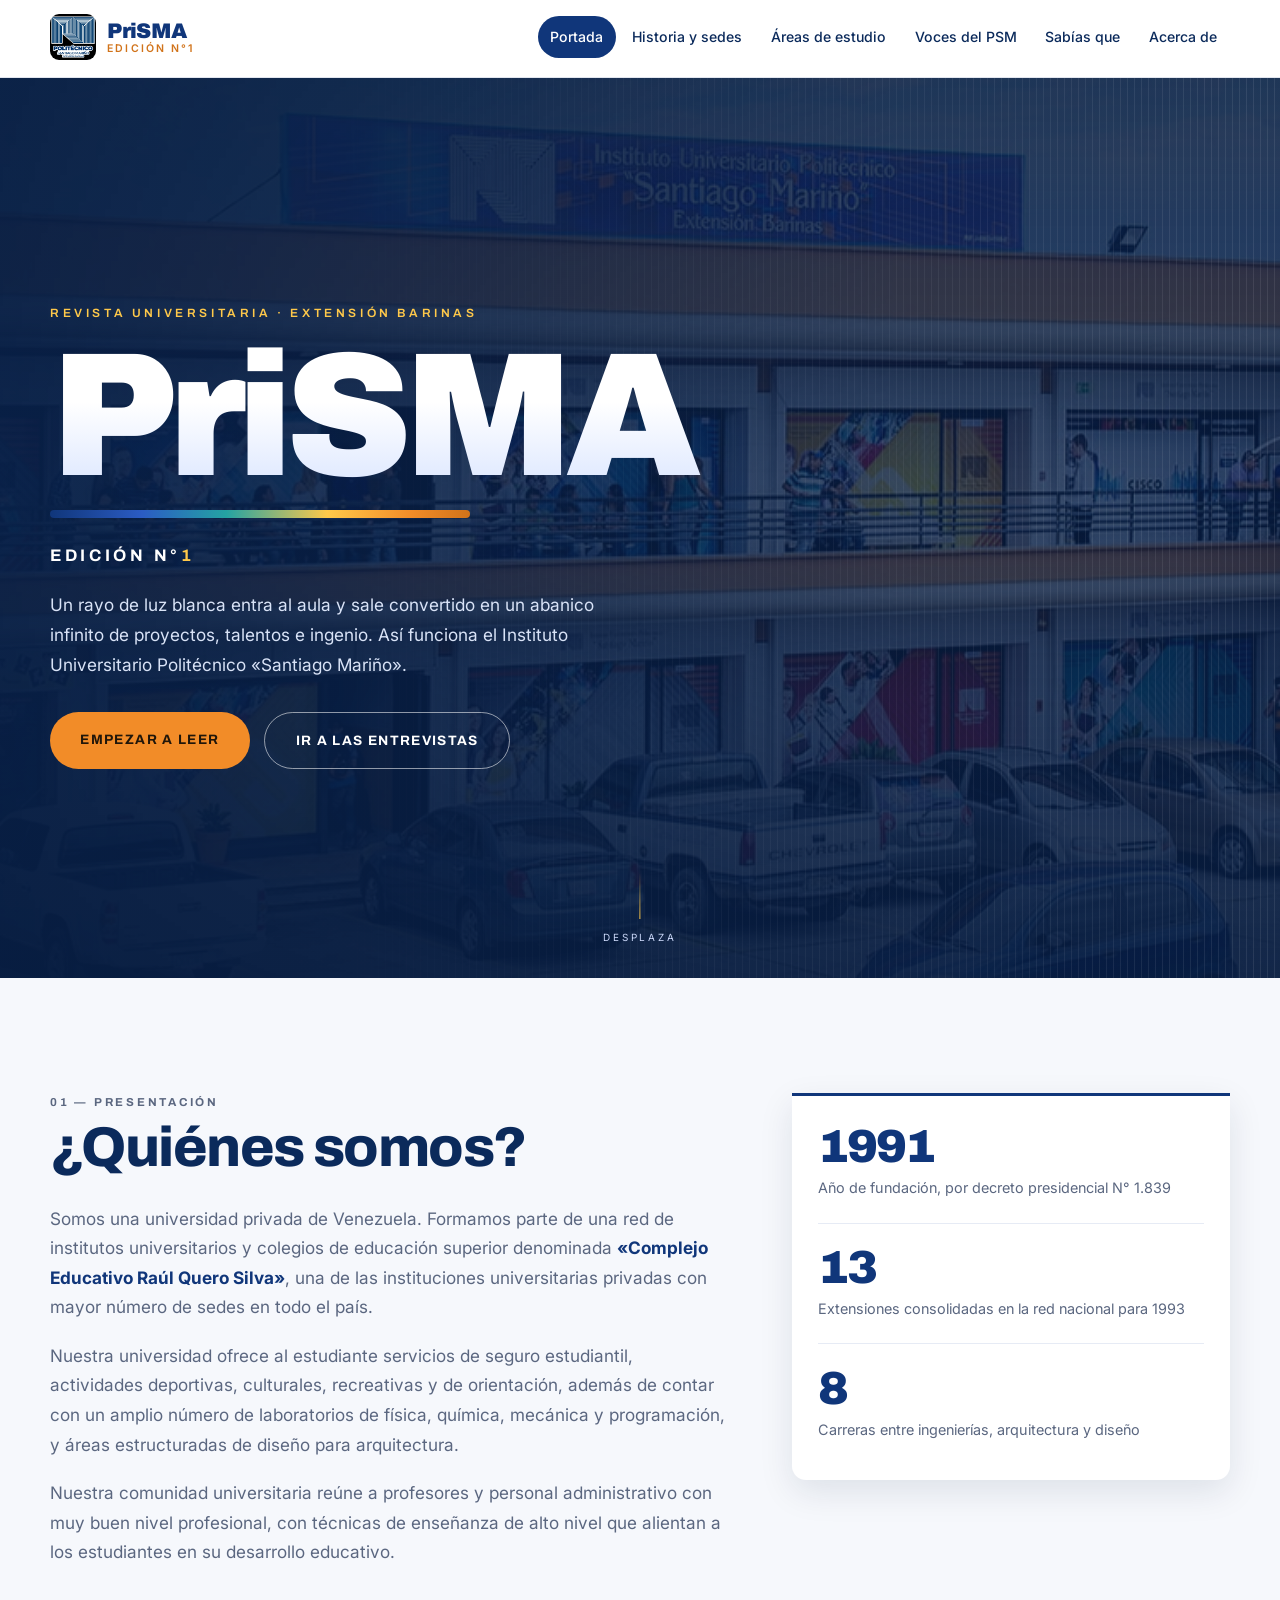
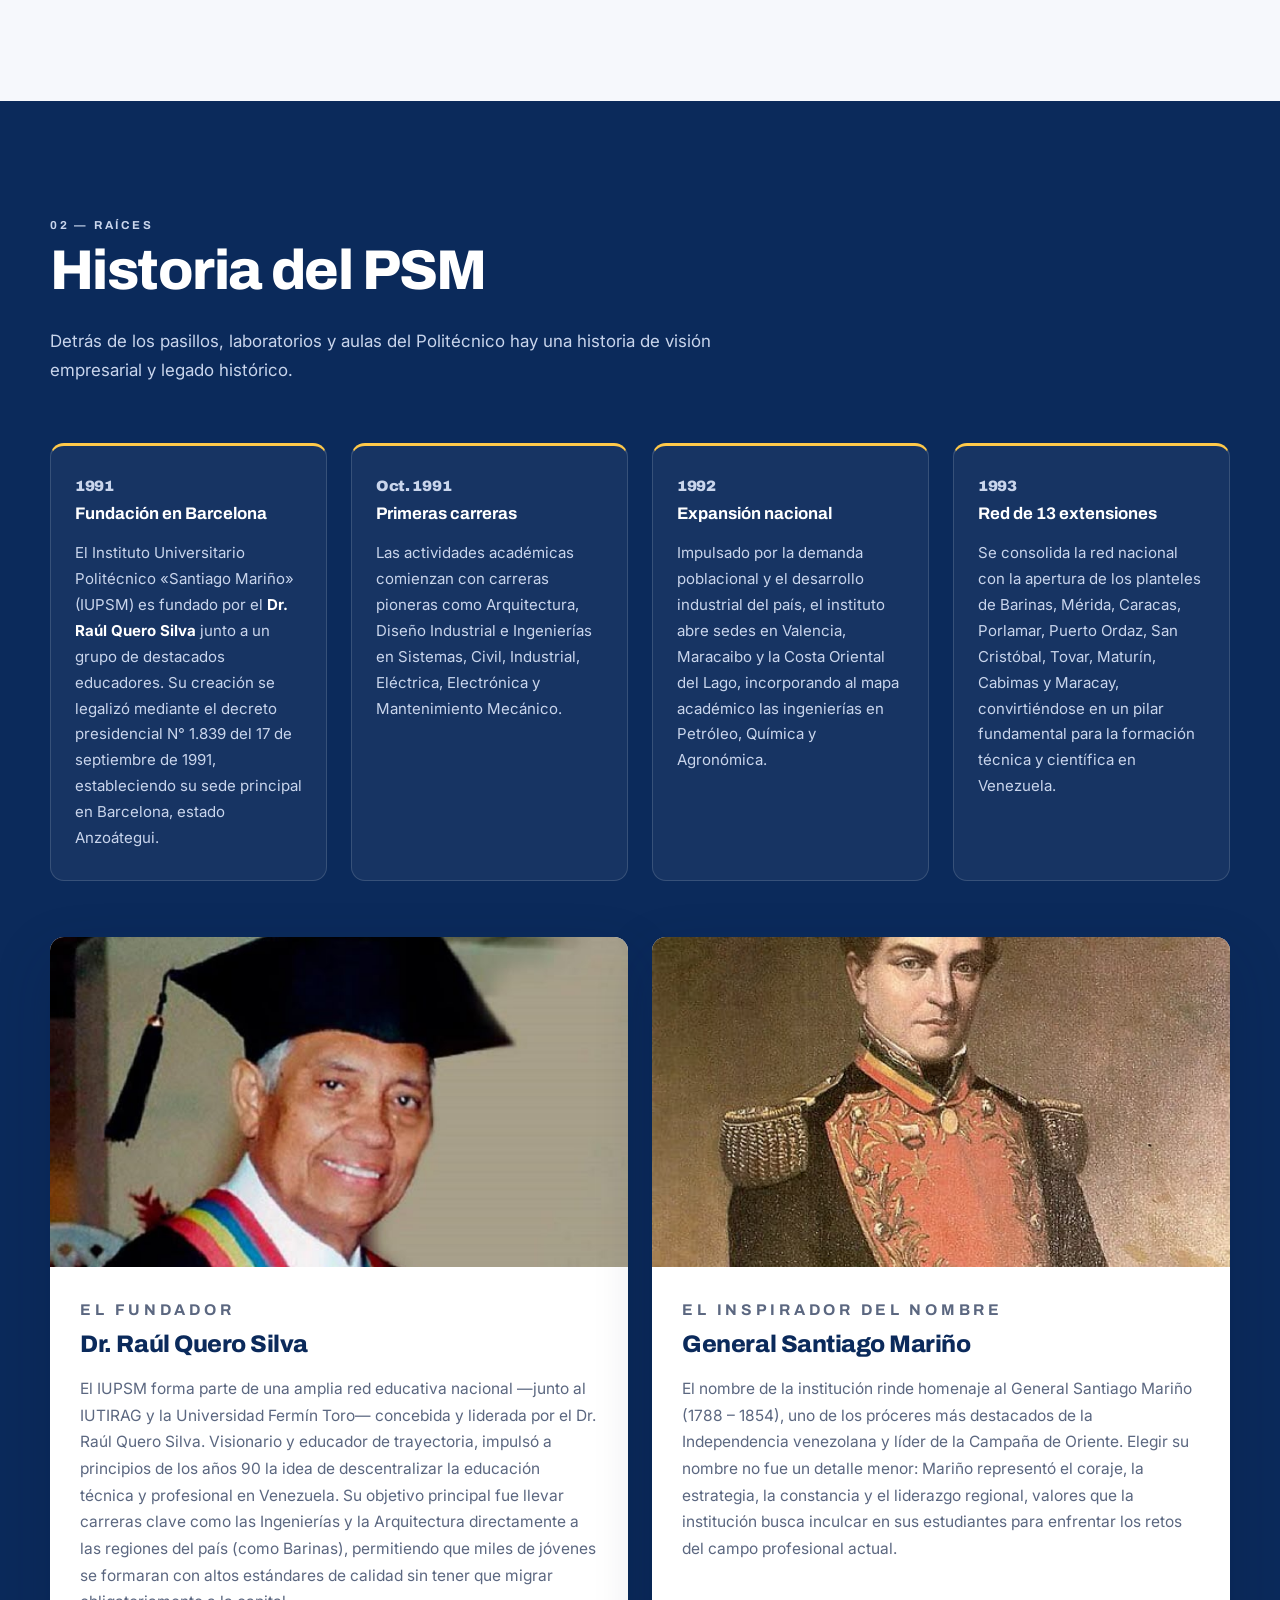
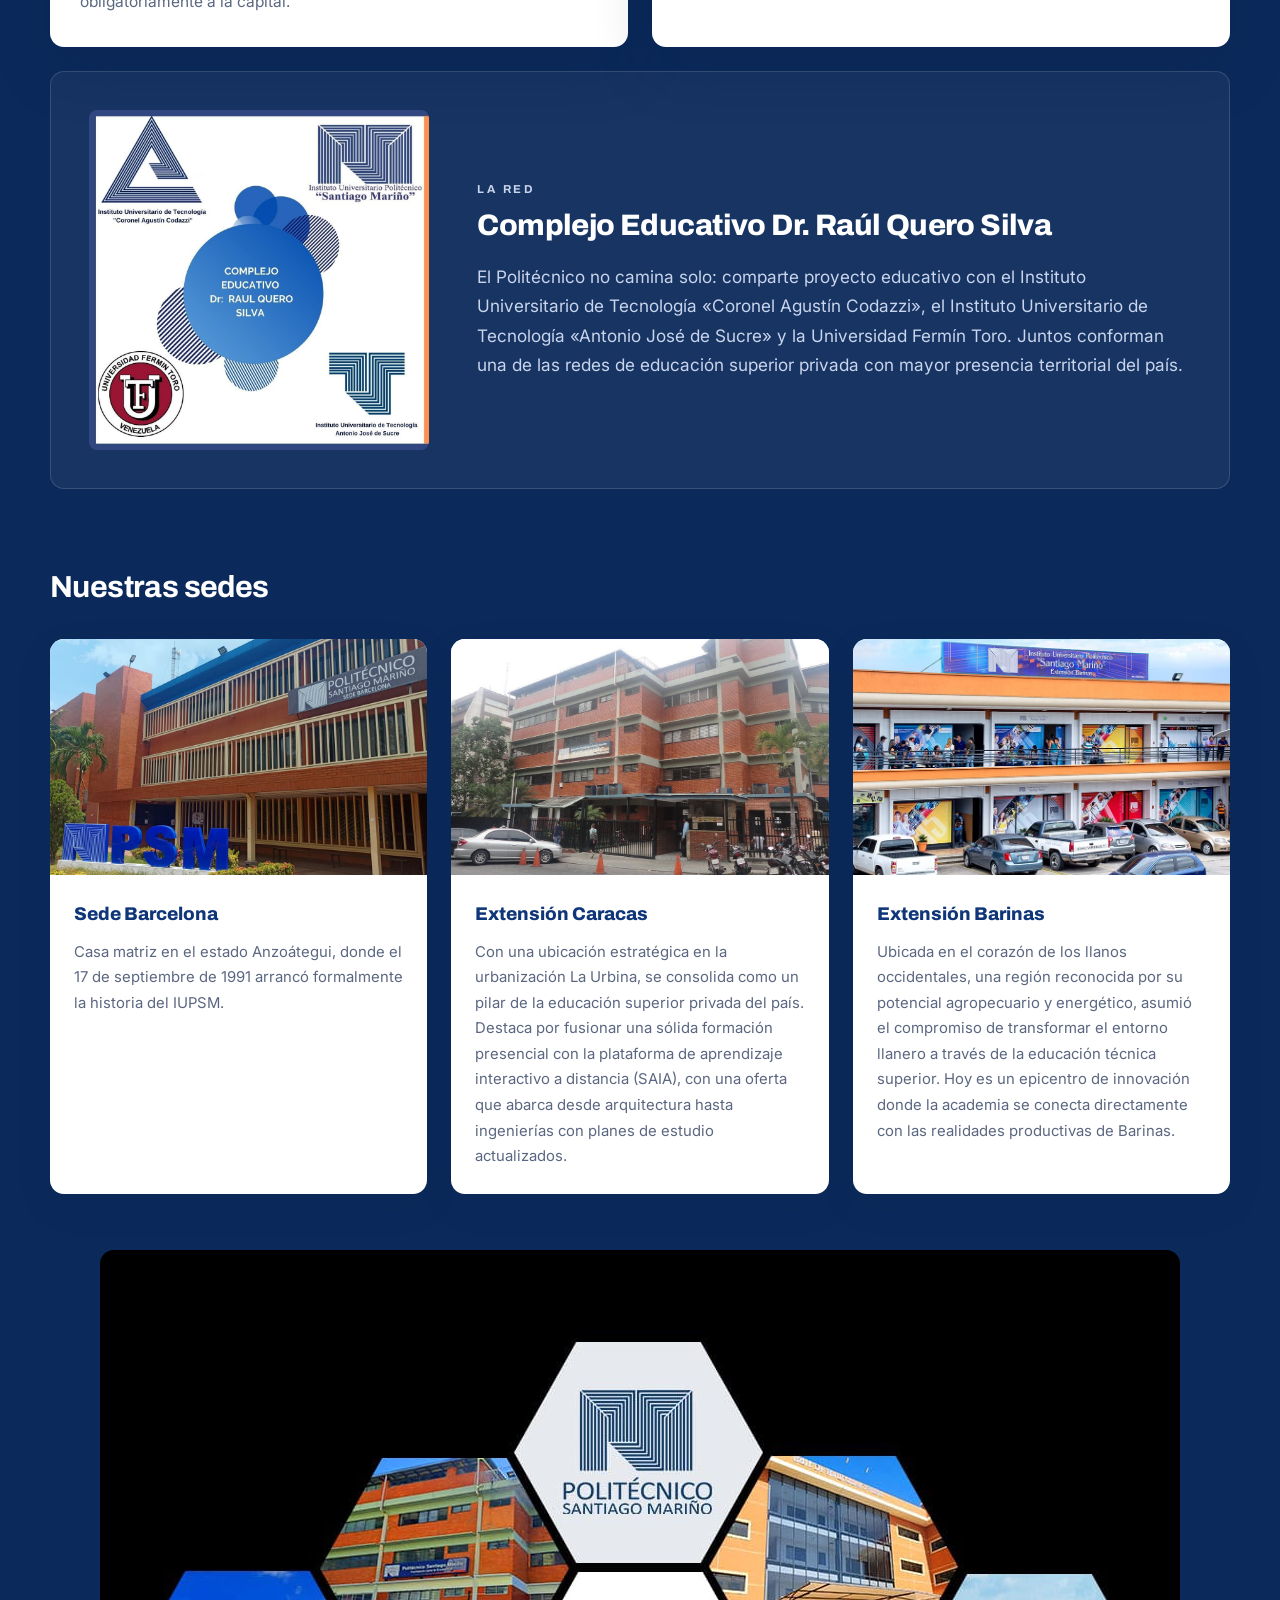
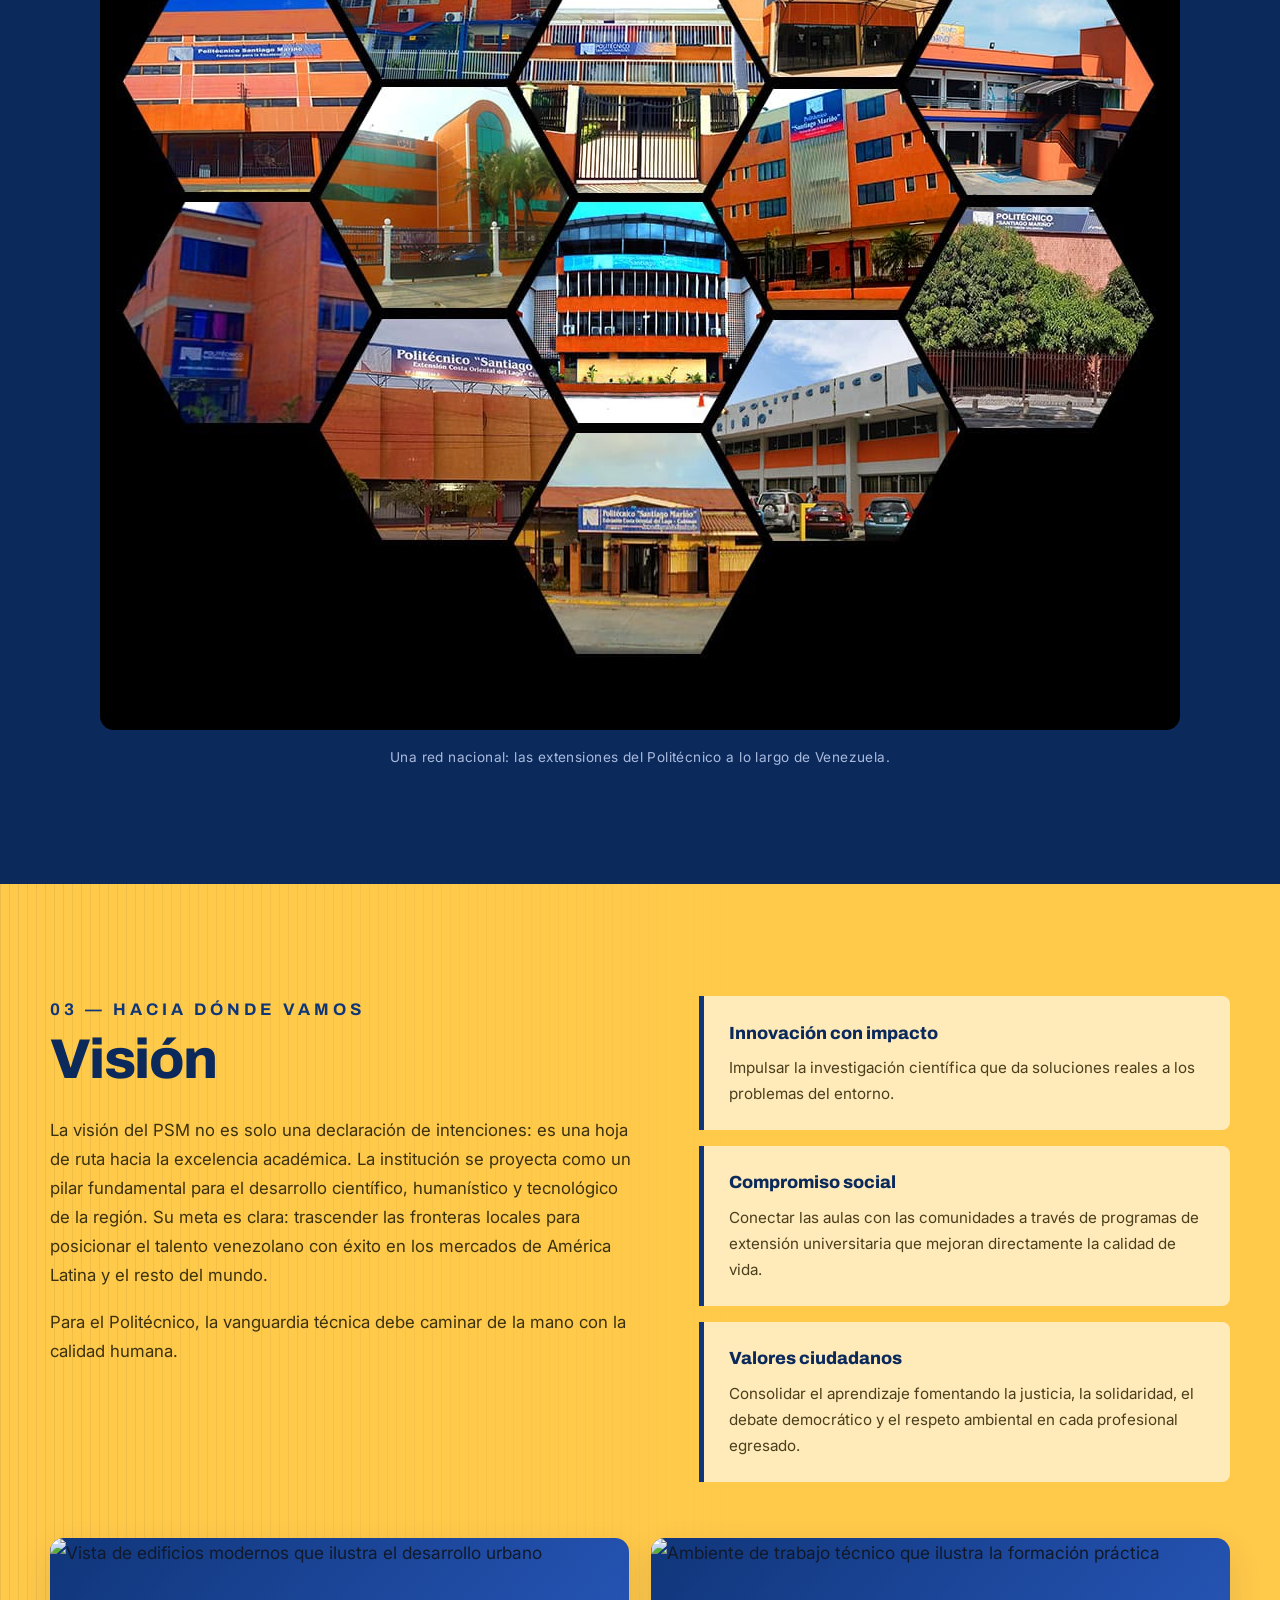
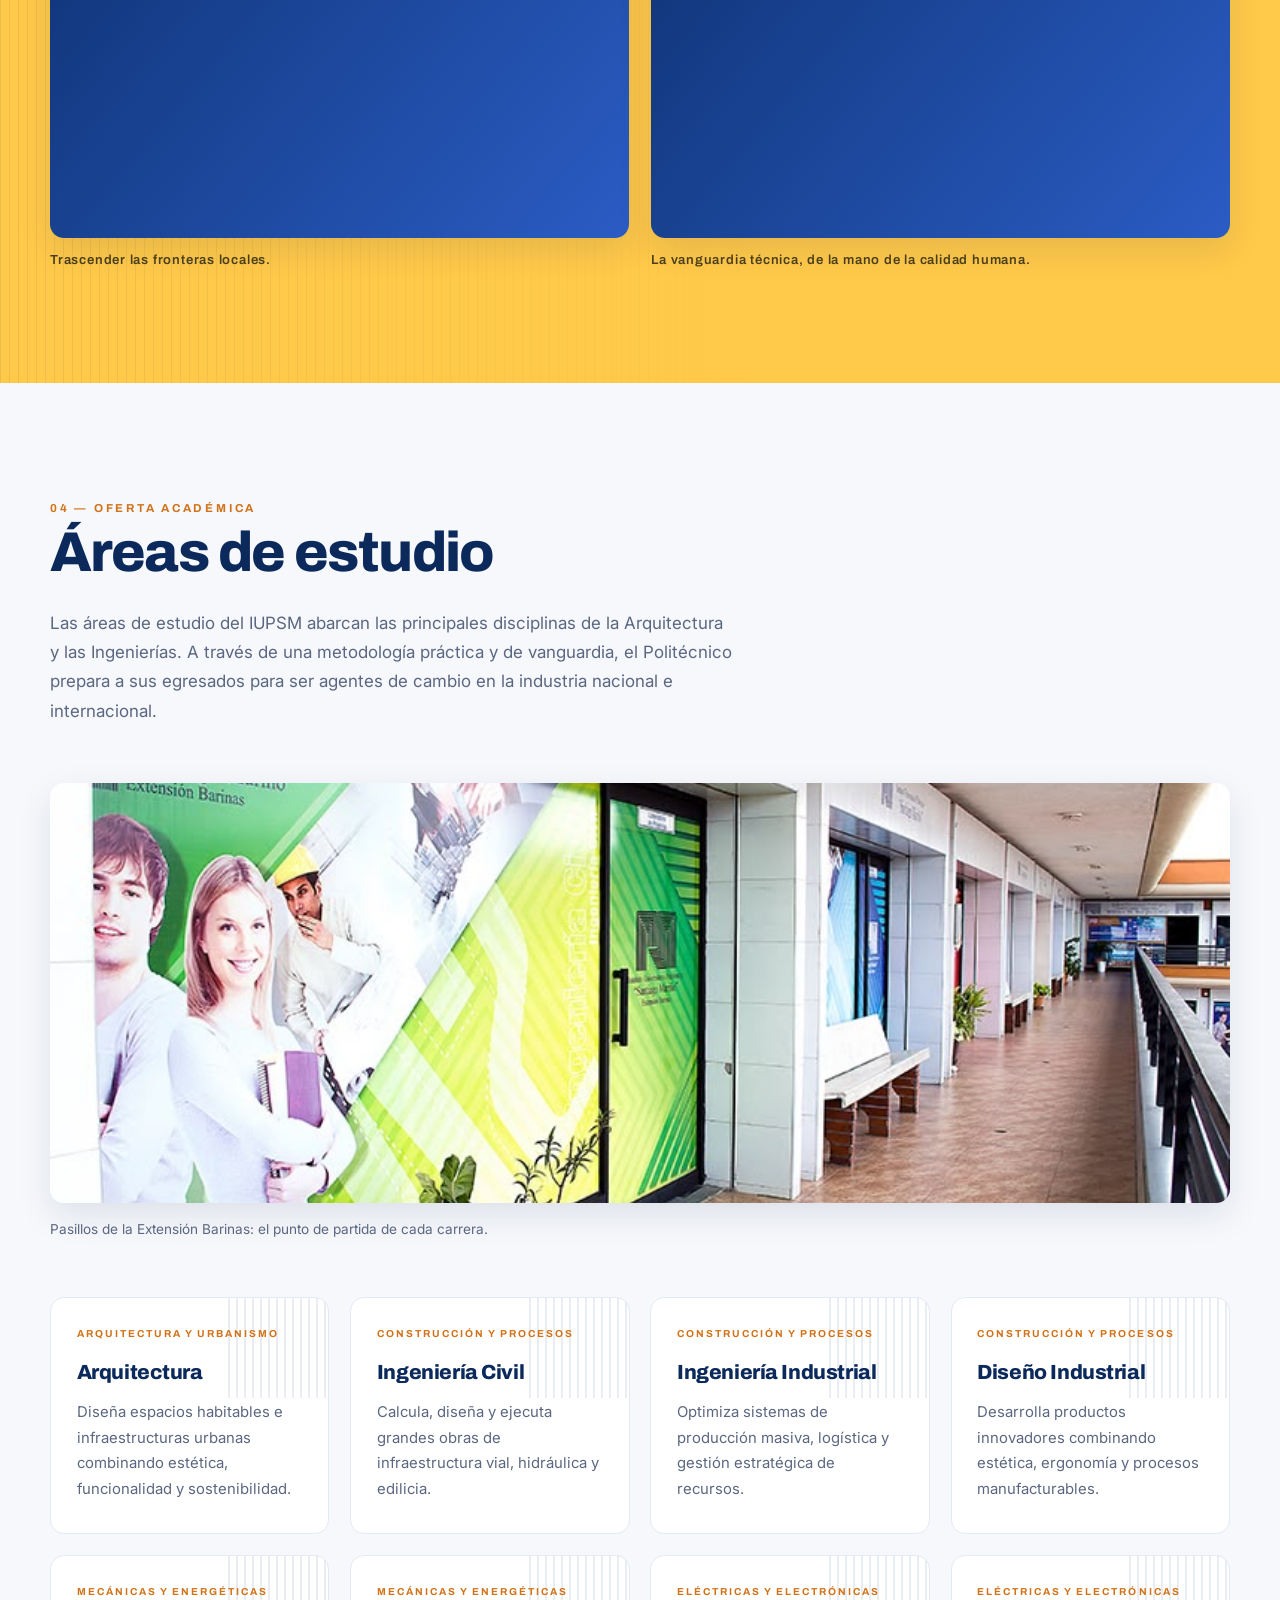
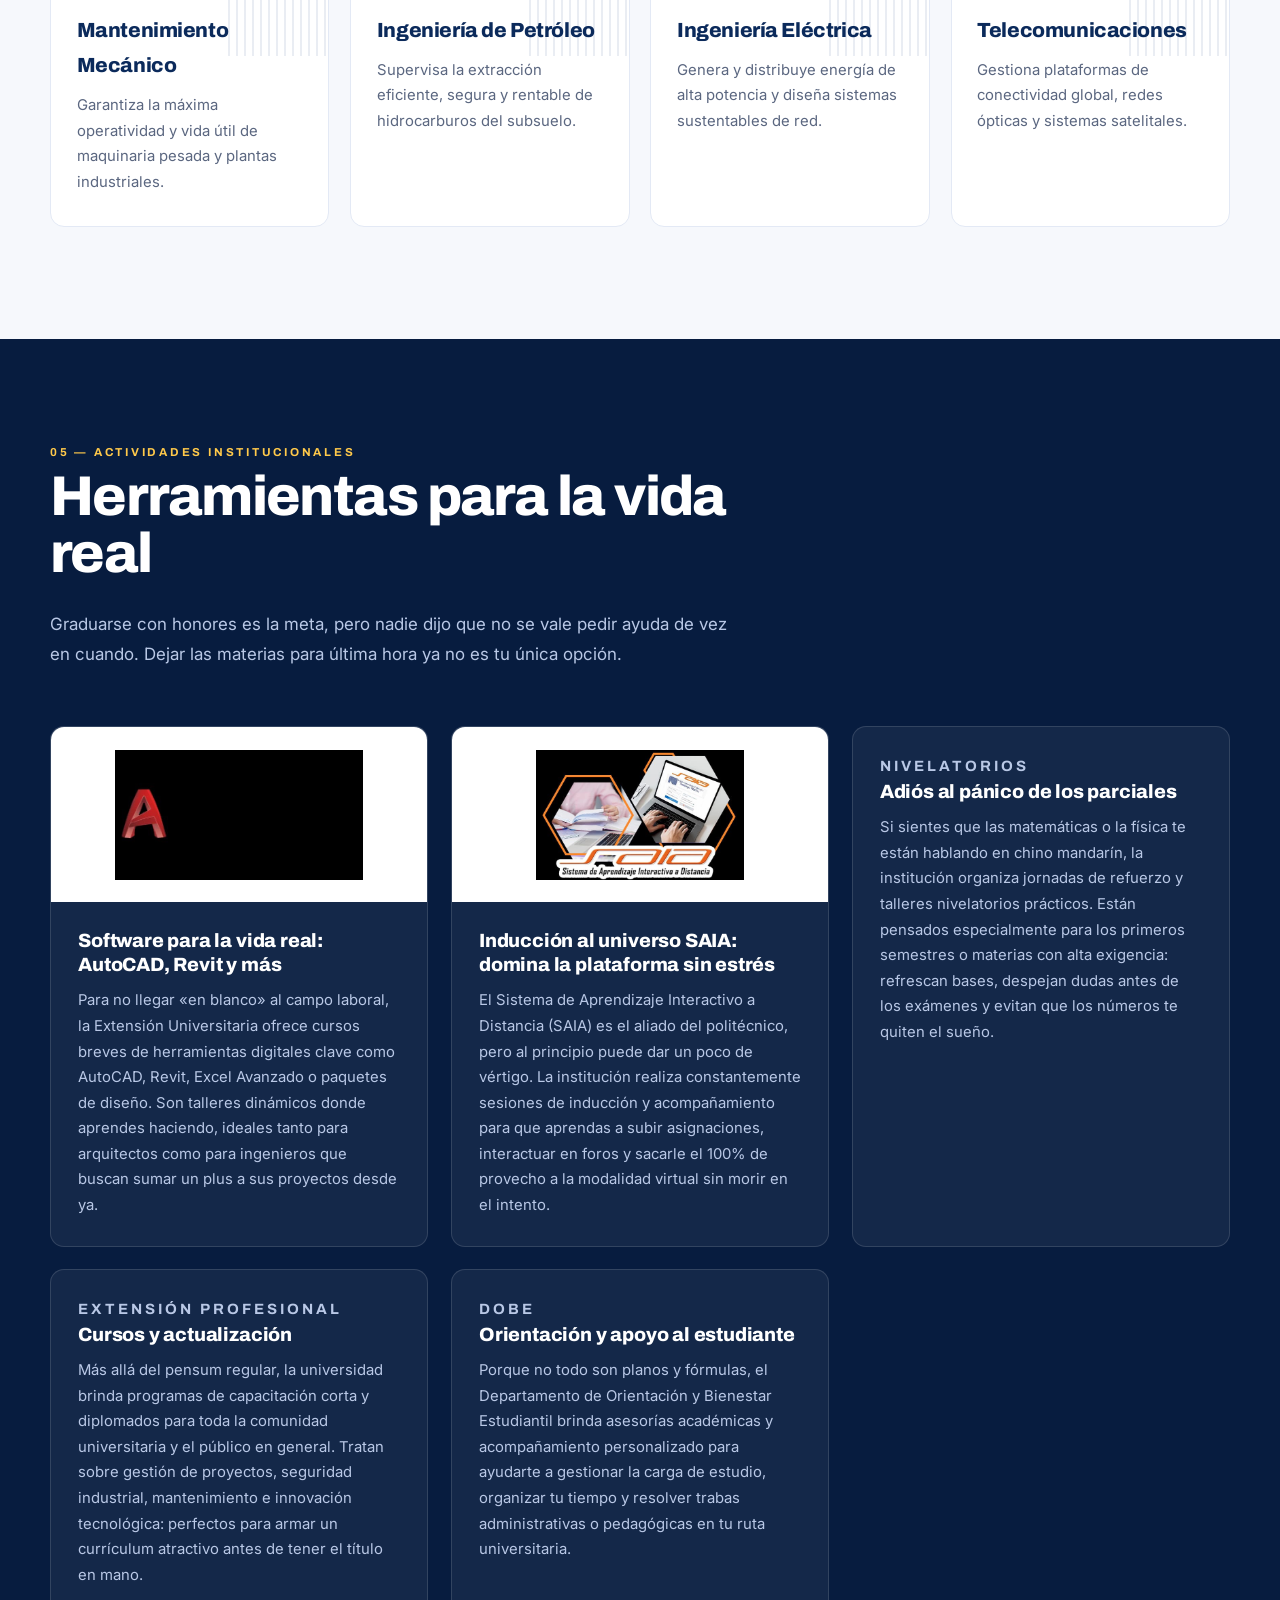
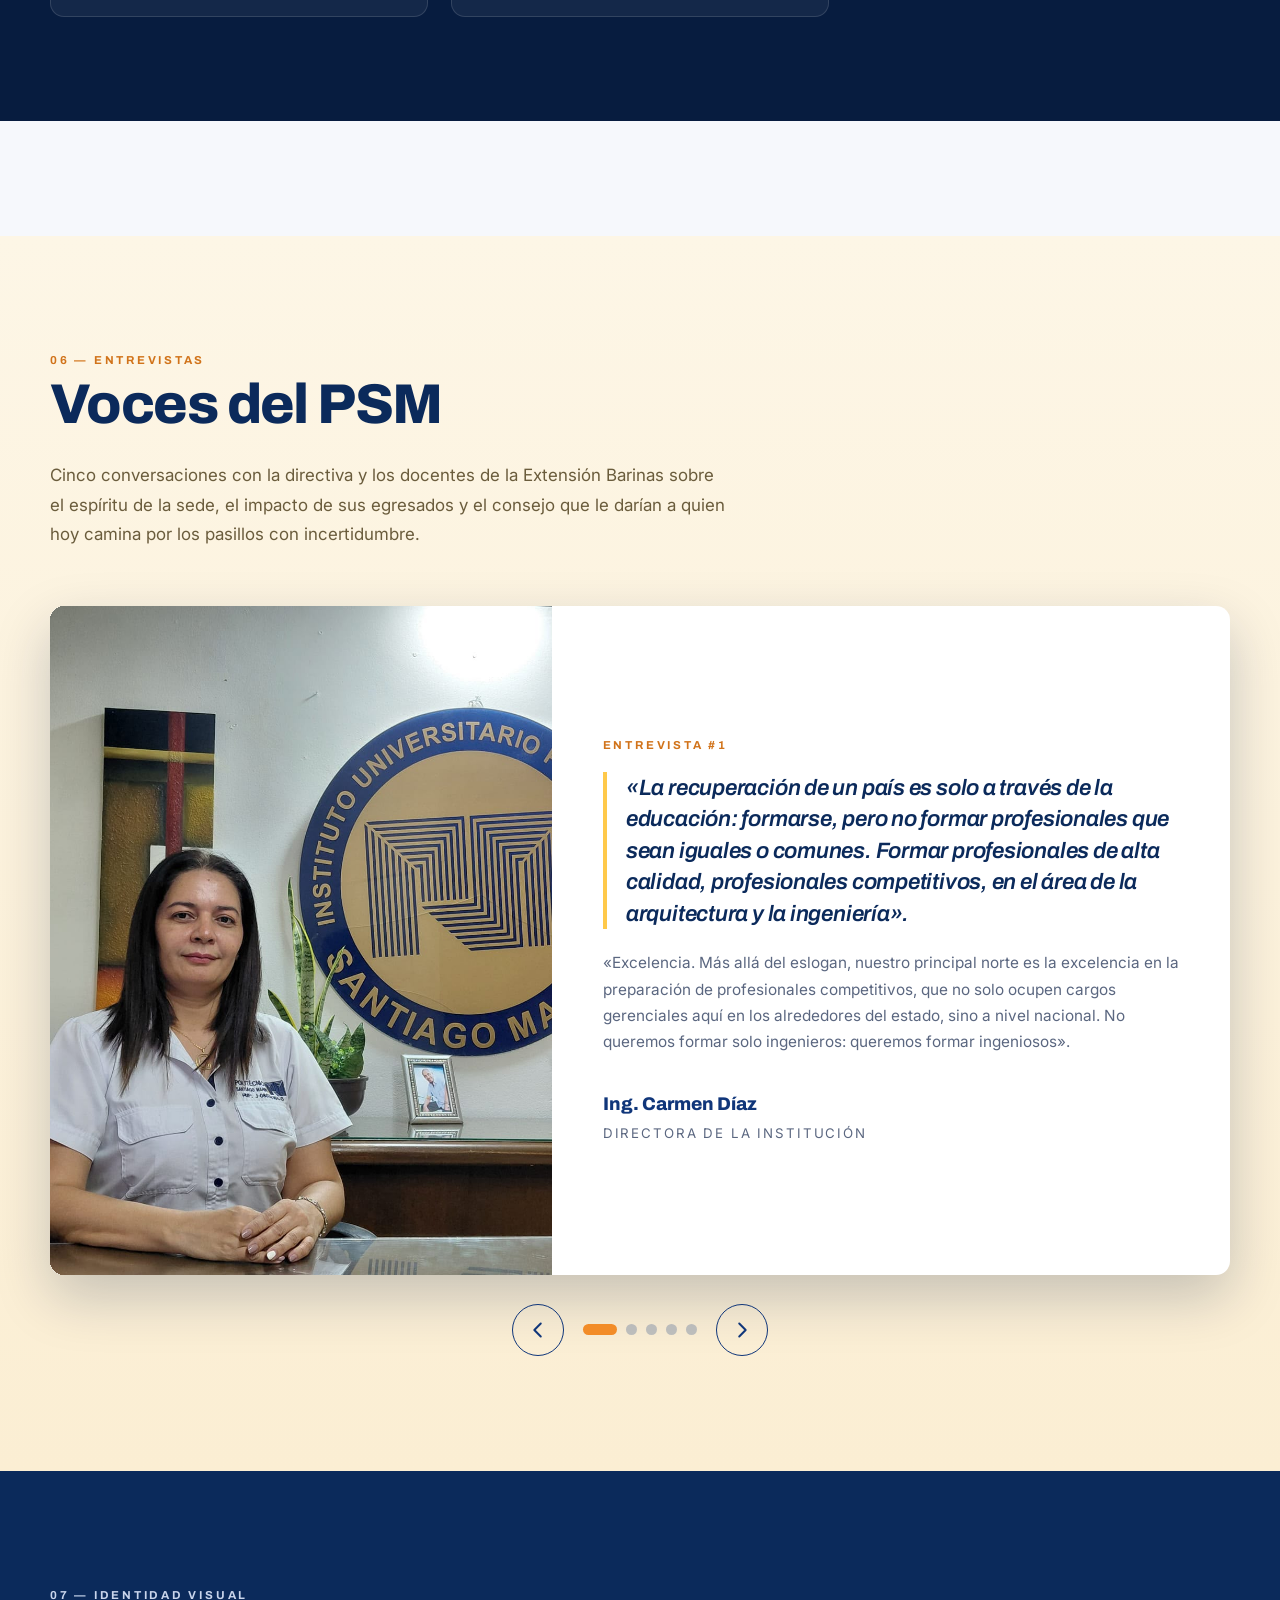
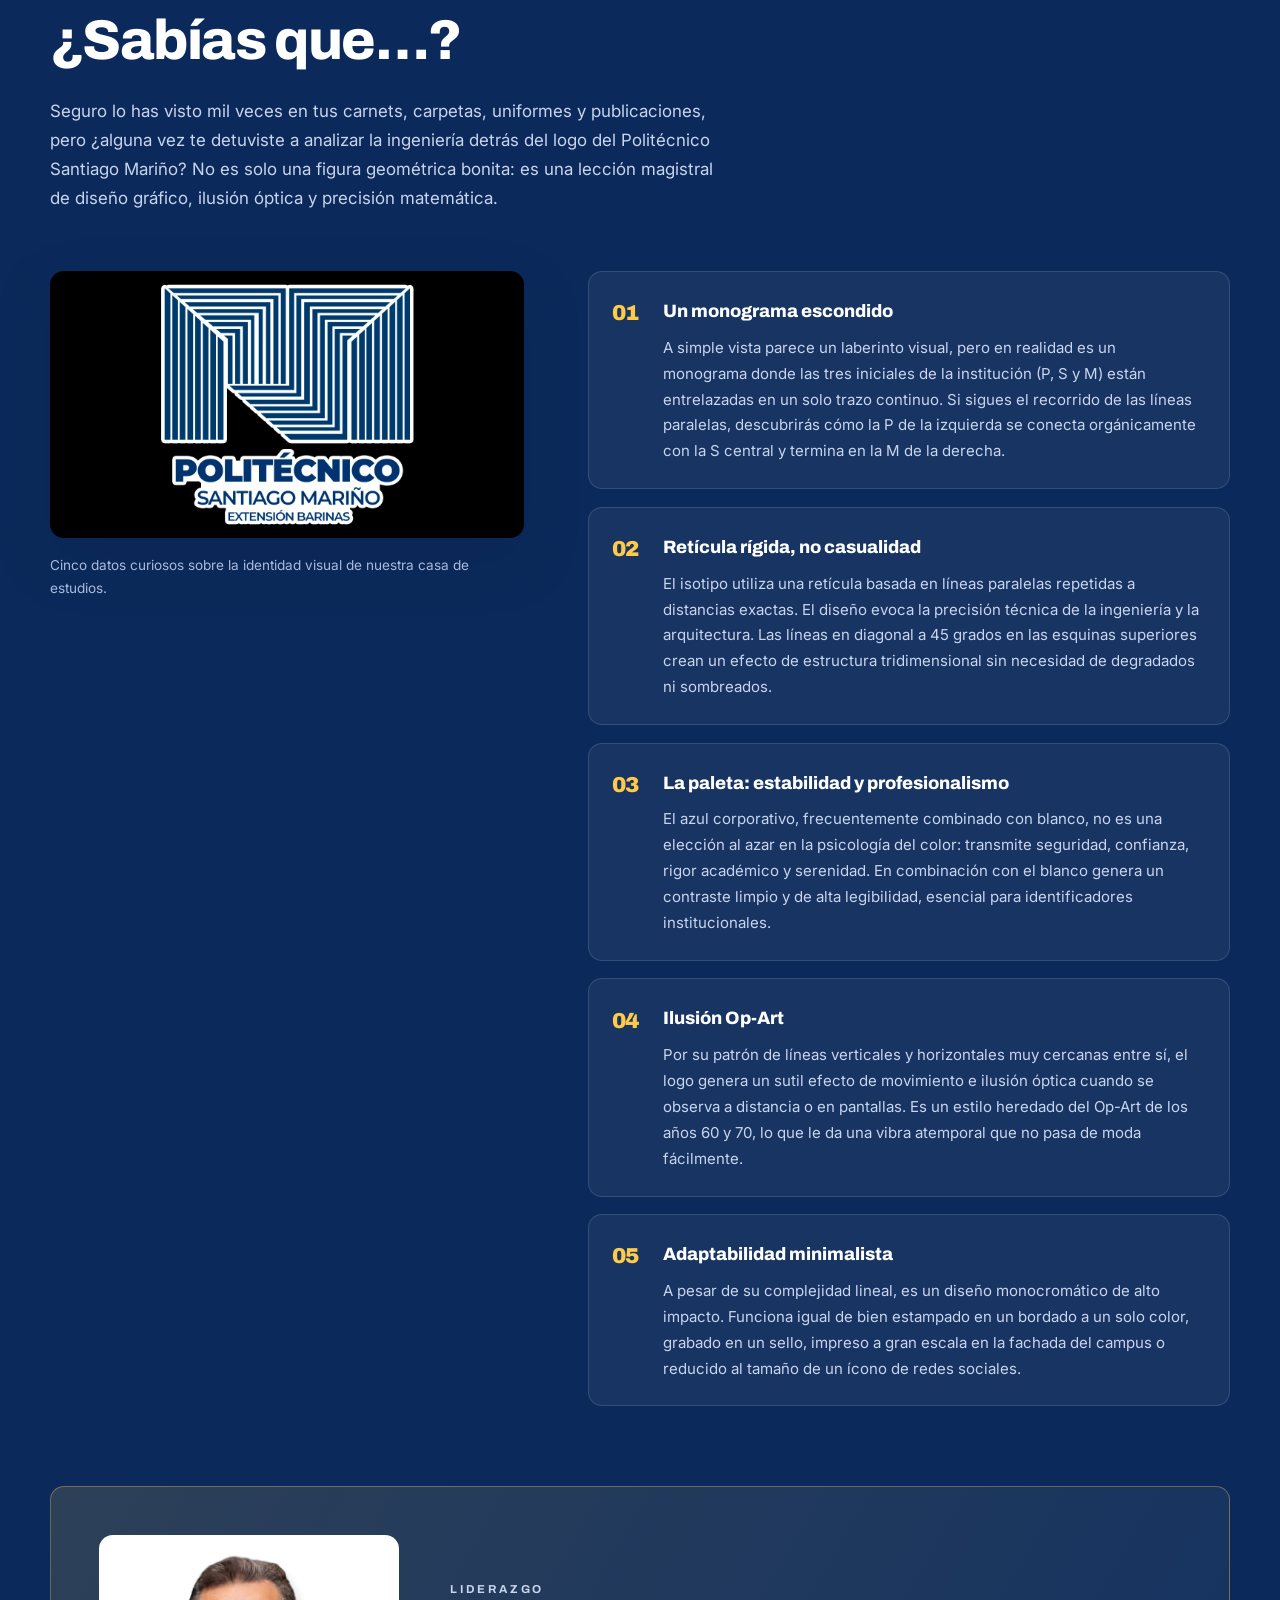
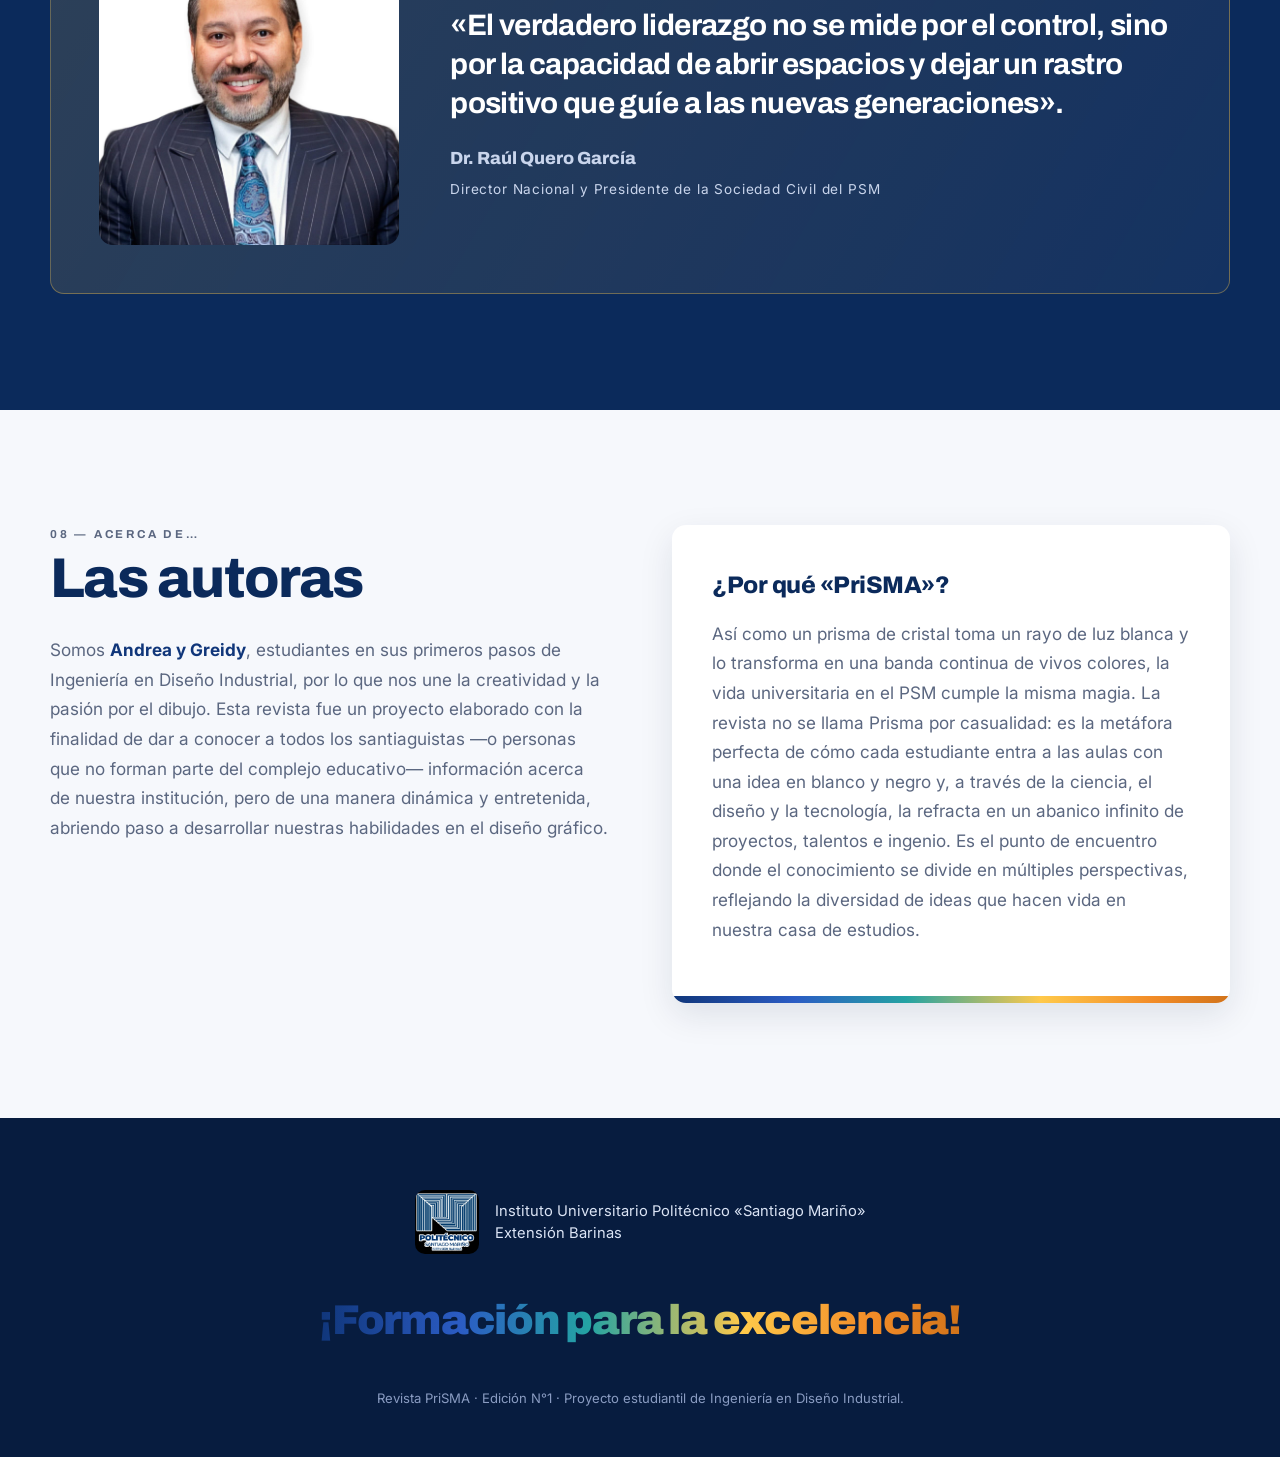
==== index.html @ ac9df1c1 "Add files via upload" ====
<!DOCTYPE html>
<html lang="es">
<head>
<meta charset="UTF-8">
<meta name="viewport" content="width=device-width, initial-scale=1.0">
<title>PriSMA · Edición N°1 — Politécnico Santiago Mariño, Extensión Barinas</title>
<meta name="description" content="Revista universitaria PriSMA, Edición N°1. Instituto Universitario Politécnico «Santiago Mariño», Extensión Barinas. Historia, sedes, áreas de estudio, entrevistas y la identidad visual del PSM.">
<link rel="icon" href="logotipo del politecnico santiago mariño.jpeg">
<link rel="preconnect" href="https://fonts.googleapis.com">
<link rel="preconnect" href="https://fonts.gstatic.com" crossorigin>
<link href="https://fonts.googleapis.com/css2?family=Archivo:wght@500;600;700;800;900&family=Inter:wght@300;400;500;600;700&display=swap" rel="stylesheet">
<link rel="stylesheet" href="style.css">
</head>
<body>

<a class="skip-link" href="#portada">Saltar al contenido</a>

<!-- ============ NAV ============ -->
<header class="nav" id="nav">
  <div class="nav__inner">
    <a class="brand" href="#portada" aria-label="PriSMA, inicio">
      <img class="brand__logo" src="logotipo del politecnico santiago mariño.jpeg" alt="Logotipo del Politécnico Santiago Mariño">
      <span class="brand__text">
        <strong>PriSMA</strong>
        <em>Edición N°1</em>
      </span>
    </a>

    <button class="nav__toggle" id="navToggle" aria-expanded="false" aria-controls="navMenu" aria-label="Abrir menú">
      <span></span><span></span><span></span>
    </button>

    <nav class="nav__menu" id="navMenu" aria-label="Navegación principal">
      <a href="#portada">Portada</a>
      <a href="#historia">Historia y sedes</a>
      <a href="#areas">Áreas de estudio</a>
      <a href="#voces">Voces del PSM</a>
      <a href="#sabias">Sabías que</a>
      <a href="#autoras">Acerca de</a>
    </nav>
  </div>
  <div class="nav__progress" id="navProgress"></div>
</header>

<main>

<!-- ============ PORTADA ============ -->
<section class="hero" id="portada">
  <div class="hero__bg" style="background-image:url('exterior del santiago mariño extension barinas.jpeg')"></div>
  <div class="hero__overlay"></div>
  <div class="hero__grid" aria-hidden="true"></div>

  <div class="hero__content">
    <p class="hero__eyebrow">Revista universitaria · Extensión Barinas</p>
    <h1 class="hero__title">
      <span class="hero__title-main">PriSMA</span>
      <span class="hero__spectrum" aria-hidden="true"></span>
    </h1>
    <p class="hero__edition">Edición N°<span>1</span></p>
    <p class="hero__lead">
      Un rayo de luz blanca entra al aula y sale convertido en un abanico infinito de proyectos,
      talentos e ingenio. Así funciona el Instituto Universitario Politécnico «Santiago Mariño».
    </p>
    <div class="hero__actions">
      <a class="btn btn--solid" href="#historia">Empezar a leer</a>
      <a class="btn btn--ghost" href="#voces">Ir a las entrevistas</a>
    </div>
  </div>

  <a class="hero__scroll" href="#quienes" aria-label="Bajar a la siguiente sección">
    <span class="hero__scroll-line"></span>
    <span class="hero__scroll-text">Desplaza</span>
  </a>
</section>

<!-- ============ QUIÉNES SOMOS ============ -->
<section class="section section--light" id="quienes">
  <div class="wrap">
    <div class="split">
      <div class="split__text reveal">
        <p class="eyebrow">01 — Presentación</p>
        <h2 class="h2">¿Quiénes somos?</h2>
        <p>
          Somos una universidad privada de Venezuela. Formamos parte de una red de institutos
          universitarios y colegios de educación superior denominada <strong>«Complejo Educativo Raúl Quero
          Silva»</strong>, una de las instituciones universitarias privadas con mayor número de sedes en todo el país.
        </p>
        <p>
          Nuestra universidad ofrece al estudiante servicios de seguro estudiantil, actividades deportivas,
          culturales, recreativas y de orientación, además de contar con un amplio número de laboratorios de
          física, química, mecánica y programación, y áreas estructuradas de diseño para arquitectura.
        </p>
        <p>
          Nuestra comunidad universitaria reúne a profesores y personal administrativo con muy buen nivel
          profesional, con técnicas de enseñanza de alto nivel que alientan a los estudiantes en su desarrollo
          educativo.
        </p>
      </div>

      <div class="split__aside reveal reveal--delay">
        <ul class="facts">
          <li><span class="facts__num">1991</span><span class="facts__label">Año de fundación, por decreto presidencial N° 1.839</span></li>
          <li><span class="facts__num">13</span><span class="facts__label">Extensiones consolidadas en la red nacional para 1993</span></li>
          <li><span class="facts__num">8</span><span class="facts__label">Carreras entre ingenierías, arquitectura y diseño</span></li>
        </ul>
      </div>
    </div>
  </div>
</section>

<!-- ============ HISTORIA Y SEDES ============ -->
<section class="section section--deep" id="historia">
  <div class="wrap">
    <header class="section__head reveal">
      <p class="eyebrow eyebrow--light">02 — Raíces</p>
      <h2 class="h2 h2--light">Historia del PSM</h2>
      <p class="section__intro">
        Detrás de los pasillos, laboratorios y aulas del Politécnico hay una historia de visión empresarial
        y legado histórico.
      </p>
    </header>

    <div class="timeline">
      <article class="timeline__item reveal">
        <p class="timeline__year">1991</p>
        <h3>Fundación en Barcelona</h3>
        <p>
          El Instituto Universitario Politécnico «Santiago Mariño» (IUPSM) es fundado por el
          <strong>Dr. Raúl Quero Silva</strong> junto a un grupo de destacados educadores. Su creación se legalizó
          mediante el decreto presidencial N° 1.839 del 17 de septiembre de 1991, estableciendo su sede principal
          en Barcelona, estado Anzoátegui.
        </p>
      </article>

      <article class="timeline__item reveal">
        <p class="timeline__year">Oct. 1991</p>
        <h3>Primeras carreras</h3>
        <p>
          Las actividades académicas comienzan con carreras pioneras como Arquitectura, Diseño Industrial e
          Ingenierías en Sistemas, Civil, Industrial, Eléctrica, Electrónica y Mantenimiento Mecánico.
        </p>
      </article>

      <article class="timeline__item reveal">
        <p class="timeline__year">1992</p>
        <h3>Expansión nacional</h3>
        <p>
          Impulsado por la demanda poblacional y el desarrollo industrial del país, el instituto abre sedes en
          Valencia, Maracaibo y la Costa Oriental del Lago, incorporando al mapa académico las ingenierías en
          Petróleo, Química y Agronómica.
        </p>
      </article>

      <article class="timeline__item reveal">
        <p class="timeline__year">1993</p>
        <h3>Red de 13 extensiones</h3>
        <p>
          Se consolida la red nacional con la apertura de los planteles de Barinas, Mérida, Caracas, Porlamar,
          Puerto Ordaz, San Cristóbal, Tovar, Maturín, Cabimas y Maracay, convirtiéndose en un pilar fundamental
          para la formación técnica y científica en Venezuela.
        </p>
      </article>
    </div>

    <!-- Fundador y prócer -->
    <div class="legacy">
      <article class="legacy__card reveal">
        <img src="Dr. Raul quero silva.jpeg" alt="Dr. Raúl Quero Silva, fundador del Instituto Universitario Politécnico Santiago Mariño">
        <div class="legacy__body">
          <p class="eyebrow">El fundador</p>
          <h3>Dr. Raúl Quero Silva</h3>
          <p>
            El IUPSM forma parte de una amplia red educativa nacional —junto al IUTIRAG y la Universidad Fermín
            Toro— concebida y liderada por el Dr. Raúl Quero Silva. Visionario y educador de trayectoria, impulsó
            a principios de los años 90 la idea de descentralizar la educación técnica y profesional en Venezuela.
            Su objetivo principal fue llevar carreras clave como las Ingenierías y la Arquitectura directamente a
            las regiones del país (como Barinas), permitiendo que miles de jóvenes se formaran con altos estándares
            de calidad sin tener que migrar obligatoriamente a la capital.
          </p>
        </div>
      </article>

      <article class="legacy__card reveal reveal--delay">
        <img src="General santiago mariño.jpeg" alt="Retrato del General Santiago Mariño, prócer de la Independencia venezolana">
        <div class="legacy__body">
          <p class="eyebrow">El inspirador del nombre</p>
          <h3>General Santiago Mariño</h3>
          <p>
            El nombre de la institución rinde homenaje al General Santiago Mariño (1788 – 1854), uno de los
            próceres más destacados de la Independencia venezolana y líder de la Campaña de Oriente. Elegir su
            nombre no fue un detalle menor: Mariño representó el coraje, la estrategia, la constancia y el
            liderazgo regional, valores que la institución busca inculcar en sus estudiantes para enfrentar los
            retos del campo profesional actual.
          </p>
        </div>
      </article>
    </div>

    <!-- Complejo educativo -->
    <div class="complex reveal">
      <div class="complex__img">
        <img src="WhatsApp Image 2026-08-12 at 11.28.55 PM (2).jpeg" alt="Logos de las instituciones que integran el Complejo Educativo Dr. Raúl Quero Silva">
      </div>
      <div class="complex__text">
        <p class="eyebrow">La red</p>
        <h3>Complejo Educativo Dr. Raúl Quero Silva</h3>
        <p>
          El Politécnico no camina solo: comparte proyecto educativo con el Instituto Universitario de Tecnología
          «Coronel Agustín Codazzi», el Instituto Universitario de Tecnología «Antonio José de Sucre» y la
          Universidad Fermín Toro. Juntos conforman una de las redes de educación superior privada con mayor
          presencia territorial del país.
        </p>
      </div>
    </div>

    <!-- Sedes -->
    <h3 class="sub-h reveal">Nuestras sedes</h3>
    <div class="sedes">
      <article class="sede reveal">
        <div class="sede__img"><img src="Politecnico santiago mariño extension barcelona.jpeg" alt="Fachada del Politécnico Santiago Mariño, sede Barcelona"></div>
        <div class="sede__body">
          <h4>Sede Barcelona</h4>
          <p>Casa matriz en el estado Anzoátegui, donde el 17 de septiembre de 1991 arrancó formalmente la historia del IUPSM.</p>
        </div>
      </article>

      <article class="sede reveal reveal--delay">
        <div class="sede__img"><img src="Politecnico santiago mariño extension caracas.jpeg" alt="Fachada del Politécnico Santiago Mariño, Extensión Caracas"></div>
        <div class="sede__body">
          <h4>Extensión Caracas</h4>
          <p>
            Con una ubicación estratégica en la urbanización La Urbina, se consolida como un pilar de la educación
            superior privada del país. Destaca por fusionar una sólida formación presencial con la plataforma de
            aprendizaje interactivo a distancia (SAIA), con una oferta que abarca desde arquitectura hasta
            ingenierías con planes de estudio actualizados.
          </p>
        </div>
      </article>

      <article class="sede reveal reveal--delay-2">
        <div class="sede__img"><img src="exterior del santiago mariño extension barinas.jpeg" alt="Fachada del Politécnico Santiago Mariño, Extensión Barinas"></div>
        <div class="sede__body">
          <h4>Extensión Barinas</h4>
          <p>
            Ubicada en el corazón de los llanos occidentales, una región reconocida por su potencial agropecuario y
            energético, asumió el compromiso de transformar el entorno llanero a través de la educación técnica
            superior. Hoy es un epicentro de innovación donde la academia se conecta directamente con las realidades
            productivas de Barinas.
          </p>
        </div>
      </article>
    </div>

    <figure class="gallery reveal">
      <img src="galeria de imagenes del PSM ultima pagina.jpeg" alt="Mosaico con las fachadas de las distintas extensiones del Politécnico Santiago Mariño en el país">
      <figcaption>Una red nacional: las extensiones del Politécnico a lo largo de Venezuela.</figcaption>
    </figure>
  </div>
</section>

<!-- ============ VISIÓN ============ -->
<section class="vision" id="vision">
  <div class="wrap vision__wrap">
    <div class="vision__text reveal">
      <p class="eyebrow">03 — Hacia dónde vamos</p>
      <h2 class="h2">Visión</h2>
      <p>
        La visión del PSM no es solo una declaración de intenciones: es una hoja de ruta hacia la excelencia
        académica. La institución se proyecta como un pilar fundamental para el desarrollo científico, humanístico
        y tecnológico de la región. Su meta es clara: trascender las fronteras locales para posicionar el talento
        venezolano con éxito en los mercados de América Latina y el resto del mundo.
      </p>
      <p>
        Para el Politécnico, la vanguardia técnica debe caminar de la mano con la calidad humana.
      </p>
    </div>

    <ul class="pillars">
      <li class="pillar reveal">
        <h3>Innovación con impacto</h3>
        <p>Impulsar la investigación científica que da soluciones reales a los problemas del entorno.</p>
      </li>
      <li class="pillar reveal reveal--delay">
        <h3>Compromiso social</h3>
        <p>Conectar las aulas con las comunidades a través de programas de extensión universitaria que mejoran directamente la calidad de vida.</p>
      </li>
      <li class="pillar reveal reveal--delay-2">
        <h3>Valores ciudadanos</h3>
        <p>Consolidar el aprendizaje fomentando la justicia, la solidaridad, el debate democrático y el respeto ambiental en cada profesional egresado.</p>
      </li>
    </ul>
  </div>

  <!-- Imágenes de apoyo (biblioteca pública · reemplazables por fotos propias) -->
  <div class="wrap vision__media reveal">
    <figure>
      <img src="https://picsum.photos/seed/psm-skyline/900/620" alt="Vista de edificios modernos que ilustra el desarrollo urbano" loading="lazy">
      <figcaption>Trascender las fronteras locales.</figcaption>
    </figure>
    <figure>
      <img src="https://picsum.photos/seed/psm-taller/900/620" alt="Ambiente de trabajo técnico que ilustra la formación práctica" loading="lazy">
      <figcaption>La vanguardia técnica, de la mano de la calidad humana.</figcaption>
    </figure>
  </div>
</section>

<!-- ============ ÁREAS DE ESTUDIO ============ -->
<section class="section section--light" id="areas">
  <div class="wrap">
    <header class="section__head reveal">
      <p class="eyebrow">04 — Oferta académica</p>
      <h2 class="h2">Áreas de estudio</h2>
      <p class="section__intro section__intro--dark">
        Las áreas de estudio del IUPSM abarcan las principales disciplinas de la Arquitectura y las Ingenierías.
        A través de una metodología práctica y de vanguardia, el Politécnico prepara a sus egresados para ser
        agentes de cambio en la industria nacional e internacional.
      </p>
    </header>

    <figure class="band reveal">
      <img src="pasillo del PSM extension barinas.jpeg" alt="Pasillo interior del Politécnico Santiago Mariño, Extensión Barinas">
      <figcaption>Pasillos de la Extensión Barinas: el punto de partida de cada carrera.</figcaption>
    </figure>

    <div class="cards" id="cards">
      <article class="card reveal" data-family="Arquitectura y Urbanismo">
        <p class="card__family">Arquitectura y Urbanismo</p>
        <h3 class="card__title">Arquitectura</h3>
        <p class="card__text">Diseña espacios habitables e infraestructuras urbanas combinando estética, funcionalidad y sostenibilidad.</p>
        <span class="card__stripes" aria-hidden="true"></span>
      </article>

      <article class="card reveal" data-family="Construcción y Procesos">
        <p class="card__family">Construcción y Procesos</p>
        <h3 class="card__title">Ingeniería Civil</h3>
        <p class="card__text">Calcula, diseña y ejecuta grandes obras de infraestructura vial, hidráulica y edilicia.</p>
        <span class="card__stripes" aria-hidden="true"></span>
      </article>

      <article class="card reveal" data-family="Construcción y Procesos">
        <p class="card__family">Construcción y Procesos</p>
        <h3 class="card__title">Ingeniería Industrial</h3>
        <p class="card__text">Optimiza sistemas de producción masiva, logística y gestión estratégica de recursos.</p>
        <span class="card__stripes" aria-hidden="true"></span>
      </article>

      <article class="card reveal" data-family="Construcción y Procesos">
        <p class="card__family">Construcción y Procesos</p>
        <h3 class="card__title">Diseño Industrial</h3>
        <p class="card__text">Desarrolla productos innovadores combinando estética, ergonomía y procesos manufacturables.</p>
        <span class="card__stripes" aria-hidden="true"></span>
      </article>

      <article class="card reveal" data-family="Mecánicas y Energéticas">
        <p class="card__family">Mecánicas y Energéticas</p>
        <h3 class="card__title">Mantenimiento Mecánico</h3>
        <p class="card__text">Garantiza la máxima operatividad y vida útil de maquinaria pesada y plantas industriales.</p>
        <span class="card__stripes" aria-hidden="true"></span>
      </article>

      <article class="card reveal" data-family="Mecánicas y Energéticas">
        <p class="card__family">Mecánicas y Energéticas</p>
        <h3 class="card__title">Ingeniería de Petróleo</h3>
        <p class="card__text">Supervisa la extracción eficiente, segura y rentable de hidrocarburos del subsuelo.</p>
        <span class="card__stripes" aria-hidden="true"></span>
      </article>

      <article class="card reveal" data-family="Eléctricas y Electrónicas">
        <p class="card__family">Eléctricas y Electrónicas</p>
        <h3 class="card__title">Ingeniería Eléctrica</h3>
        <p class="card__text">Genera y distribuye energía de alta potencia y diseña sistemas sustentables de red.</p>
        <span class="card__stripes" aria-hidden="true"></span>
      </article>

      <article class="card reveal" data-family="Eléctricas y Electrónicas">
        <p class="card__family">Eléctricas y Electrónicas</p>
        <h3 class="card__title">Telecomunicaciones</h3>
        <p class="card__text">Gestiona plataformas de conectividad global, redes ópticas y sistemas satelitales.</p>
        <span class="card__stripes" aria-hidden="true"></span>
      </article>
    </div>
  </div>

  <!-- ---- Herramientas digitales ---- -->
  <div class="tools" id="herramientas">
    <div class="wrap">
      <header class="section__head reveal">
        <p class="eyebrow eyebrow--light">05 — Actividades institucionales</p>
        <h2 class="h2 h2--light">Herramientas para la vida real</h2>
        <p class="section__intro">
          Graduarse con honores es la meta, pero nadie dijo que no se vale pedir ayuda de vez en cuando.
          Dejar las materias para última hora ya no es tu única opción.
        </p>
      </header>

      <div class="tools__grid">
        <article class="tool tool--wide reveal">
          <div class="tool__media">
            <img src="logo autocad.jpeg" alt="Logotipo de AutoCAD">
          </div>
          <div class="tool__body">
            <h3>Software para la vida real: AutoCAD, Revit y más</h3>
            <p>
              Para no llegar «en blanco» al campo laboral, la Extensión Universitaria ofrece cursos breves de
              herramientas digitales clave como AutoCAD, Revit, Excel Avanzado o paquetes de diseño. Son talleres
              dinámicos donde aprendes haciendo, ideales tanto para arquitectos como para ingenieros que buscan
              sumar un plus a sus proyectos desde ya.
            </p>
          </div>
        </article>

        <article class="tool tool--wide reveal reveal--delay">
          <div class="tool__media">
            <img src="Imagen representativa de SAIA educacion digital del instituto.jpeg" alt="SAIA, Sistema de Aprendizaje Interactivo a Distancia del instituto">
          </div>
          <div class="tool__body">
            <h3>Inducción al universo SAIA: domina la plataforma sin estrés</h3>
            <p>
              El Sistema de Aprendizaje Interactivo a Distancia (SAIA) es el aliado del politécnico, pero al
              principio puede dar un poco de vértigo. La institución realiza constantemente sesiones de inducción y
              acompañamiento para que aprendas a subir asignaciones, interactuar en foros y sacarle el 100% de
              provecho a la modalidad virtual sin morir en el intento.
            </p>
          </div>
        </article>

        <article class="tool reveal">
          <div class="tool__body">
            <p class="tool__tag">Nivelatorios</p>
            <h3>Adiós al pánico de los parciales</h3>
            <p>
              Si sientes que las matemáticas o la física te están hablando en chino mandarín, la institución organiza
              jornadas de refuerzo y talleres nivelatorios prácticos. Están pensados especialmente para los primeros
              semestres o materias con alta exigencia: refrescan bases, despejan dudas antes de los exámenes y evitan
              que los números te quiten el sueño.
            </p>
          </div>
        </article>

        <article class="tool reveal reveal--delay">
          <div class="tool__body">
            <p class="tool__tag">Extensión profesional</p>
            <h3>Cursos y actualización</h3>
            <p>
              Más allá del pensum regular, la universidad brinda programas de capacitación corta y diplomados para
              toda la comunidad universitaria y el público en general. Tratan sobre gestión de proyectos, seguridad
              industrial, mantenimiento e innovación tecnológica: perfectos para armar un currículum atractivo antes
              de tener el título en mano.
            </p>
          </div>
        </article>

        <article class="tool reveal reveal--delay-2">
          <div class="tool__body">
            <p class="tool__tag">DOBE</p>
            <h3>Orientación y apoyo al estudiante</h3>
            <p>
              Porque no todo son planos y fórmulas, el Departamento de Orientación y Bienestar Estudiantil brinda
              asesorías académicas y acompañamiento personalizado para ayudarte a gestionar la carga de estudio,
              organizar tu tiempo y resolver trabas administrativas o pedagógicas en tu ruta universitaria.
            </p>
          </div>
        </article>
      </div>
    </div>
  </div>
</section>

<!-- ============ VOCES DEL PSM ============ -->
<section class="section section--voices" id="voces">
  <div class="wrap">
    <header class="section__head reveal">
      <p class="eyebrow eyebrow--light">06 — Entrevistas</p>
      <h2 class="h2 h2--light">Voces del PSM</h2>
      <p class="section__intro">
        Cinco conversaciones con la directiva y los docentes de la Extensión Barinas sobre el espíritu de la sede,
        el impacto de sus egresados y el consejo que le darían a quien hoy camina por los pasillos con incertidumbre.
      </p>
    </header>

    <div class="slider" id="slider">
      <div class="slider__viewport">
        <div class="slider__track" id="sliderTrack">

          <!-- Slide 1 -->
          <article class="slide" role="group" aria-roledescription="diapositiva" aria-label="Entrevista 1 de 5">
            <div class="slide__photo">
              <img src="Ing. Carmen diaz (Directora).jpeg" alt="Ing. Carmen Díaz, Directora de la institución">
            </div>
            <div class="slide__content">
              <p class="slide__num">Entrevista #1</p>
              <blockquote class="slide__quote">
                «La recuperación de un país es solo a través de la educación: formarse, pero no formar profesionales
                que sean iguales o comunes. Formar profesionales de alta calidad, profesionales competitivos, en el
                área de la arquitectura y la ingeniería».
              </blockquote>
              <p class="slide__body">
                «Excelencia. Más allá del eslogan, nuestro principal norte es la excelencia en la preparación de
                profesionales competitivos, que no solo ocupen cargos gerenciales aquí en los alrededores del estado,
                sino a nivel nacional. No queremos formar solo ingenieros: queremos formar ingeniosos».
              </p>
              <p class="slide__author">Ing. Carmen Díaz</p>
              <p class="slide__role">Directora de la Institución</p>
            </div>
          </article>

          <!-- Slide 2 -->
          <article class="slide" role="group" aria-roledescription="diapositiva" aria-label="Entrevista 2 de 5">
            <div class="slide__photo">
              <img src="Ing. Blanca salazar.jpeg" alt="Ing. Blanca Salazar, Coordinadora">
            </div>
            <div class="slide__content">
              <p class="slide__num">Entrevista #2</p>
              <blockquote class="slide__quote">
                «Algo importante para el ser humano es estudiar. ¿Por qué? Porque una de las cosas que nadie jamás te
                va a poder quitar como ser humano son los conocimientos que tú adquieres».
              </blockquote>
              <p class="slide__body">
                «Un espíritu joven, jovial y con la esperanza de verdad de que todos tengan un excelente futuro.
                Tenemos personas egresadas de acá en cargos en diferentes empresas, no solamente en Barinas: también
                a nivel internacional. Esa proyección del PSM es excelente».
              </p>
              <p class="slide__author">Ing. Blanca Salazar</p>
              <p class="slide__role">Coordinadora</p>
            </div>
          </article>

          <!-- Slide 3 -->
          <article class="slide" role="group" aria-roledescription="diapositiva" aria-label="Entrevista 3 de 5">
            <div class="slide__photo">
              <img src="Ing. Francis Rodriguez.jpeg" alt="Ing. Francis Rodríguez, Docente">
            </div>
            <div class="slide__content">
              <p class="slide__num">Entrevista #3</p>
              <blockquote class="slide__quote">
                «A pesar de que estemos en incertidumbre, creo que como seres humanos la capacitación siempre hay que
                enfocarla en algo que pueda dar solución a problemas».
              </blockquote>
              <p class="slide__body">
                «Yo lo llamaría un espíritu basado en el respeto. Los estudiantes apuntan más que todo a la inclusión:
                incluyen incluso cuando no se conocen, a pesar de tener entornos culturales y económicos un poco
                diferentes. Se ha trabajado últimamente con muchos casos prácticos donde colocamos las necesidades
                regionales como prioridad».
              </p>
              <p class="slide__author">Ing. Francis Rodríguez</p>
              <p class="slide__role">Docente</p>
            </div>
          </article>

          <!-- Slide 4 -->
          <article class="slide" role="group" aria-roledescription="diapositiva" aria-label="Entrevista 4 de 5">
            <div class="slide__photo">
              <img src="Ing. Jose laya.jpeg" alt="Ing. José Laya, Docente">
            </div>
            <div class="slide__content">
              <p class="slide__num">Entrevista #4</p>
              <blockquote class="slide__quote">
                «La formación integral no solamente tiene que ver con formarlos con conocimientos, sino también
                formarlos a nivel integral para enfrentar y superar los retos que se presentan en la sociedad hoy en
                día».
              </blockquote>
              <p class="slide__body">
                «La palabra que los describiría sería Unidad. Hay ingenieros y arquitectos hoy dentro del estado
                asumiendo responsabilidades y discusiones claves, así como afuera en empresas privadas, y eso denota
                la calidad académica y personal. Uno de los principales retos es asumir la nueva tecnología y la
                inteligencia artificial».
              </p>
              <p class="slide__author">Ing. José Laya</p>
              <p class="slide__role">Docente</p>
            </div>
          </article>

          <!-- Slide 5 -->
          <article class="slide" role="group" aria-roledescription="diapositiva" aria-label="Entrevista 5 de 5">
            <div class="slide__photo">
              <img src="Ing. Pablo mora.jpeg" alt="Ing. Pablo Mora, Docente">
            </div>
            <div class="slide__content">
              <p class="slide__num">Entrevista #5</p>
              <blockquote class="slide__quote">
                «Hay que seguir estudiando sin importar las circunstancias, adquiriendo nuevos conocimientos que
                finalmente pondrán en práctica».
              </blockquote>
              <p class="slide__body">
                «Para mí el espíritu de la Extensión Barinas se resume en dos palabras: excelencia educativa. Estamos
                en esa búsqueda, queremos que cada vez haya más profesionales representativos del estado Barinas. La
                exigencia en nuestros ingenieros y arquitectos debe ser mayor, con un enfoque dirigido al diseño de
                rediseños que realmente generen ideas».
              </p>
              <p class="slide__author">Ing. Pablo Mora</p>
              <p class="slide__role">Docente</p>
            </div>
          </article>

        </div>
      </div>

      <div class="slider__controls">
        <button class="slider__btn" id="prevBtn" aria-label="Entrevista anterior">
          <svg viewBox="0 0 24 24" aria-hidden="true"><path d="M15 5 8 12l7 7"/></svg>
        </button>
        <div class="slider__dots" id="sliderDots" role="tablist" aria-label="Seleccionar entrevista"></div>
        <button class="slider__btn" id="nextBtn" aria-label="Entrevista siguiente">
          <svg viewBox="0 0 24 24" aria-hidden="true"><path d="m9 5 7 7-7 7"/></svg>
        </button>
      </div>
    </div>
  </div>
</section>

<!-- ============ SABÍAS QUE ============ -->
<section class="section section--deep" id="sabias">
  <div class="wrap">
    <header class="section__head reveal">
      <p class="eyebrow eyebrow--light">07 — Identidad visual</p>
      <h2 class="h2 h2--light">¿Sabías que…?</h2>
      <p class="section__intro">
        Seguro lo has visto mil veces en tus carnets, carpetas, uniformes y publicaciones, pero ¿alguna vez te
        detuviste a analizar la ingeniería detrás del logo del Politécnico Santiago Mariño? No es solo una figura
        geométrica bonita: es una lección magistral de diseño gráfico, ilusión óptica y precisión matemática.
      </p>
    </header>

    <div class="logo-lab">
      <figure class="logo-lab__figure reveal">
        <img src="logotipo del politecnico santiago mariño.jpeg" alt="Logotipo del Politécnico Santiago Mariño, monograma de líneas paralelas">
        <figcaption>Cinco datos curiosos sobre la identidad visual de nuestra casa de estudios.</figcaption>
      </figure>

      <ol class="datos">
        <li class="dato reveal">
          <h3>Un monograma escondido</h3>
          <p>
            A simple vista parece un laberinto visual, pero en realidad es un monograma donde las tres iniciales de
            la institución (P, S y M) están entrelazadas en un solo trazo continuo. Si sigues el recorrido de las
            líneas paralelas, descubrirás cómo la P de la izquierda se conecta orgánicamente con la S central y
            termina en la M de la derecha.
          </p>
        </li>
        <li class="dato reveal">
          <h3>Retícula rígida, no casualidad</h3>
          <p>
            El isotipo utiliza una retícula basada en líneas paralelas repetidas a distancias exactas. El diseño
            evoca la precisión técnica de la ingeniería y la arquitectura. Las líneas en diagonal a 45 grados en las
            esquinas superiores crean un efecto de estructura tridimensional sin necesidad de degradados ni
            sombreados.
          </p>
        </li>
        <li class="dato reveal">
          <h3>La paleta: estabilidad y profesionalismo</h3>
          <p>
            El azul corporativo, frecuentemente combinado con blanco, no es una elección al azar en la psicología del
            color: transmite seguridad, confianza, rigor académico y serenidad. En combinación con el blanco genera
            un contraste limpio y de alta legibilidad, esencial para identificadores institucionales.
          </p>
        </li>
        <li class="dato reveal">
          <h3>Ilusión Op-Art</h3>
          <p>
            Por su patrón de líneas verticales y horizontales muy cercanas entre sí, el logo genera un sutil efecto
            de movimiento e ilusión óptica cuando se observa a distancia o en pantallas. Es un estilo heredado del
            Op-Art de los años 60 y 70, lo que le da una vibra atemporal que no pasa de moda fácilmente.
          </p>
        </li>
        <li class="dato reveal">
          <h3>Adaptabilidad minimalista</h3>
          <p>
            A pesar de su complejidad lineal, es un diseño monocromático de alto impacto. Funciona igual de bien
            estampado en un bordado a un solo color, grabado en un sello, impreso a gran escala en la fachada del
            campus o reducido al tamaño de un ícono de redes sociales.
          </p>
        </li>
      </ol>
    </div>

    <!-- Liderazgo -->
    <article class="leader reveal">
      <div class="leader__photo">
        <img src="Dr. Raul quero silva director nacional y presidente de la sociedad civil del PSM.jpeg" alt="Dr. Raúl Quero García, Director Nacional y Presidente de la Sociedad Civil del PSM">
      </div>
      <div class="leader__body">
        <p class="eyebrow eyebrow--light">Liderazgo</p>
        <blockquote>
          «El verdadero liderazgo no se mide por el control, sino por la capacidad de abrir espacios y dejar un
          rastro positivo que guíe a las nuevas generaciones».
        </blockquote>
        <p class="leader__name">Dr. Raúl Quero García</p>
        <p class="leader__role">Director Nacional y Presidente de la Sociedad Civil del PSM</p>
      </div>
    </article>
  </div>
</section>

<!-- ============ ACERCA DE ============ -->
<section class="section section--light" id="autoras">
  <div class="wrap">
    <div class="about">
      <div class="about__text reveal">
        <p class="eyebrow">08 — Acerca de…</p>
        <h2 class="h2">Las autoras</h2>
        <p>
          Somos <strong>Andrea y Greidy</strong>, estudiantes en sus primeros pasos de Ingeniería en Diseño
          Industrial, por lo que nos une la creatividad y la pasión por el dibujo. Esta revista fue un proyecto
          elaborado con la finalidad de dar a conocer a todos los santiaguistas —o personas que no forman parte del
          complejo educativo— información acerca de nuestra institución, pero de una manera dinámica y entretenida,
          abriendo paso a desarrollar nuestras habilidades en el diseño gráfico.
        </p>
      </div>

      <div class="about__why reveal reveal--delay">
        <h3>¿Por qué «PriSMA»?</h3>
        <p>
          Así como un prisma de cristal toma un rayo de luz blanca y lo transforma en una banda continua de vivos
          colores, la vida universitaria en el PSM cumple la misma magia. La revista no se llama Prisma por
          casualidad: es la metáfora perfecta de cómo cada estudiante entra a las aulas con una idea en blanco y
          negro y, a través de la ciencia, el diseño y la tecnología, la refracta en un abanico infinito de
          proyectos, talentos e ingenio. Es el punto de encuentro donde el conocimiento se divide en múltiples
          perspectivas, reflejando la diversidad de ideas que hacen vida en nuestra casa de estudios.
        </p>
        <span class="about__spectrum" aria-hidden="true"></span>
      </div>
    </div>
  </div>
</section>

</main>

<!-- ============ FOOTER ============ -->
<footer class="footer">
  <div class="wrap footer__inner">
    <div class="footer__brand">
      <img src="logotipo del politecnico santiago mariño.jpeg" alt="Logotipo del Politécnico Santiago Mariño">
      <p>Instituto Universitario Politécnico «Santiago Mariño»<br>Extensión Barinas</p>
    </div>
    <p class="footer__claim">¡Formación para la excelencia!</p>
    <p class="footer__meta">
      Revista PriSMA · Edición N°1 · Proyecto estudiantil de Ingeniería en Diseño Industrial.
    </p>
  </div>
</footer>

<button class="to-top" id="toTop" aria-label="Volver arriba">↑</button>

<script src="script.js"></script>
</body>
</html>
---- style.css ----
/* ==========================================================================
   PriSMA · Edición N°1 — Politécnico Santiago Mariño, Extensión Barinas
   Hoja de estilos principal
   Paleta tomada del PDF: azul corporativo + blanco + acentos naranja/amarillo.
   Motivo gráfico: la retícula de líneas paralelas del isotipo (Op-Art).
   ========================================================================== */

/* ---------- 1. Tokens ---------- */
:root{
  --azul-900:#071c3f;
  --azul-800:#0b2a5b;
  --azul-700:#10367a;   /* azul corporativo principal */
  --azul-500:#2b5cc4;
  --azul-200:#c8d6f0;
  --azul-050:#eef3fc;

  --naranja:#f28c28;
  --naranja-osc:#d1731a;
  --amarillo:#ffc94a;
  --crema:#fdf6e6;

  --blanco:#ffffff;
  --hueso:#f6f8fc;
  --gris:#5b6780;
  --tinta:#12192b;

  --max:1180px;
  --pad:clamp(1.15rem, 4vw, 2.5rem);
  --r:14px;
  --r-sm:8px;

  --sombra:0 12px 34px rgba(7,28,63,.10);
  --sombra-alta:0 22px 55px rgba(7,28,63,.22);

  --display:"Archivo","Segoe UI",Tahoma,sans-serif;
  --body:"Inter","Segoe UI",Roboto,Helvetica,Arial,sans-serif;

  --ease:cubic-bezier(.22,.75,.28,1);

  /* retícula del isotipo */
  --reticula:repeating-linear-gradient(90deg,
     rgba(255,255,255,.16) 0 1px, transparent 1px 7px);
  /* espectro refractado del prisma */
  --espectro:linear-gradient(90deg,
     var(--azul-700) 0%, var(--azul-500) 22%, #24a3a3 42%,
     var(--amarillo) 66%, var(--naranja) 86%, var(--naranja-osc) 100%);
}

/* ---------- 2. Base ---------- */
*,*::before,*::after{box-sizing:border-box;}

html{scroll-behavior:smooth;scroll-padding-top:86px;}

body{
  margin:0;
  font-family:var(--body);
  font-size:clamp(1rem,.97rem + .18vw,1.075rem);
  line-height:1.72;
  color:var(--tinta);
  background:var(--blanco);
  -webkit-font-smoothing:antialiased;
  overflow-x:hidden;
}

img{max-width:100%;display:block;}
a{color:inherit;}
p{margin:0 0 1.1em;}
ul,ol{margin:0;padding:0;list-style:none;}

.wrap{width:min(100% - (var(--pad) * 2),var(--max));margin-inline:auto;}

.skip-link{
  position:absolute;left:-999px;top:0;z-index:200;
  background:var(--azul-700);color:#fff;padding:.7rem 1.2rem;border-radius:0 0 var(--r-sm) 0;
}
.skip-link:focus{left:0;}

:focus-visible{outline:3px solid var(--naranja);outline-offset:3px;border-radius:4px;}

/* ---------- 3. Tipografía compartida ---------- */
.h2{
  font-family:var(--display);
  font-weight:800;
  font-size:clamp(2rem,1.35rem + 2.9vw,3.5rem);
  line-height:1.02;
  letter-spacing:-.028em;
  margin:.1em 0 .5em;
  color:var(--azul-800);
}
.h2--light{color:#fff;}

.sub-h{
  font-family:var(--display);
  font-weight:700;
  font-size:clamp(1.35rem,1.1rem + 1vw,1.9rem);
  letter-spacing:-.02em;
  color:#fff;
  margin:4.5rem 0 1.6rem;
}

.eyebrow{
  font-family:var(--display);
  font-weight:700;
  font-size:.72rem;
  letter-spacing:.24em;
  text-transform:uppercase;
  color:var(--naranja-osc);
  margin:0 0 .35em;
}
.eyebrow--light{color:var(--amarillo);}

.section{padding:clamp(4rem,9vw,7.5rem) 0;position:relative;}
.section--light{background:var(--hueso);}
.section--deep{background:var(--azul-800);color:#dfe7f6;}
.section--deep p{color:#c9d5ec;}

.section__head{max-width:62ch;margin-bottom:clamp(2.2rem,5vw,3.6rem);}
.section__intro{font-size:1.06rem;color:#c9d5ec;}
.section__intro--dark{color:var(--gris);}

/* ---------- 4. Navegación ---------- */
.nav{
  position:sticky;top:0;z-index:100;
  background:rgba(255,255,255,.86);
  backdrop-filter:saturate(150%) blur(14px);
  -webkit-backdrop-filter:saturate(150%) blur(14px);
  border-bottom:1px solid rgba(16,54,122,.12);
  transition:box-shadow .3s var(--ease),background .3s var(--ease);
}
.nav.is-stuck{box-shadow:0 6px 26px rgba(7,28,63,.13);}

.nav__inner{
  width:min(100% - (var(--pad) * 2),var(--max));
  margin-inline:auto;
  display:flex;align-items:center;justify-content:space-between;
  gap:1rem;min-height:74px;
}

.brand{display:flex;align-items:center;gap:.7rem;text-decoration:none;}
.brand__logo{
  width:46px;height:46px;object-fit:cover;border-radius:9px;
  background:#000;flex:none;
}
.brand__text{display:flex;flex-direction:column;line-height:1;}
.brand__text strong{
  font-family:var(--display);font-weight:900;font-size:1.32rem;
  letter-spacing:-.03em;color:var(--azul-700);
}
.brand__text em{
  font-style:normal;font-size:.66rem;letter-spacing:.2em;
  text-transform:uppercase;color:var(--naranja-osc);font-weight:600;margin-top:3px;
}

.nav__menu{display:flex;align-items:center;gap:.2rem;}
.nav__menu a{
  text-decoration:none;font-size:.88rem;font-weight:500;color:var(--azul-800);
  padding:.55rem .8rem;border-radius:99px;position:relative;
  transition:background .22s var(--ease),color .22s var(--ease);
}
.nav__menu a:hover{background:var(--azul-050);}
.nav__menu a.is-active{color:var(--blanco);background:var(--azul-700);}

.nav__toggle{
  display:none;width:44px;height:40px;border:0;background:transparent;
  cursor:pointer;padding:8px;flex-direction:column;justify-content:space-between;
}
.nav__toggle span{
  display:block;height:2.5px;width:100%;background:var(--azul-700);border-radius:2px;
  transition:transform .3s var(--ease),opacity .2s var(--ease);
}
.nav__toggle[aria-expanded="true"] span:nth-child(1){transform:translateY(9.5px) rotate(45deg);}
.nav__toggle[aria-expanded="true"] span:nth-child(2){opacity:0;}
.nav__toggle[aria-expanded="true"] span:nth-child(3){transform:translateY(-9.5px) rotate(-45deg);}

.nav__progress{
  height:3px;width:0%;background:var(--espectro);
  transition:width .1s linear;
}

@media (max-width:920px){
  .nav__toggle{display:flex;}
  .nav__menu{
    position:absolute;top:100%;left:0;right:0;
    flex-direction:column;align-items:stretch;gap:0;
    background:#fff;border-bottom:1px solid rgba(16,54,122,.12);
    padding:.5rem var(--pad) 1.1rem;
    box-shadow:0 20px 40px rgba(7,28,63,.14);
    transform:translateY(-12px);opacity:0;pointer-events:none;
    transition:transform .28s var(--ease),opacity .28s var(--ease);
  }
  .nav__menu.is-open{transform:translateY(0);opacity:1;pointer-events:auto;}
  .nav__menu a{padding:.85rem .6rem;border-radius:var(--r-sm);font-size:1rem;}
}

/* ---------- 5. Portada / Hero ---------- */
.hero{
  position:relative;min-height:100svh;
  display:flex;align-items:center;
  overflow:hidden;color:#fff;isolation:isolate;
}
.hero__bg{
  position:absolute;inset:0;z-index:-3;
  background-size:cover;background-position:center;
  transform:scale(1.06);
  animation:heroZoom 18s var(--ease) forwards;
}
@keyframes heroZoom{to{transform:scale(1);}}

.hero__overlay{
  position:absolute;inset:0;z-index:-2;
  background:
    linear-gradient(180deg,rgba(7,28,63,.82) 0%,rgba(7,28,63,.68) 45%,rgba(7,28,63,.92) 100%),
    linear-gradient(90deg,rgba(11,42,91,.9) 0%,rgba(11,42,91,.35) 70%);
}
.hero__grid{
  position:absolute;inset:0;z-index:-1;
  background-image:var(--reticula);
  opacity:.55;
  mask-image:linear-gradient(90deg,transparent 25%,#000 100%);
  -webkit-mask-image:linear-gradient(90deg,transparent 25%,#000 100%);
}

.hero__content{
  width:min(100% - (var(--pad) * 2),var(--max));
  margin-inline:auto;padding:7rem 0 6rem;
}
.hero__eyebrow{
  font-family:var(--display);font-weight:600;font-size:.75rem;
  letter-spacing:.3em;text-transform:uppercase;color:var(--amarillo);
  margin:0 0 1.1rem;
  animation:up .8s var(--ease) both;
}
.hero__title{margin:0;line-height:.86;}
.hero__title-main{
  display:block;
  font-family:var(--display);font-weight:900;
  font-size:clamp(4rem,14vw,11rem);
  letter-spacing:-.05em;
  background:linear-gradient(180deg,#fff 40%,#dbe6ff 100%);
  -webkit-background-clip:text;background-clip:text;color:transparent;
  animation:up .9s .1s var(--ease) both;
}
.hero__spectrum{
  display:block;height:8px;width:min(420px,62%);border-radius:99px;
  background:var(--espectro);margin-top:1.1rem;
  transform-origin:left;
  animation:grow 1.1s .5s var(--ease) both;
}
@keyframes grow{from{transform:scaleX(0);}to{transform:scaleX(1);}}

.hero__edition{
  font-family:var(--display);font-weight:700;
  font-size:1.05rem;letter-spacing:.22em;text-transform:uppercase;
  margin:1.5rem 0 1.2rem;color:#fff;
  animation:up .9s .3s var(--ease) both;
}
.hero__edition span{color:var(--amarillo);}

.hero__lead{
  max-width:52ch;font-size:1.08rem;color:#d9e3f7;
  animation:up .9s .42s var(--ease) both;
}

.hero__actions{display:flex;flex-wrap:wrap;gap:.9rem;margin-top:2rem;animation:up .9s .55s var(--ease) both;}
.btn{
  display:inline-block;text-decoration:none;
  font-family:var(--display);font-weight:700;font-size:.85rem;
  letter-spacing:.1em;text-transform:uppercase;
  padding:1rem 1.9rem;border-radius:99px;
  transition:transform .25s var(--ease),background .25s var(--ease),color .25s var(--ease);
}
.btn--solid{background:var(--naranja);color:#20160a;}
.btn--solid:hover{background:var(--amarillo);transform:translateY(-3px);}
.btn--ghost{border:1.5px solid rgba(255,255,255,.55);color:#fff;}
.btn--ghost:hover{background:#fff;color:var(--azul-800);transform:translateY(-3px);}

@keyframes up{from{opacity:0;transform:translateY(26px);}to{opacity:1;transform:none;}}

.hero__scroll{
  position:absolute;bottom:2rem;left:50%;transform:translateX(-50%);
  display:flex;flex-direction:column;align-items:center;gap:.6rem;
  text-decoration:none;color:#cddafa;
}
.hero__scroll-line{
  width:1.5px;height:46px;background:linear-gradient(180deg,transparent,var(--amarillo));
  animation:pulse 2.2s infinite;
}
@keyframes pulse{0%,100%{opacity:.3;transform:scaleY(.65);}50%{opacity:1;transform:scaleY(1);}}
.hero__scroll-text{font-size:.62rem;letter-spacing:.28em;text-transform:uppercase;}

/* ---------- 6. ¿Quiénes somos? ---------- */
.split{display:grid;grid-template-columns:1.55fr 1fr;gap:clamp(2rem,5vw,4.5rem);align-items:start;}
@media (max-width:860px){.split{grid-template-columns:1fr;}}

.split__text p{color:var(--gris);}
.split__text strong{color:var(--azul-700);}

.facts{
  border-top:3px solid var(--azul-700);
  background:#fff;border-radius:0 0 var(--r) var(--r);
  box-shadow:var(--sombra);padding:.4rem 1.6rem 1rem;
}
.facts li{padding:1.35rem 0;border-bottom:1px solid #e6ebf5;}
.facts li:last-child{border-bottom:0;}
.facts__num{
  display:block;font-family:var(--display);font-weight:900;
  font-size:2.9rem;line-height:1;color:var(--azul-700);letter-spacing:-.04em;
}
.facts__label{display:block;font-size:.9rem;color:var(--gris);margin-top:.35rem;}

/* ---------- 7. Historia: línea de tiempo ---------- */
.timeline{
  display:grid;grid-template-columns:repeat(auto-fit,minmax(230px,1fr));
  gap:1.5rem;position:relative;
}
.timeline__item{
  padding:1.8rem 1.5rem;border-radius:var(--r);
  background:rgba(255,255,255,.05);
  border:1px solid rgba(255,255,255,.14);
  border-top:3px solid var(--amarillo);
}
.timeline__year{
  font-family:var(--display);font-weight:900;font-size:1.6rem;
  color:var(--amarillo);margin:0 0 .3rem;letter-spacing:-.02em;
}
.timeline__item h3{
  font-family:var(--display);font-size:1.05rem;font-weight:700;
  color:#fff;margin:0 0 .7rem;
}
.timeline__item p{font-size:.94rem;margin:0;}
.timeline__item strong{color:#fff;}

/* ---------- 8. Legado ---------- */
.legacy{display:grid;grid-template-columns:1fr 1fr;gap:1.5rem;margin-top:3.5rem;}
@media (max-width:860px){.legacy{grid-template-columns:1fr;}}

.legacy__card{
  background:#fff;border-radius:var(--r);overflow:hidden;
  box-shadow:var(--sombra-alta);display:flex;flex-direction:column;
}
.legacy__card img{width:100%;height:330px;object-fit:cover;object-position:center 22%;}
.legacy__body{padding:1.9rem;}
.legacy__body h3{
  font-family:var(--display);font-weight:800;font-size:1.5rem;
  color:var(--azul-800);margin:0 0 .7rem;letter-spacing:-.02em;
}
.legacy__body p{color:var(--gris);font-size:.97rem;margin:0;}

/* ---------- 9. Complejo educativo ---------- */
.complex{
  margin-top:1.5rem;display:grid;grid-template-columns:340px 1fr;
  gap:clamp(1.5rem,4vw,3rem);align-items:center;
  background:rgba(255,255,255,.05);border:1px solid rgba(255,255,255,.14);
  border-radius:var(--r);padding:clamp(1.4rem,3vw,2.4rem);
}
@media (max-width:760px){.complex{grid-template-columns:1fr;}}
.complex__img img{border-radius:var(--r-sm);width:100%;}
.complex__text h3{
  font-family:var(--display);font-weight:800;font-size:clamp(1.3rem,1rem + 1.2vw,1.85rem);
  color:#fff;margin:0 0 .7rem;letter-spacing:-.02em;
}
.complex__text p{margin:0;}

/* ---------- 10. Sedes ---------- */
.sedes{display:grid;grid-template-columns:repeat(auto-fit,minmax(270px,1fr));gap:1.5rem;}
.sede{
  background:#fff;border-radius:var(--r);overflow:hidden;
  box-shadow:var(--sombra);display:flex;flex-direction:column;
  transition:transform .35s var(--ease),box-shadow .35s var(--ease);
}
.sede:hover{transform:translateY(-6px);box-shadow:var(--sombra-alta);}
.sede__img{aspect-ratio:16/10;overflow:hidden;}
.sede__img img{width:100%;height:100%;object-fit:cover;transition:transform .6s var(--ease);}
.sede:hover .sede__img img{transform:scale(1.06);}
.sede__body{padding:1.5rem;}
.sede__body h4{
  font-family:var(--display);font-weight:800;font-size:1.15rem;
  color:var(--azul-700);margin:0 0 .55rem;
}
.sede__body p{color:var(--gris);font-size:.93rem;margin:0;}

.gallery{margin:3.5rem 0 0;text-align:center;}
.gallery img{border-radius:var(--r);margin-inline:auto;background:#000;}
.gallery figcaption{
  font-size:.85rem;color:#a9bade;margin-top:1rem;letter-spacing:.03em;
}

/* ---------- 11. Visión ---------- */
.vision{
  background:var(--amarillo);
  padding:clamp(4rem,9vw,7rem) 0;
  position:relative;overflow:hidden;
}
.vision::before{
  content:"";position:absolute;inset:0;
  background-image:repeating-linear-gradient(90deg,rgba(7,28,63,.07) 0 1px,transparent 1px 9px);
  mask-image:linear-gradient(270deg,transparent 40%,#000 100%);
  -webkit-mask-image:linear-gradient(270deg,transparent 40%,#000 100%);
}
.vision__wrap{position:relative;display:grid;grid-template-columns:1.1fr 1fr;gap:clamp(2rem,5vw,4rem);align-items:start;}
@media (max-width:860px){.vision__wrap{grid-template-columns:1fr;}}
.vision .eyebrow{color:var(--azul-700);}
.vision__text p{color:#3b3110;font-size:1.05rem;}
.vision .h2{color:var(--azul-800);}

.pillars{display:grid;gap:1rem;}
.pillar{
  background:rgba(255,255,255,.62);
  border-left:5px solid var(--azul-700);
  border-radius:0 var(--r-sm) var(--r-sm) 0;
  padding:1.4rem 1.6rem;
}
.pillar h3{
  font-family:var(--display);font-weight:800;font-size:1.1rem;
  color:var(--azul-800);margin:0 0 .4rem;
}
.pillar p{margin:0;color:#4a3f1c;font-size:.95rem;}

.vision__media{
  position:relative;margin-top:clamp(2.2rem,5vw,3.5rem);
  display:grid;grid-template-columns:1fr 1fr;gap:1.4rem;
}
@media (max-width:700px){.vision__media{grid-template-columns:1fr;}}
.vision__media figure{margin:0;}
.vision__media img{
  width:100%;height:clamp(180px,24vw,300px);object-fit:cover;
  border-radius:var(--r);box-shadow:var(--sombra);
  background:linear-gradient(130deg,var(--azul-700),var(--azul-500));
}
.vision__media figcaption{
  font-family:var(--display);font-weight:600;font-size:.82rem;
  letter-spacing:.06em;color:#4a3f1c;margin-top:.7rem;
}

/* ---------- 12. Áreas de estudio ---------- */
.band{margin:0 0 clamp(2.2rem,5vw,3.5rem);}
.band img{width:100%;height:clamp(220px,34vw,420px);object-fit:cover;border-radius:var(--r);box-shadow:var(--sombra);}
.band figcaption{font-size:.85rem;color:var(--gris);margin-top:.9rem;}

.cards{display:grid;grid-template-columns:repeat(auto-fill,minmax(260px,1fr));gap:1.3rem;}
.card{
  position:relative;overflow:hidden;isolation:isolate;
  background:#fff;border-radius:var(--r);
  padding:1.7rem 1.6rem 1.9rem;
  border:1px solid #e3e9f5;
  transition:transform .35s var(--ease),box-shadow .35s var(--ease),border-color .35s var(--ease);
}
.card:hover{transform:translateY(-7px);box-shadow:var(--sombra-alta);border-color:var(--azul-200);}
.card__family{
  font-family:var(--display);font-size:.63rem;font-weight:700;
  letter-spacing:.2em;text-transform:uppercase;color:var(--naranja-osc);margin:0 0 .8rem;
}
.card__title{
  font-family:var(--display);font-weight:800;font-size:1.28rem;
  color:var(--azul-800);margin:0 0 .6rem;letter-spacing:-.02em;
}
.card__text{color:var(--gris);font-size:.93rem;margin:0;}
.card__stripes{
  position:absolute;right:-30px;top:-30px;width:130px;height:130px;z-index:-1;
  background-image:repeating-linear-gradient(90deg,var(--azul-700) 0 2px,transparent 2px 8px);
  opacity:.09;transform:rotate(0deg);
  transition:opacity .4s var(--ease),transform .5s var(--ease);
}
.card:hover .card__stripes{opacity:.22;transform:translate(-6px,6px) rotate(-8deg);}

/* ---------- 13. Herramientas / actividades ---------- */
.tools{
  background:var(--azul-900);
  margin-top:clamp(4rem,9vw,7rem);
  padding:clamp(4rem,9vw,6.5rem) 0;
}
.tools .section__intro{color:#b9c8e6;}
.tools__grid{display:grid;grid-template-columns:repeat(auto-fit,minmax(280px,1fr));gap:1.4rem;}
.tool{
  background:rgba(255,255,255,.055);
  border:1px solid rgba(255,255,255,.13);
  border-radius:var(--r);overflow:hidden;
  display:flex;flex-direction:column;
  transition:border-color .3s var(--ease),background .3s var(--ease);
}
.tool:hover{border-color:var(--naranja);background:rgba(255,255,255,.09);}
.tool--wide{grid-column:span 1;}
@media (min-width:900px){.tool--wide{grid-column:span 1;}}
.tool__media{background:#fff;padding:1.4rem;display:grid;place-items:center;}
.tool__media img{max-height:130px;width:auto;object-fit:contain;}
.tool__body{padding:1.7rem;}
.tool__tag{
  font-family:var(--display);font-size:.63rem;font-weight:700;letter-spacing:.2em;
  text-transform:uppercase;color:var(--amarillo);margin:0 0 .6rem;
}
.tool__body h3{
  font-family:var(--display);font-weight:800;font-size:1.2rem;color:#fff;
  margin:0 0 .7rem;letter-spacing:-.01em;line-height:1.25;
}
.tool__body p{color:#b9c8e6;font-size:.93rem;margin:0;}

/* ---------- 14. Voces del PSM (slider) ---------- */
.section--voices{
  background:
    linear-gradient(180deg,var(--crema) 0%,#fbeed3 100%);
}
.section--voices .h2--light{color:var(--azul-800);}
.section--voices .eyebrow--light{color:var(--naranja-osc);}
.section--voices .section__intro{color:#6a5c3c;}

.slider{position:relative;}
.slider__viewport{overflow:hidden;border-radius:var(--r);box-shadow:var(--sombra-alta);background:#fff;}
.slider__track{display:flex;transition:transform .6s var(--ease);will-change:transform;}

.slide{
  min-width:100%;
  display:grid;grid-template-columns:minmax(0,.85fr) minmax(0,1.15fr);
}
@media (max-width:820px){.slide{grid-template-columns:1fr;}}

.slide__photo{position:relative;background:var(--azul-800);}
.slide__photo img{width:100%;height:100%;min-height:340px;object-fit:cover;object-position:center 20%;}
@media (max-width:820px){.slide__photo img{max-height:400px;}}

.slide__content{padding:clamp(1.8rem,4vw,3.2rem);display:flex;flex-direction:column;justify-content:center;}
.slide__num{
  font-family:var(--display);font-weight:700;font-size:.72rem;letter-spacing:.24em;
  text-transform:uppercase;color:var(--naranja-osc);margin:0 0 1rem;
}
.slide__quote{
  margin:0 0 1.3rem;padding:0 0 0 1.2rem;
  border-left:4px solid var(--amarillo);
  font-family:var(--display);font-weight:600;font-style:italic;
  font-size:clamp(1.05rem,.95rem + .55vw,1.42rem);
  line-height:1.42;color:var(--azul-800);letter-spacing:-.01em;
}
.slide__body{color:var(--gris);font-size:.96rem;}
.slide__author{
  font-family:var(--display);font-weight:800;font-size:1.15rem;
  color:var(--azul-700);margin:1rem 0 .1rem;
}
.slide__role{font-size:.83rem;letter-spacing:.14em;text-transform:uppercase;color:var(--gris);margin:0;}

.slider__controls{display:flex;align-items:center;justify-content:center;gap:1.2rem;margin-top:1.8rem;}
.slider__btn{
  width:52px;height:52px;border-radius:50%;border:1.5px solid var(--azul-700);
  background:transparent;color:var(--azul-700);cursor:pointer;
  display:grid;place-items:center;
  transition:background .25s var(--ease),color .25s var(--ease),transform .25s var(--ease);
}
.slider__btn:hover{background:var(--azul-700);color:#fff;transform:scale(1.08);}
.slider__btn svg{width:22px;height:22px;fill:none;stroke:currentColor;stroke-width:2.2;stroke-linecap:round;stroke-linejoin:round;}

.slider__dots{display:flex;gap:.55rem;}
.slider__dots button{
  width:11px;height:11px;padding:0;border-radius:50%;border:0;cursor:pointer;
  background:rgba(16,54,122,.25);transition:all .3s var(--ease);
}
.slider__dots button.is-active{background:var(--naranja);width:34px;border-radius:99px;}

/* ---------- 15. Sabías que ---------- */
.logo-lab{display:grid;grid-template-columns:.85fr 1.15fr;gap:clamp(2rem,5vw,4rem);align-items:start;}
@media (max-width:880px){.logo-lab{grid-template-columns:1fr;}}

.logo-lab__figure{margin:0;position:sticky;top:110px;}
@media (max-width:880px){.logo-lab__figure{position:static;}}
.logo-lab__figure img{
  border-radius:var(--r);background:#000;width:100%;
  box-shadow:var(--sombra-alta);
}
.logo-lab__figure figcaption{font-size:.85rem;color:#a9bade;margin-top:1rem;}

.datos{counter-reset:d;display:grid;gap:1.1rem;}
.dato{
  counter-increment:d;position:relative;
  padding:1.5rem 1.6rem 1.5rem 4.6rem;
  background:rgba(255,255,255,.05);
  border:1px solid rgba(255,255,255,.13);
  border-radius:var(--r);
  transition:background .3s var(--ease),border-color .3s var(--ease);
}
.dato:hover{background:rgba(255,255,255,.09);border-color:var(--amarillo);}
.dato::before{
  content:"0" counter(d);
  position:absolute;left:1.4rem;top:1.45rem;
  font-family:var(--display);font-weight:900;font-size:1.35rem;
  color:var(--amarillo);letter-spacing:-.04em;
}
.dato h3{
  font-family:var(--display);font-weight:800;font-size:1.12rem;color:#fff;
  margin:0 0 .5rem;
}
.dato p{margin:0;font-size:.94rem;}

/* Liderazgo */
.leader{
  margin-top:clamp(3rem,7vw,5rem);
  display:grid;grid-template-columns:300px 1fr;gap:clamp(1.5rem,4vw,3.2rem);
  align-items:center;
  background:linear-gradient(120deg,rgba(255,201,74,.14),rgba(255,255,255,.04));
  border:1px solid rgba(255,201,74,.35);
  border-radius:var(--r);padding:clamp(1.6rem,4vw,3rem);
}
@media (max-width:760px){.leader{grid-template-columns:1fr;text-align:left;}}
.leader__photo img{border-radius:var(--r);background:#fff;width:100%;}
.leader__body blockquote{
  margin:.4rem 0 1.3rem;
  font-family:var(--display);font-weight:700;
  font-size:clamp(1.15rem,1rem + 1.1vw,1.85rem);
  line-height:1.32;color:#fff;letter-spacing:-.02em;
}
.leader__name{font-family:var(--display);font-weight:800;font-size:1.1rem;color:var(--amarillo);margin:0;}
.leader__role{font-size:.85rem;letter-spacing:.06em;margin:.2rem 0 0;}

/* ---------- 16. Acerca de ---------- */
.about{display:grid;grid-template-columns:1fr 1fr;gap:clamp(2rem,5vw,4rem);align-items:start;}
@media (max-width:860px){.about{grid-template-columns:1fr;}}
.about__text p,.about__why p{color:var(--gris);}
.about__text strong{color:var(--azul-700);}
.about__why{
  position:relative;background:#fff;border-radius:var(--r);
  padding:clamp(1.6rem,4vw,2.5rem);box-shadow:var(--sombra);overflow:hidden;
}
.about__why h3{
  font-family:var(--display);font-weight:800;font-size:1.5rem;
  color:var(--azul-800);margin:0 0 .8rem;letter-spacing:-.02em;
}
.about__spectrum{
  position:absolute;left:0;right:0;bottom:0;height:7px;background:var(--espectro);
}

/* ---------- 17. Footer ---------- */
.footer{background:var(--azul-900);color:#b9c8e6;padding:clamp(3rem,7vw,4.5rem) 0 3rem;}
.footer__inner{display:flex;flex-direction:column;align-items:center;text-align:center;gap:1.4rem;}
.footer__brand{display:flex;align-items:center;gap:1rem;text-align:left;}
.footer__brand img{width:64px;height:64px;object-fit:cover;border-radius:10px;background:#000;}
.footer__brand p{margin:0;font-size:.92rem;line-height:1.5;color:#dbe4f5;}
.footer__claim{
  font-family:var(--display);font-weight:900;
  font-size:clamp(1.5rem,1.1rem + 2vw,2.6rem);
  letter-spacing:-.03em;margin:.5rem 0;
  background:var(--espectro);-webkit-background-clip:text;background-clip:text;color:transparent;
}
.footer__meta{font-size:.82rem;color:#8a9cc2;margin:0;}

/* ---------- 18. Botón volver arriba ---------- */
.to-top{
  position:fixed;right:1.3rem;bottom:1.3rem;z-index:90;
  width:48px;height:48px;border-radius:50%;border:0;cursor:pointer;
  background:var(--azul-700);color:#fff;font-size:1.2rem;
  box-shadow:var(--sombra-alta);
  opacity:0;pointer-events:none;transform:translateY(14px);
  transition:opacity .3s var(--ease),transform .3s var(--ease),background .25s var(--ease);
}
.to-top.is-visible{opacity:1;pointer-events:auto;transform:none;}
.to-top:hover{background:var(--naranja);}

/* ---------- 19. Animaciones de scroll ---------- */
.reveal{opacity:0;transform:translateY(34px);transition:opacity .8s var(--ease),transform .8s var(--ease);}
.reveal.is-visible{opacity:1;transform:none;}
.reveal--delay{transition-delay:.13s;}
.reveal--delay-2{transition-delay:.26s;}

@media (prefers-reduced-motion:reduce){
  *,*::before,*::after{
    animation-duration:.001ms !important;animation-iteration-count:1 !important;
    transition-duration:.001ms !important;scroll-behavior:auto !important;
  }
  .reveal{opacity:1;transform:none;}
}
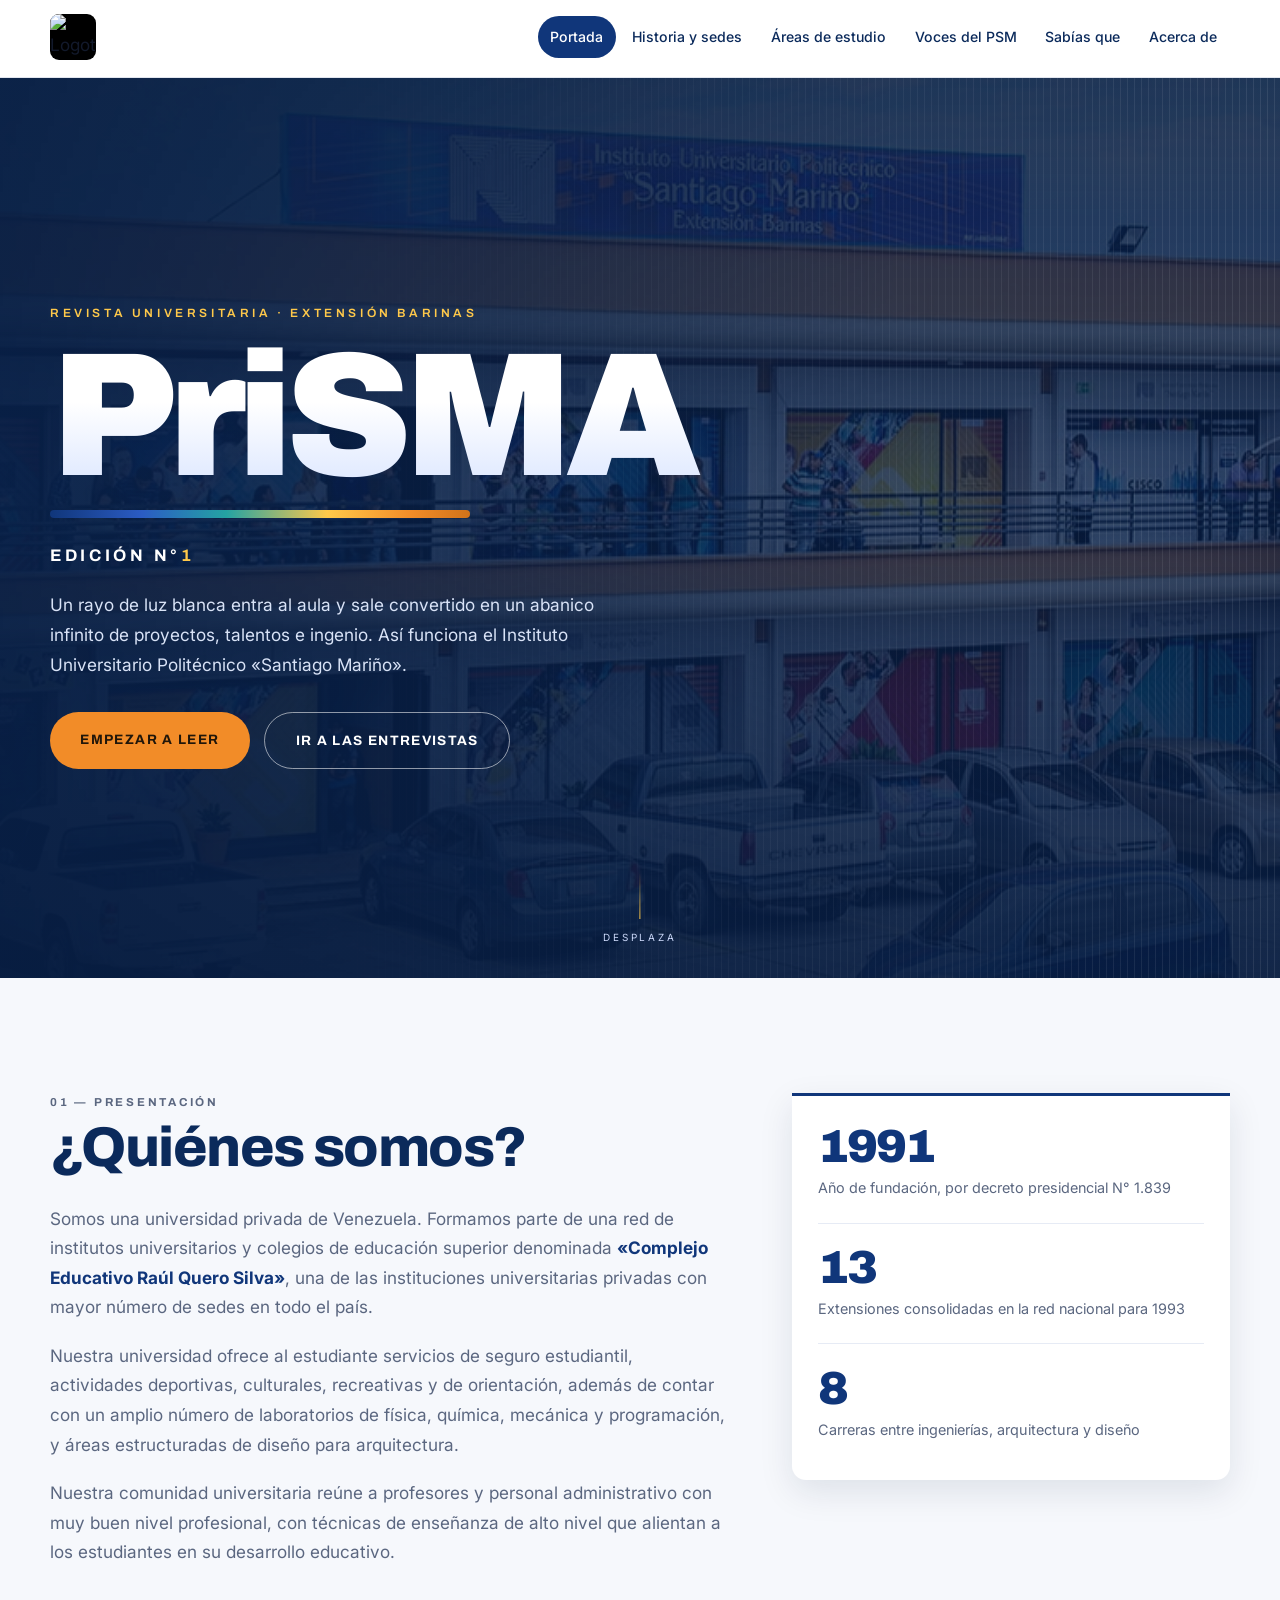
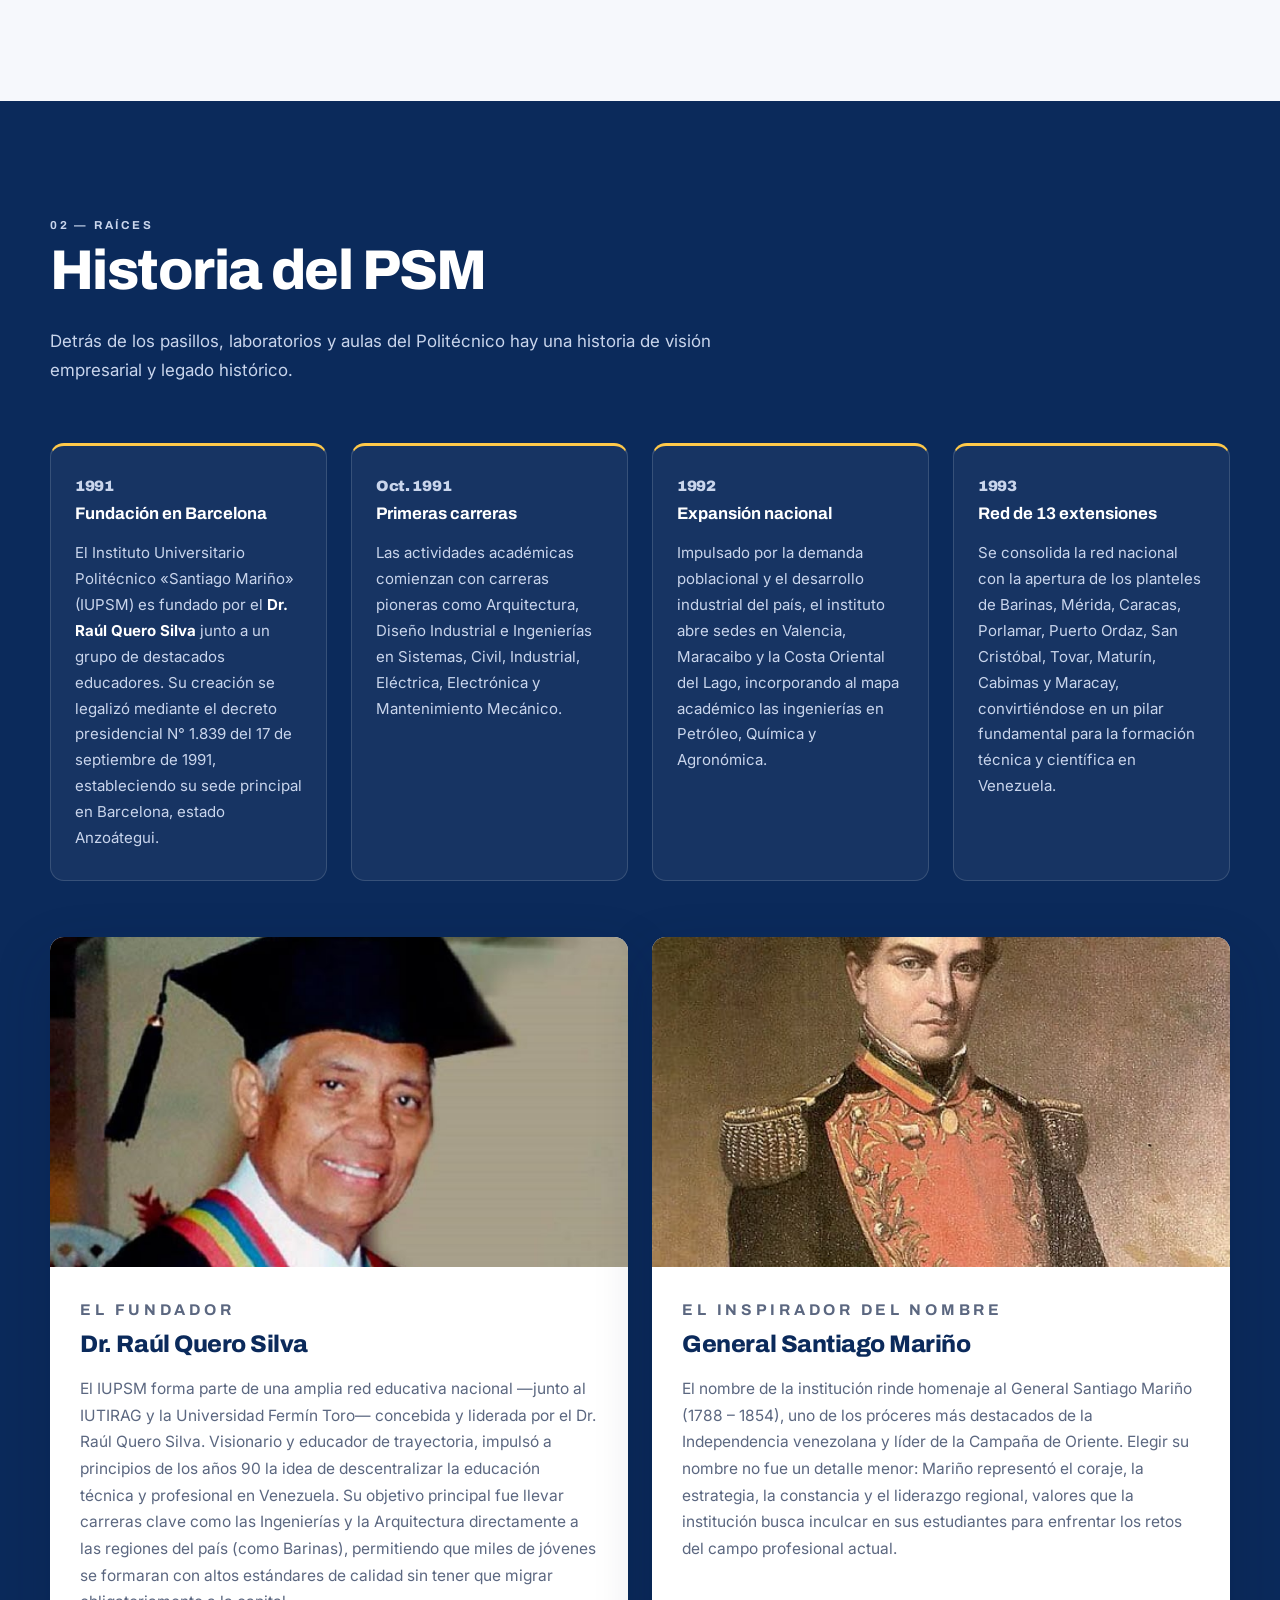
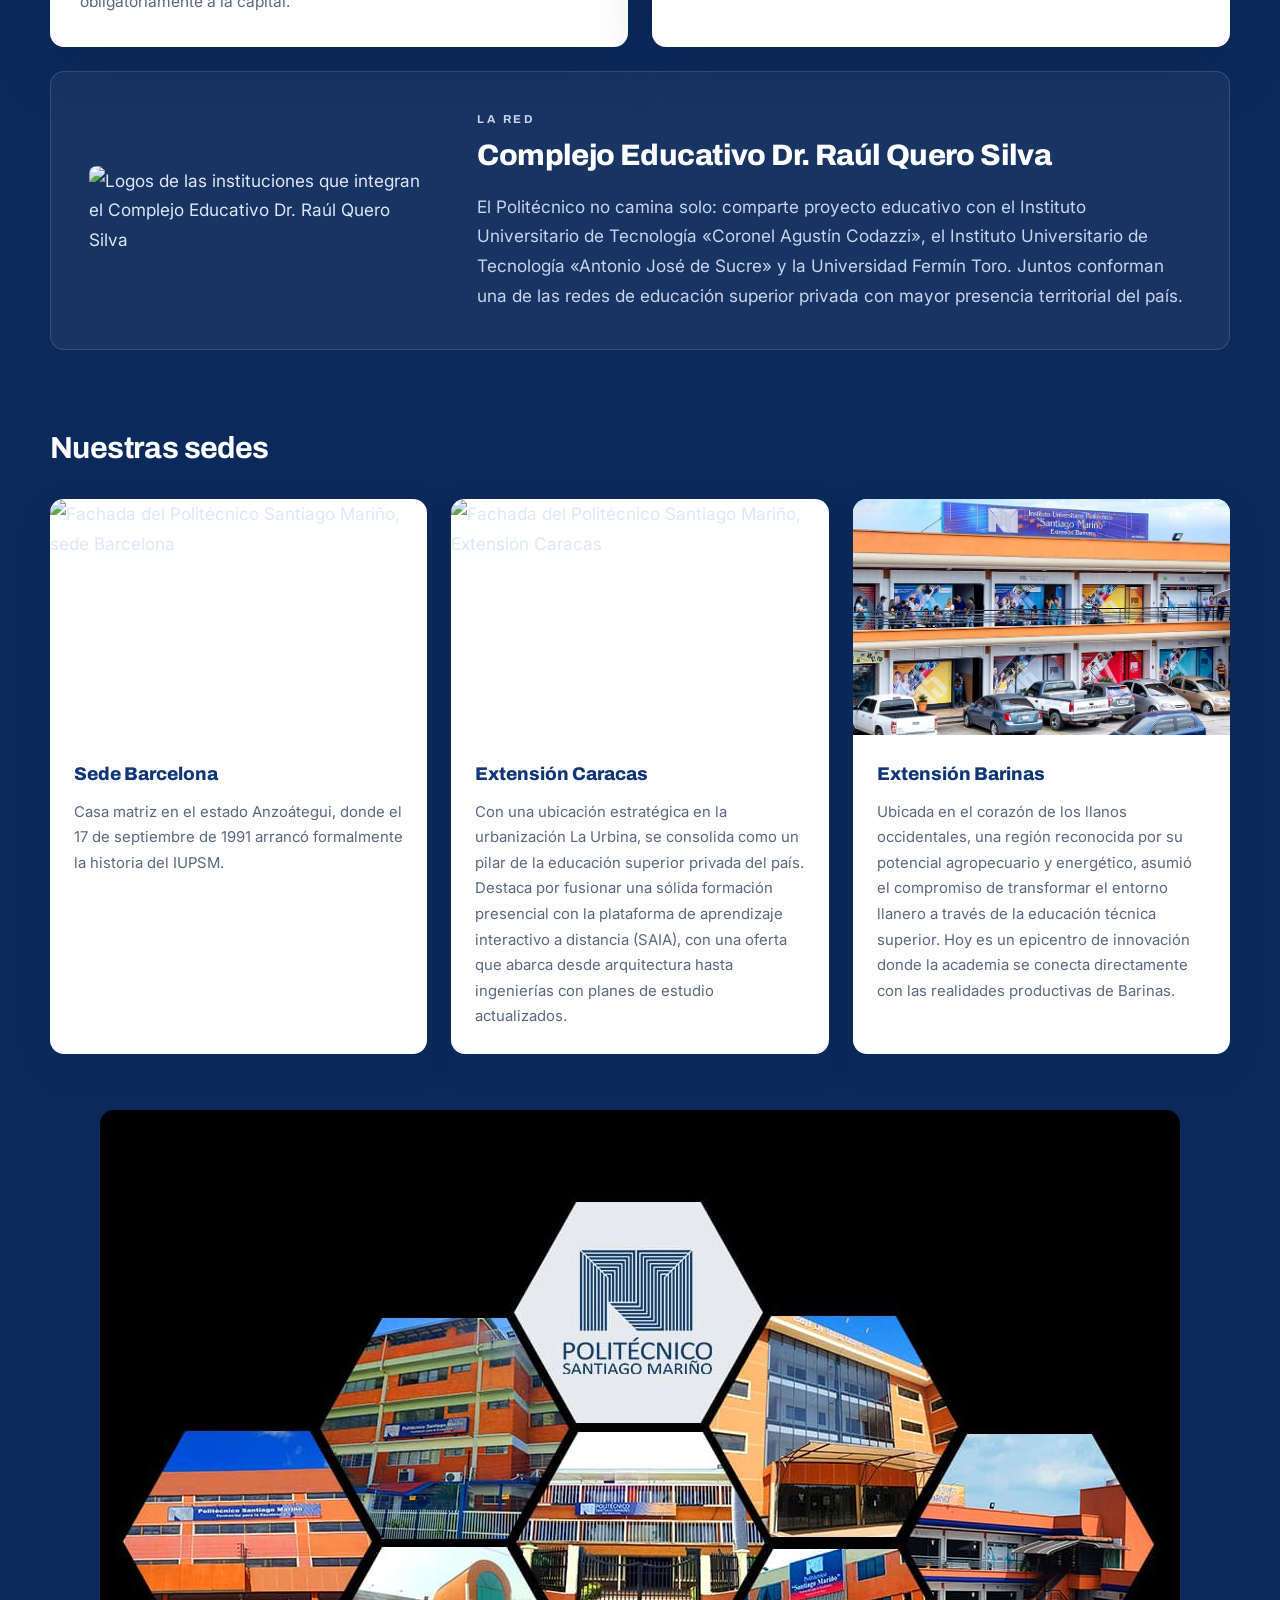
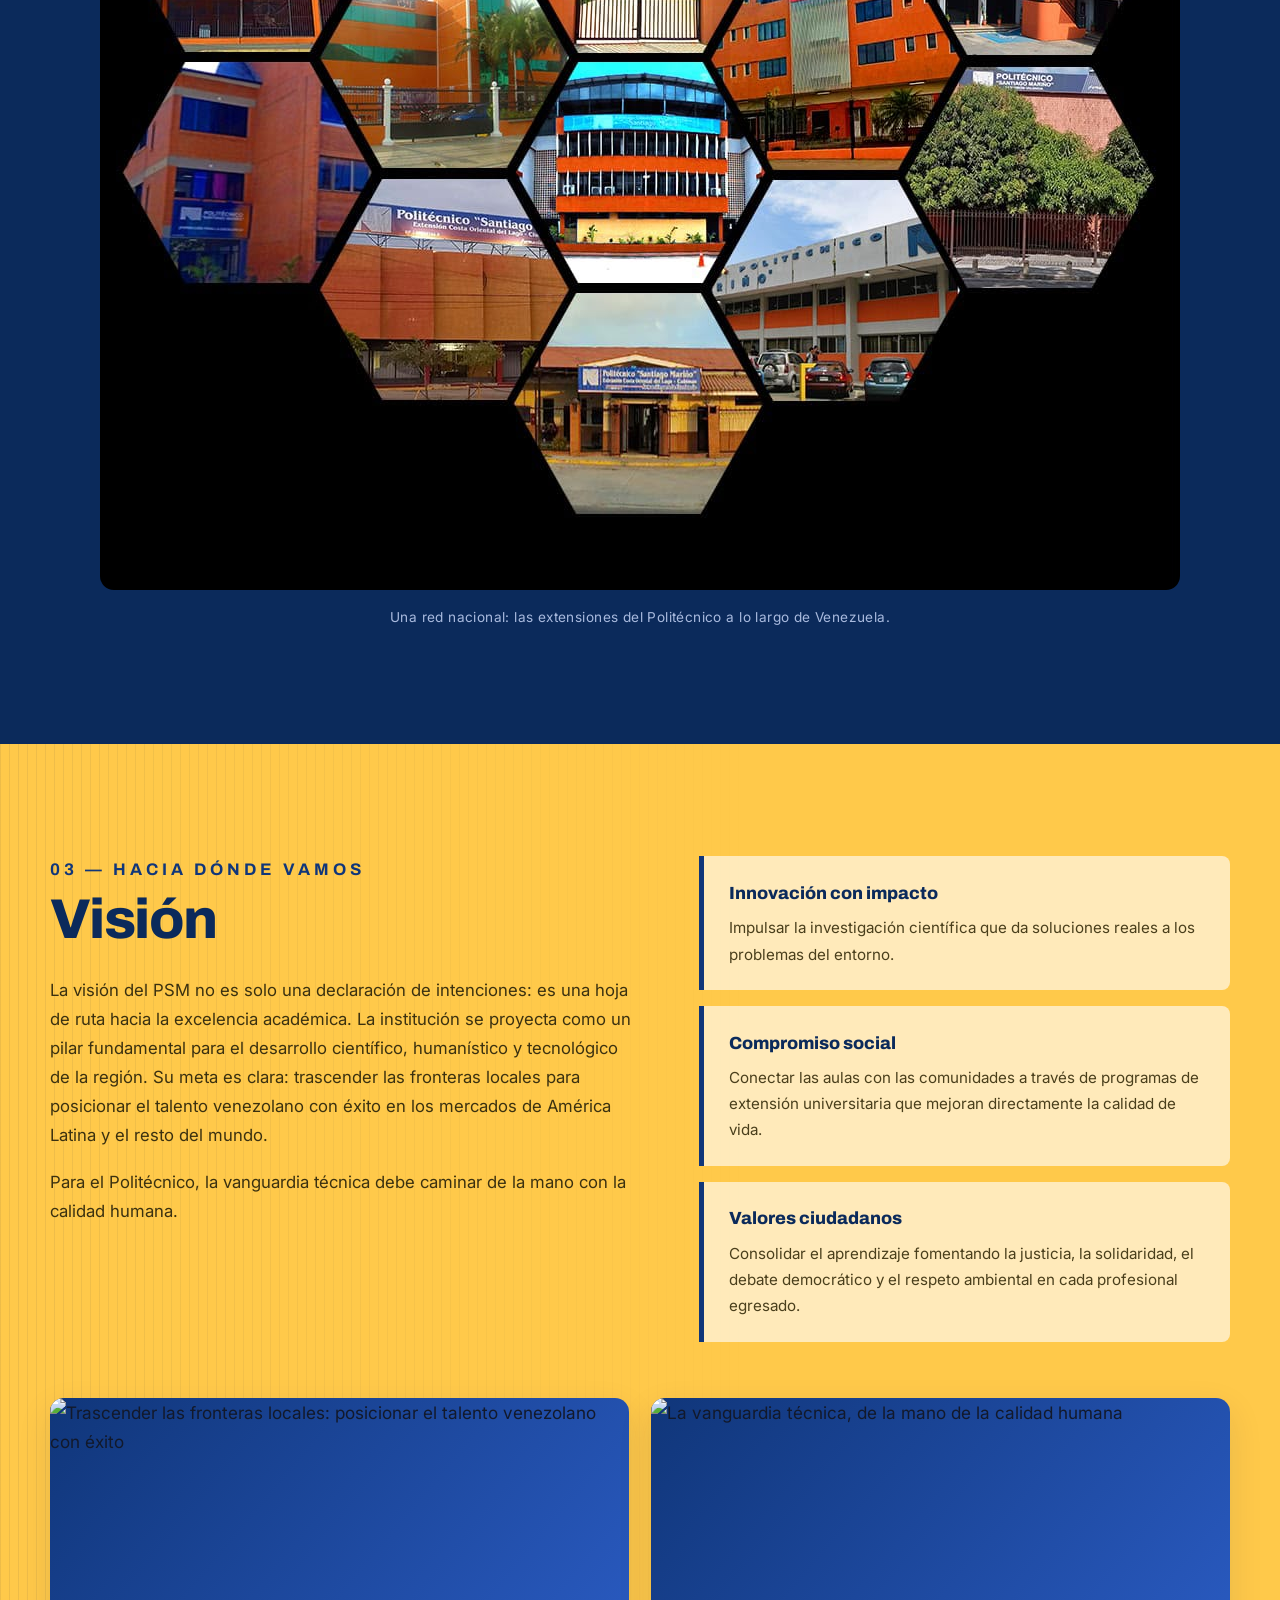
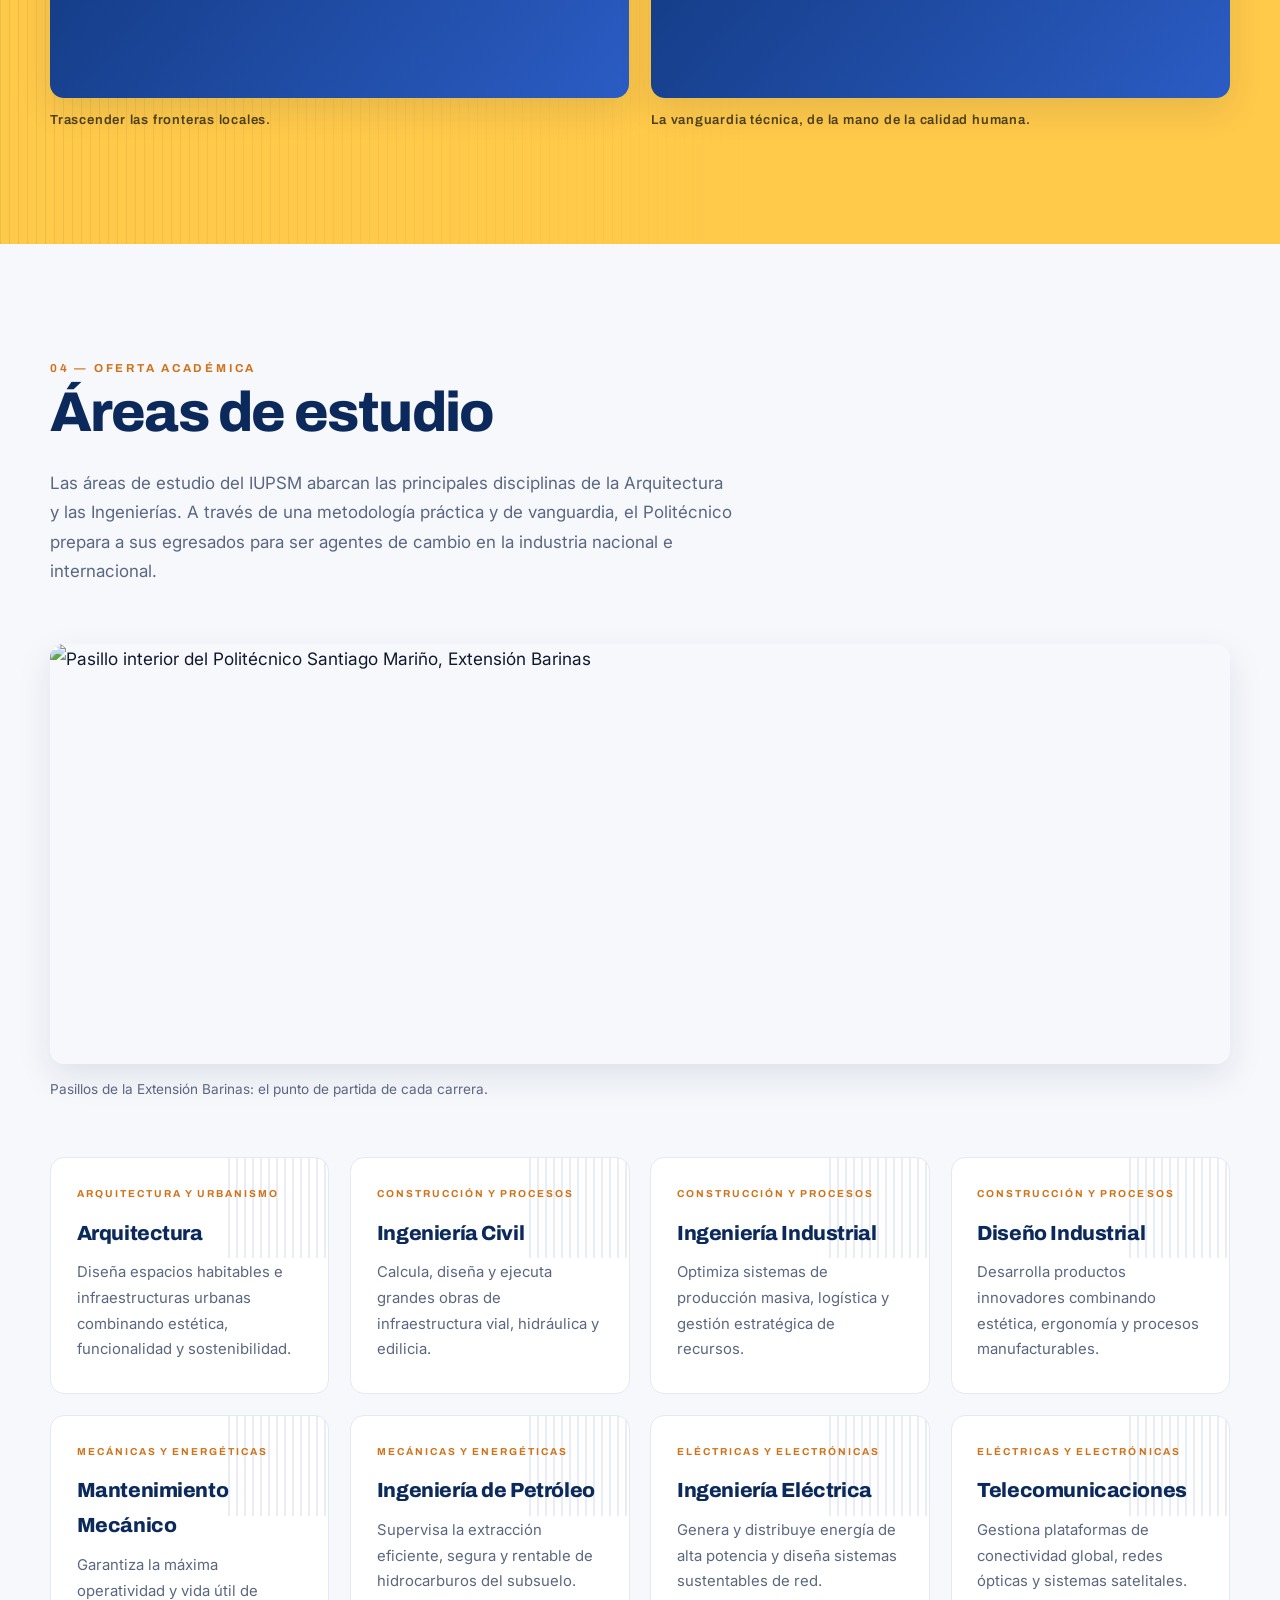
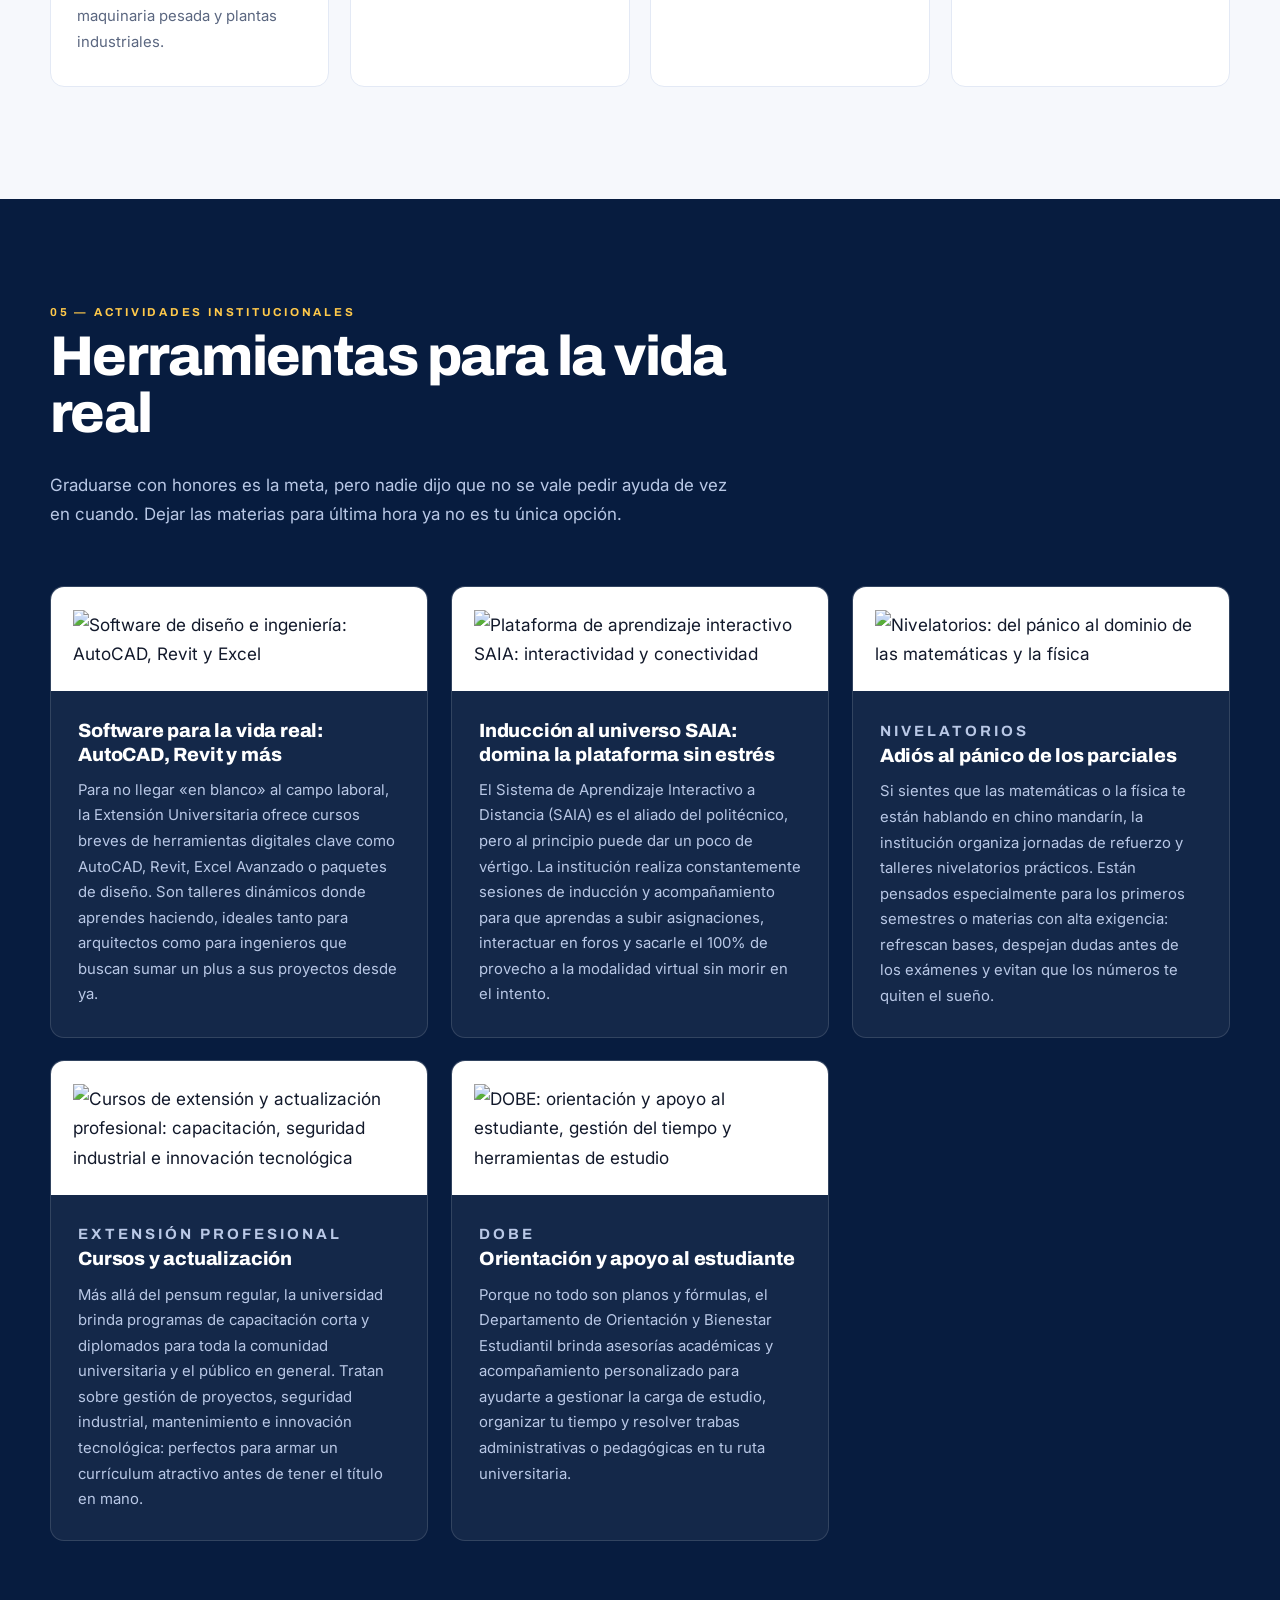
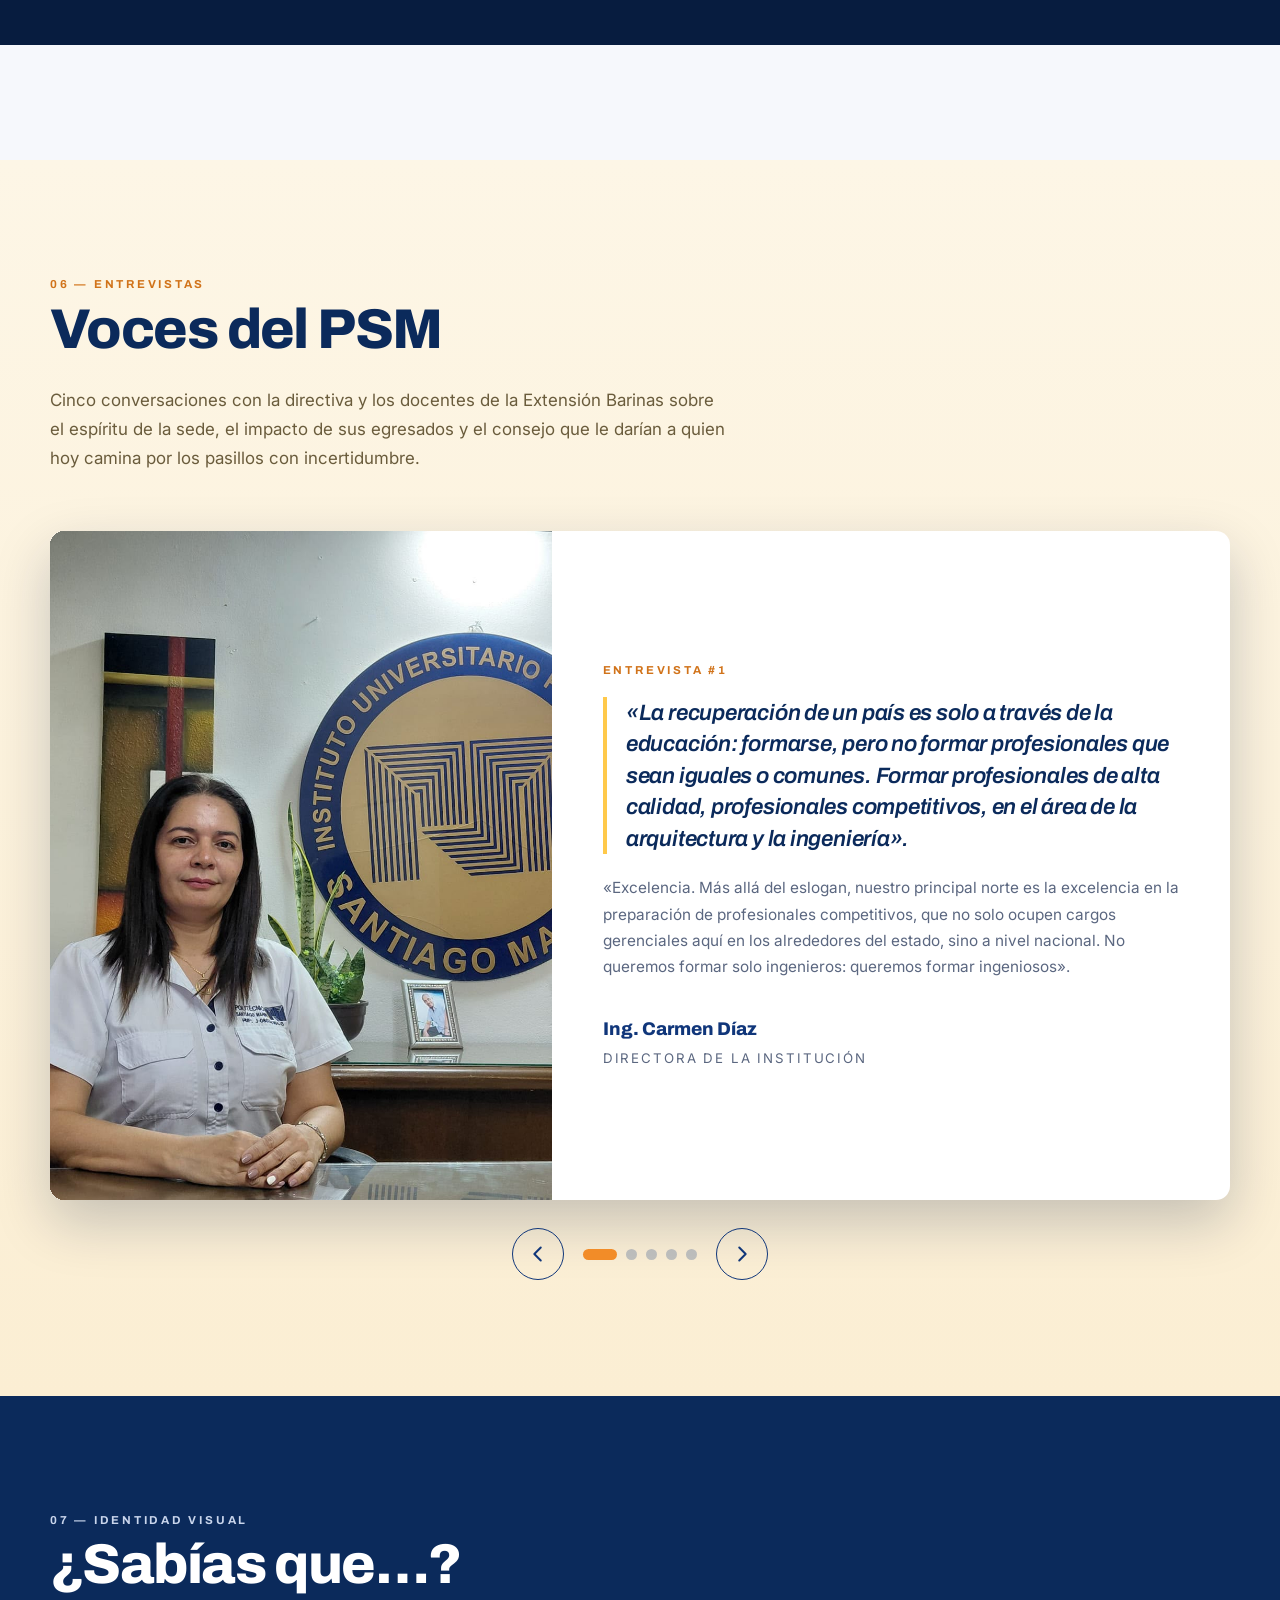
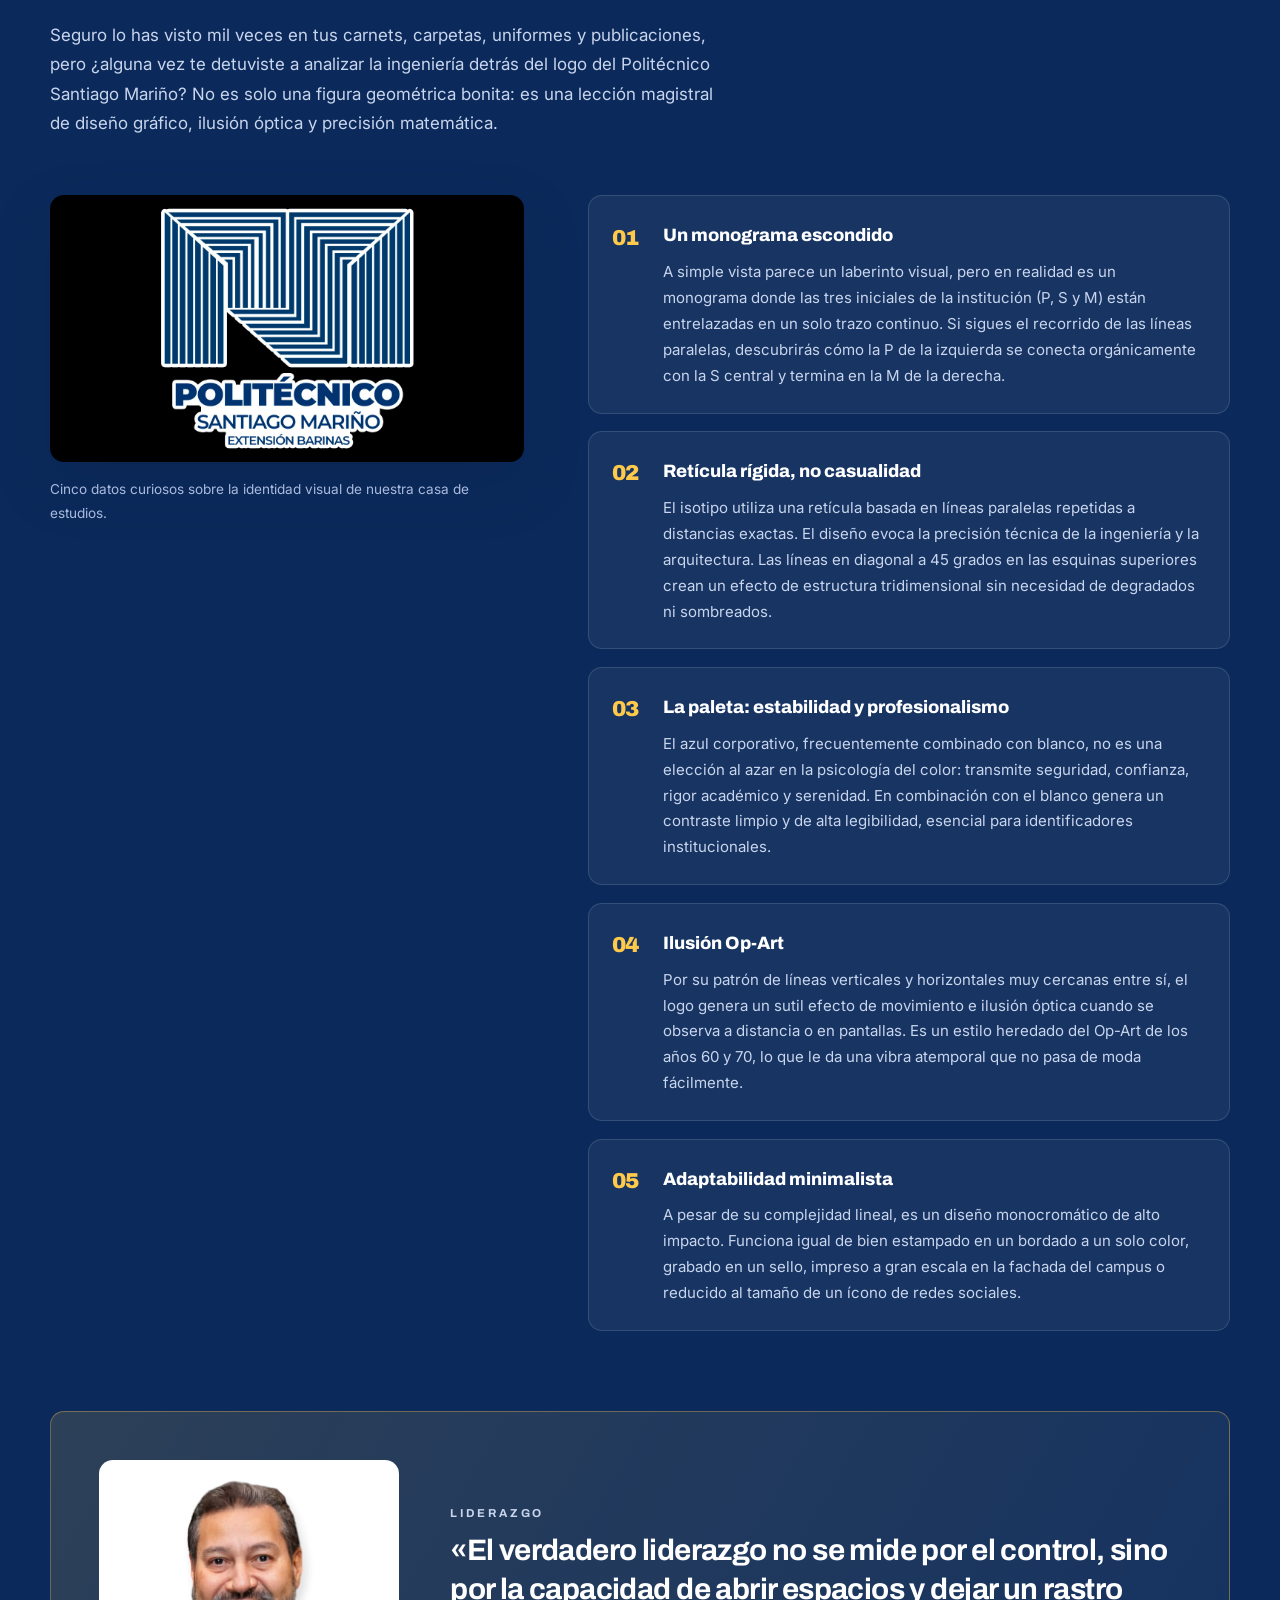
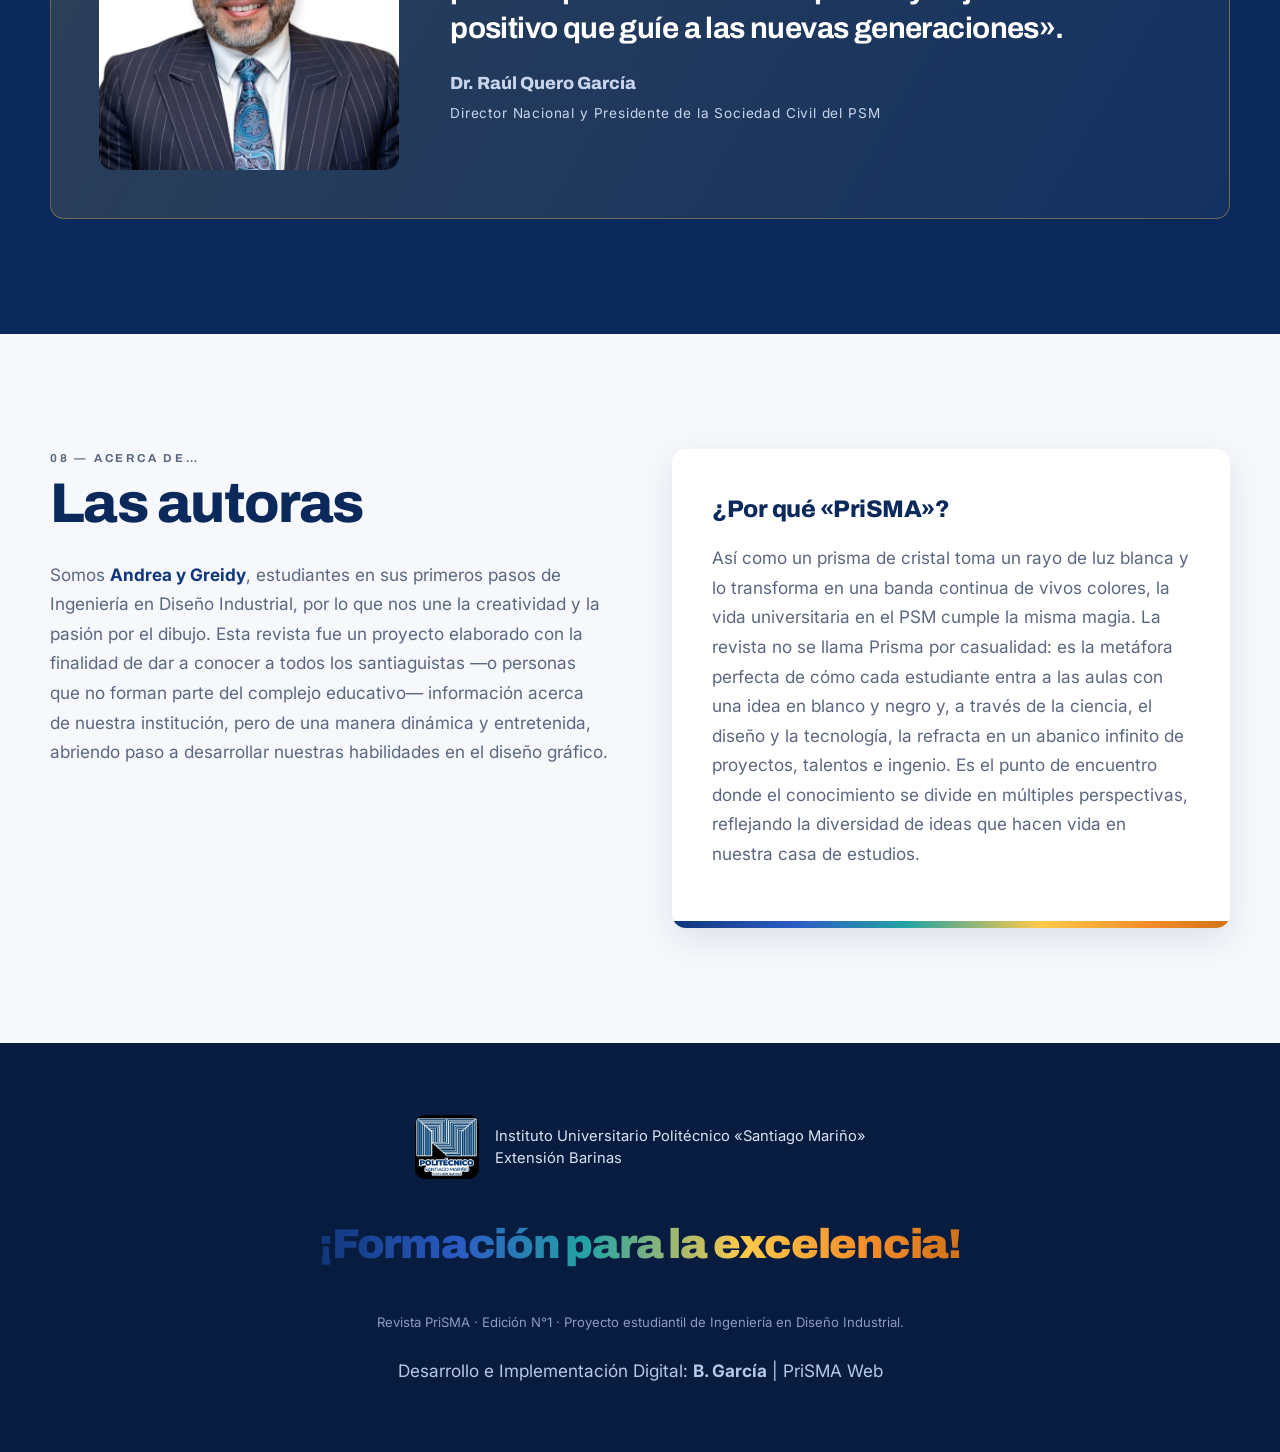
==== commit b7cffcc5: "Add files via upload" ====
--- a/index.html
+++ b/index.html
@@ -19,11 +19,7 @@
 <header class="nav" id="nav">
   <div class="nav__inner">
     <a class="brand" href="#portada" aria-label="PriSMA, inicio">
-      <img class="brand__logo" src="logotipo del politecnico santiago mariño.jpeg" alt="Logotipo del Politécnico Santiago Mariño">
-      <span class="brand__text">
-        <strong>PriSMA</strong>
-        <em>Edición N°1</em>
-      </span>
+      <img class="brand__logo" src="LOGOTIPO PRISMA EDICION NUMERO 1.png" alt="Logotipo PriSMA Edición N°1 — Politécnico Santiago Mariño">
     </a>
 
     <button class="nav__toggle" id="navToggle" aria-expanded="false" aria-controls="navMenu" aria-label="Abrir menú">
@@ -46,7 +42,7 @@
 
 <!-- ============ PORTADA ============ -->
 <section class="hero" id="portada">
-  <div class="hero__bg" style="background-image:url('exterior del santiago mariño extension barinas.jpeg')"></div>
+  <div class="hero__bg" style="background-image:url('exterior del santiago mariño extension barinas_2.jpeg')"></div>
   <div class="hero__overlay"></div>
   <div class="hero__grid" aria-hidden="true"></div>
 
@@ -165,7 +161,7 @@
     <!-- Fundador y prócer -->
     <div class="legacy">
       <article class="legacy__card reveal">
-        <img src="Dr. Raul quero silva.jpeg" alt="Dr. Raúl Quero Silva, fundador del Instituto Universitario Politécnico Santiago Mariño">
+        <img src="Dr. Raul quero silva_2.jpeg" alt="Dr. Raúl Quero Silva, fundador del Instituto Universitario Politécnico Santiago Mariño">
         <div class="legacy__body">
           <p class="eyebrow">El fundador</p>
           <h3>Dr. Raúl Quero Silva</h3>
@@ -181,7 +177,7 @@
       </article>
 
       <article class="legacy__card reveal reveal--delay">
-        <img src="General santiago mariño.jpeg" alt="Retrato del General Santiago Mariño, prócer de la Independencia venezolana">
+        <img src="General santiago mariño_2.jpeg" alt="Retrato del General Santiago Mariño, prócer de la Independencia venezolana">
         <div class="legacy__body">
           <p class="eyebrow">El inspirador del nombre</p>
           <h3>General Santiago Mariño</h3>
@@ -199,7 +195,7 @@
     <!-- Complejo educativo -->
     <div class="complex reveal">
       <div class="complex__img">
-        <img src="WhatsApp Image 2026-08-12 at 11.28.55 PM (2).jpeg" alt="Logos de las instituciones que integran el Complejo Educativo Dr. Raúl Quero Silva">
+        <img src="WhatsApp Image 2026-08-12 at 11.28.55 PM (2)_2.jpeg" alt="Logos de las instituciones que integran el Complejo Educativo Dr. Raúl Quero Silva">
       </div>
       <div class="complex__text">
         <p class="eyebrow">La red</p>
@@ -217,7 +213,7 @@
     <h3 class="sub-h reveal">Nuestras sedes</h3>
     <div class="sedes">
       <article class="sede reveal">
-        <div class="sede__img"><img src="Politecnico santiago mariño extension barcelona.jpeg" alt="Fachada del Politécnico Santiago Mariño, sede Barcelona"></div>
+        <div class="sede__img"><img src="Politecnico santiago mariño extension barcelona_2.jpeg" alt="Fachada del Politécnico Santiago Mariño, sede Barcelona"></div>
         <div class="sede__body">
           <h4>Sede Barcelona</h4>
           <p>Casa matriz en el estado Anzoátegui, donde el 17 de septiembre de 1991 arrancó formalmente la historia del IUPSM.</p>
@@ -225,7 +221,7 @@
       </article>
 
       <article class="sede reveal reveal--delay">
-        <div class="sede__img"><img src="Politecnico santiago mariño extension caracas.jpeg" alt="Fachada del Politécnico Santiago Mariño, Extensión Caracas"></div>
+        <div class="sede__img"><img src="Politecnico santiago mariño extension caracas_2.jpeg" alt="Fachada del Politécnico Santiago Mariño, Extensión Caracas"></div>
         <div class="sede__body">
           <h4>Extensión Caracas</h4>
           <p>
@@ -238,7 +234,7 @@
       </article>
 
       <article class="sede reveal reveal--delay-2">
-        <div class="sede__img"><img src="exterior del santiago mariño extension barinas.jpeg" alt="Fachada del Politécnico Santiago Mariño, Extensión Barinas"></div>
+        <div class="sede__img"><img src="exterior del santiago mariño extension barinas_2.jpeg" alt="Fachada del Politécnico Santiago Mariño, Extensión Barinas"></div>
         <div class="sede__body">
           <h4>Extensión Barinas</h4>
           <p>
@@ -252,7 +248,7 @@
     </div>
 
     <figure class="gallery reveal">
-      <img src="galeria de imagenes del PSM ultima pagina.jpeg" alt="Mosaico con las fachadas de las distintas extensiones del Politécnico Santiago Mariño en el país">
+      <img src="galeria de imagenes del PSM ultima pagina_2.jpeg" alt="Mosaico con las fachadas de las distintas extensiones del Politécnico Santiago Mariño en el país">
       <figcaption>Una red nacional: las extensiones del Politécnico a lo largo de Venezuela.</figcaption>
     </figure>
   </div>
@@ -291,14 +287,13 @@
     </ul>
   </div>
 
-  <!-- Imágenes de apoyo (biblioteca pública · reemplazables por fotos propias) -->
   <div class="wrap vision__media reveal">
     <figure>
-      <img src="https://picsum.photos/seed/psm-skyline/900/620" alt="Vista de edificios modernos que ilustra el desarrollo urbano" loading="lazy">
+      <img src="Trascender las fronteras locales..png" alt="Trascender las fronteras locales: posicionar el talento venezolano con éxito" loading="lazy">
       <figcaption>Trascender las fronteras locales.</figcaption>
     </figure>
     <figure>
-      <img src="https://picsum.photos/seed/psm-taller/900/620" alt="Ambiente de trabajo técnico que ilustra la formación práctica" loading="lazy">
+      <img src="La vanguardia técnica, de la mano de la calidad humana..png" alt="La vanguardia técnica, de la mano de la calidad humana" loading="lazy">
       <figcaption>La vanguardia técnica, de la mano de la calidad humana.</figcaption>
     </figure>
   </div>
@@ -318,7 +313,7 @@
     </header>
 
     <figure class="band reveal">
-      <img src="pasillo del PSM extension barinas.jpeg" alt="Pasillo interior del Politécnico Santiago Mariño, Extensión Barinas">
+      <img src="pasillo del PSM extension barinas_2.jpeg" alt="Pasillo interior del Politécnico Santiago Mariño, Extensión Barinas">
       <figcaption>Pasillos de la Extensión Barinas: el punto de partida de cada carrera.</figcaption>
     </figure>
 
@@ -395,8 +390,8 @@
 
       <div class="tools__grid">
         <article class="tool tool--wide reveal">
-          <div class="tool__media">
-            <img src="logo autocad.jpeg" alt="Logotipo de AutoCAD">
+          <div class="tool__media tool__media--banner">
+            <img src="Software para la vida real AutoCAD, Revit y más.png" alt="Software de diseño e ingeniería: AutoCAD, Revit y Excel">
           </div>
           <div class="tool__body">
             <h3>Software para la vida real: AutoCAD, Revit y más</h3>
@@ -410,8 +405,8 @@
         </article>
 
         <article class="tool tool--wide reveal reveal--delay">
-          <div class="tool__media">
-            <img src="Imagen representativa de SAIA educacion digital del instituto.jpeg" alt="SAIA, Sistema de Aprendizaje Interactivo a Distancia del instituto">
+          <div class="tool__media tool__media--banner">
+            <img src="Inducción al universo SAIA domina la plataforma sin estrés.png" alt="Plataforma de aprendizaje interactivo SAIA: interactividad y conectividad">
           </div>
           <div class="tool__body">
             <h3>Inducción al universo SAIA: domina la plataforma sin estrés</h3>
@@ -425,6 +420,9 @@
         </article>
 
         <article class="tool reveal">
+          <div class="tool__media tool__media--banner">
+            <img src="Nivelatorios Adiós al pánico de los parciales.png" alt="Nivelatorios: del pánico al dominio de las matemáticas y la física">
+          </div>
           <div class="tool__body">
             <p class="tool__tag">Nivelatorios</p>
             <h3>Adiós al pánico de los parciales</h3>
@@ -438,6 +436,9 @@
         </article>
 
         <article class="tool reveal reveal--delay">
+          <div class="tool__media tool__media--banner">
+            <img src="Extensión profesional Cursos y actualización.png" alt="Cursos de extensión y actualización profesional: capacitación, seguridad industrial e innovación tecnológica">
+          </div>
           <div class="tool__body">
             <p class="tool__tag">Extensión profesional</p>
             <h3>Cursos y actualización</h3>
@@ -451,6 +452,9 @@
         </article>
 
         <article class="tool reveal reveal--delay-2">
+          <div class="tool__media tool__media--banner">
+            <img src="DOBEOrientación y apoyo al estudiante.png" alt="DOBE: orientación y apoyo al estudiante, gestión del tiempo y herramientas de estudio">
+          </div>
           <div class="tool__body">
             <p class="tool__tag">DOBE</p>
             <h3>Orientación y apoyo al estudiante</h3>
@@ -485,7 +489,7 @@
           <!-- Slide 1 -->
           <article class="slide" role="group" aria-roledescription="diapositiva" aria-label="Entrevista 1 de 5">
             <div class="slide__photo">
-              <img src="Ing. Carmen diaz (Directora).jpeg" alt="Ing. Carmen Díaz, Directora de la institución">
+              <img src="Ing. Carmen diaz (Directora)_2.jpeg" alt="Ing. Carmen Díaz, Directora de la institución">
             </div>
             <div class="slide__content">
               <p class="slide__num">Entrevista #1</p>
@@ -507,7 +511,7 @@
           <!-- Slide 2 -->
           <article class="slide" role="group" aria-roledescription="diapositiva" aria-label="Entrevista 2 de 5">
             <div class="slide__photo">
-              <img src="Ing. Blanca salazar.jpeg" alt="Ing. Blanca Salazar, Coordinadora">
+              <img src="Ing. Blanca salazar_2.jpeg" alt="Ing. Blanca Salazar, Coordinadora">
             </div>
             <div class="slide__content">
               <p class="slide__num">Entrevista #2</p>
@@ -528,7 +532,7 @@
           <!-- Slide 3 -->
           <article class="slide" role="group" aria-roledescription="diapositiva" aria-label="Entrevista 3 de 5">
             <div class="slide__photo">
-              <img src="Ing. Francis Rodriguez.jpeg" alt="Ing. Francis Rodríguez, Docente">
+              <img src="Ing. Francis Rodriguez_2.jpeg" alt="Ing. Francis Rodríguez, Docente">
             </div>
             <div class="slide__content">
               <p class="slide__num">Entrevista #3</p>
@@ -550,7 +554,7 @@
           <!-- Slide 4 -->
           <article class="slide" role="group" aria-roledescription="diapositiva" aria-label="Entrevista 4 de 5">
             <div class="slide__photo">
-              <img src="Ing. Jose laya.jpeg" alt="Ing. José Laya, Docente">
+              <img src="Ing. Jose laya_2.jpeg" alt="Ing. José Laya, Docente">
             </div>
             <div class="slide__content">
               <p class="slide__num">Entrevista #4</p>
@@ -573,7 +577,7 @@
           <!-- Slide 5 -->
           <article class="slide" role="group" aria-roledescription="diapositiva" aria-label="Entrevista 5 de 5">
             <div class="slide__photo">
-              <img src="Ing. Pablo mora.jpeg" alt="Ing. Pablo Mora, Docente">
+              <img src="Ing. Pablo mora_2.jpeg" alt="Ing. Pablo Mora, Docente">
             </div>
             <div class="slide__content">
               <p class="slide__num">Entrevista #5</p>
@@ -736,6 +740,7 @@
     <p class="footer__meta">
       Revista PriSMA · Edición N°1 · Proyecto estudiantil de Ingeniería en Diseño Industrial.
     </p>
+    <p class="credits">Desarrollo e Implementación Digital: <strong>B. García</strong> | PriSMA Web</p>
   </div>
 </footer>
 
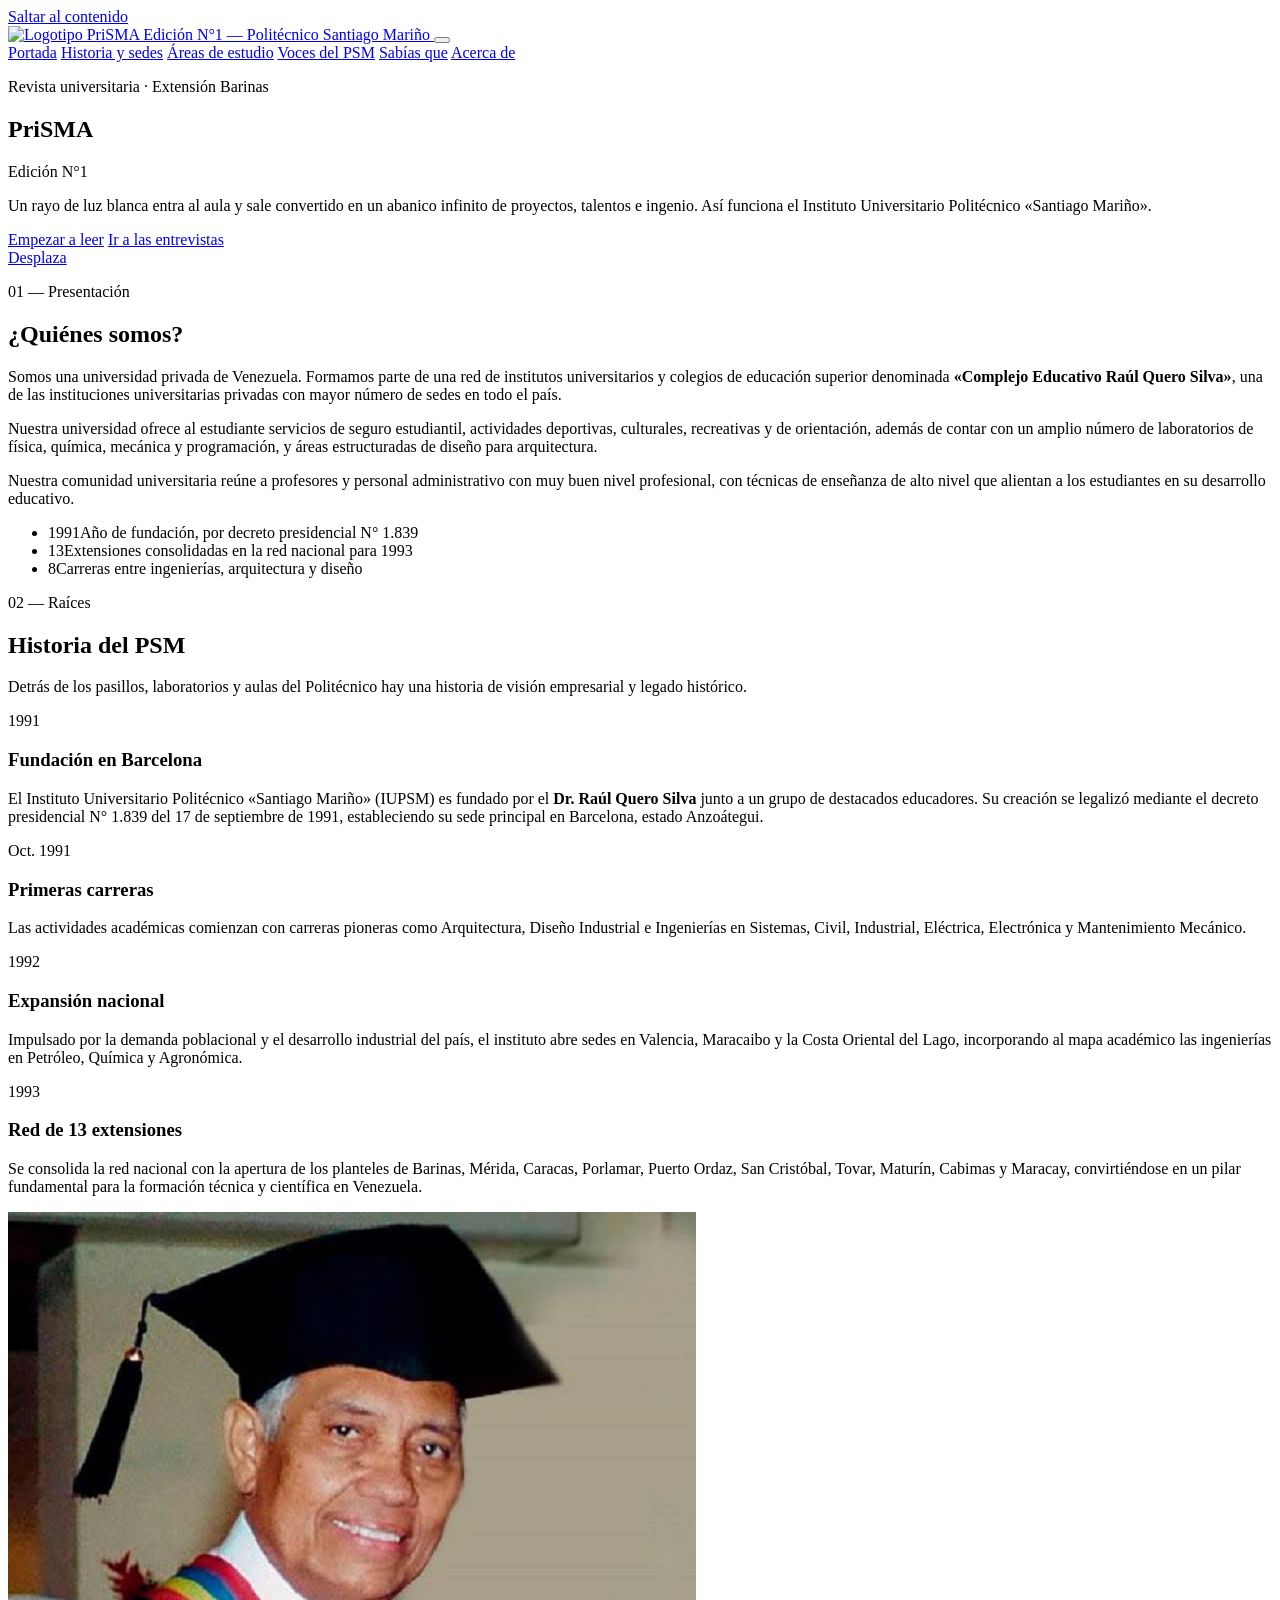
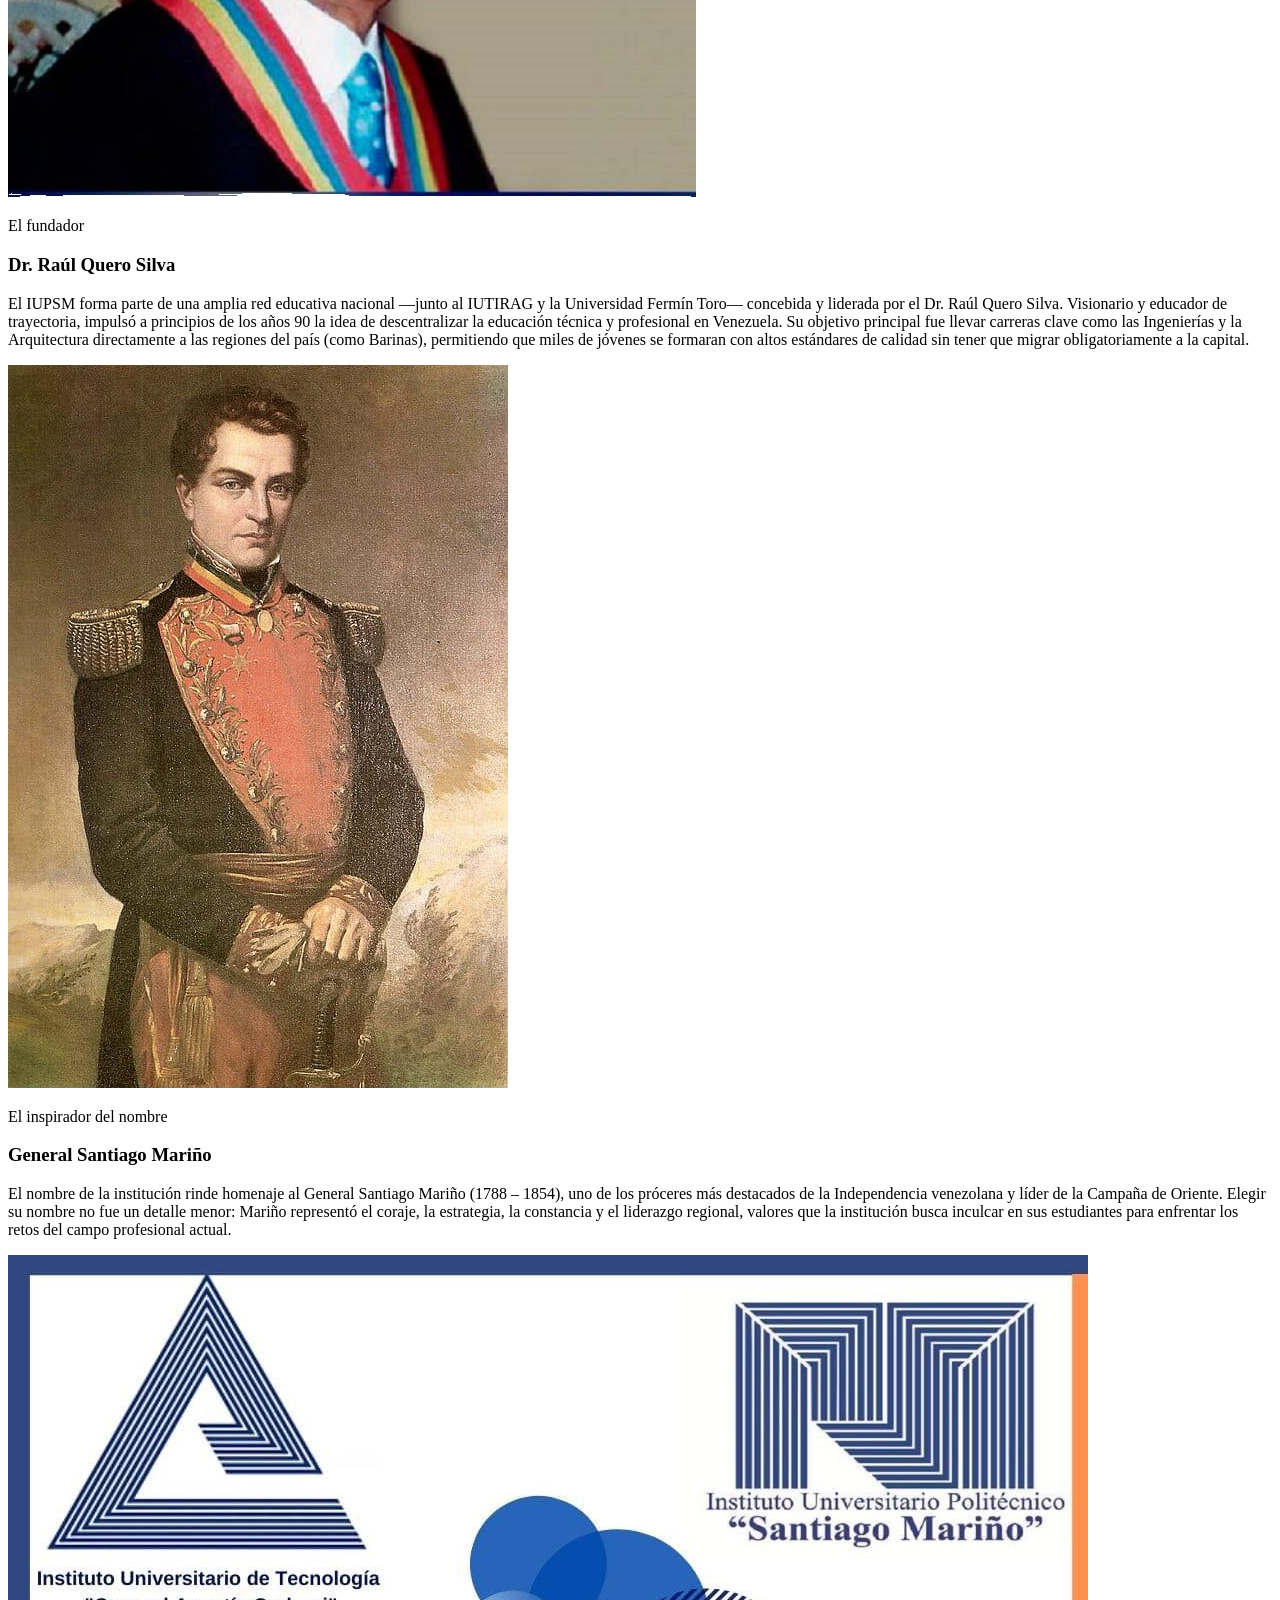
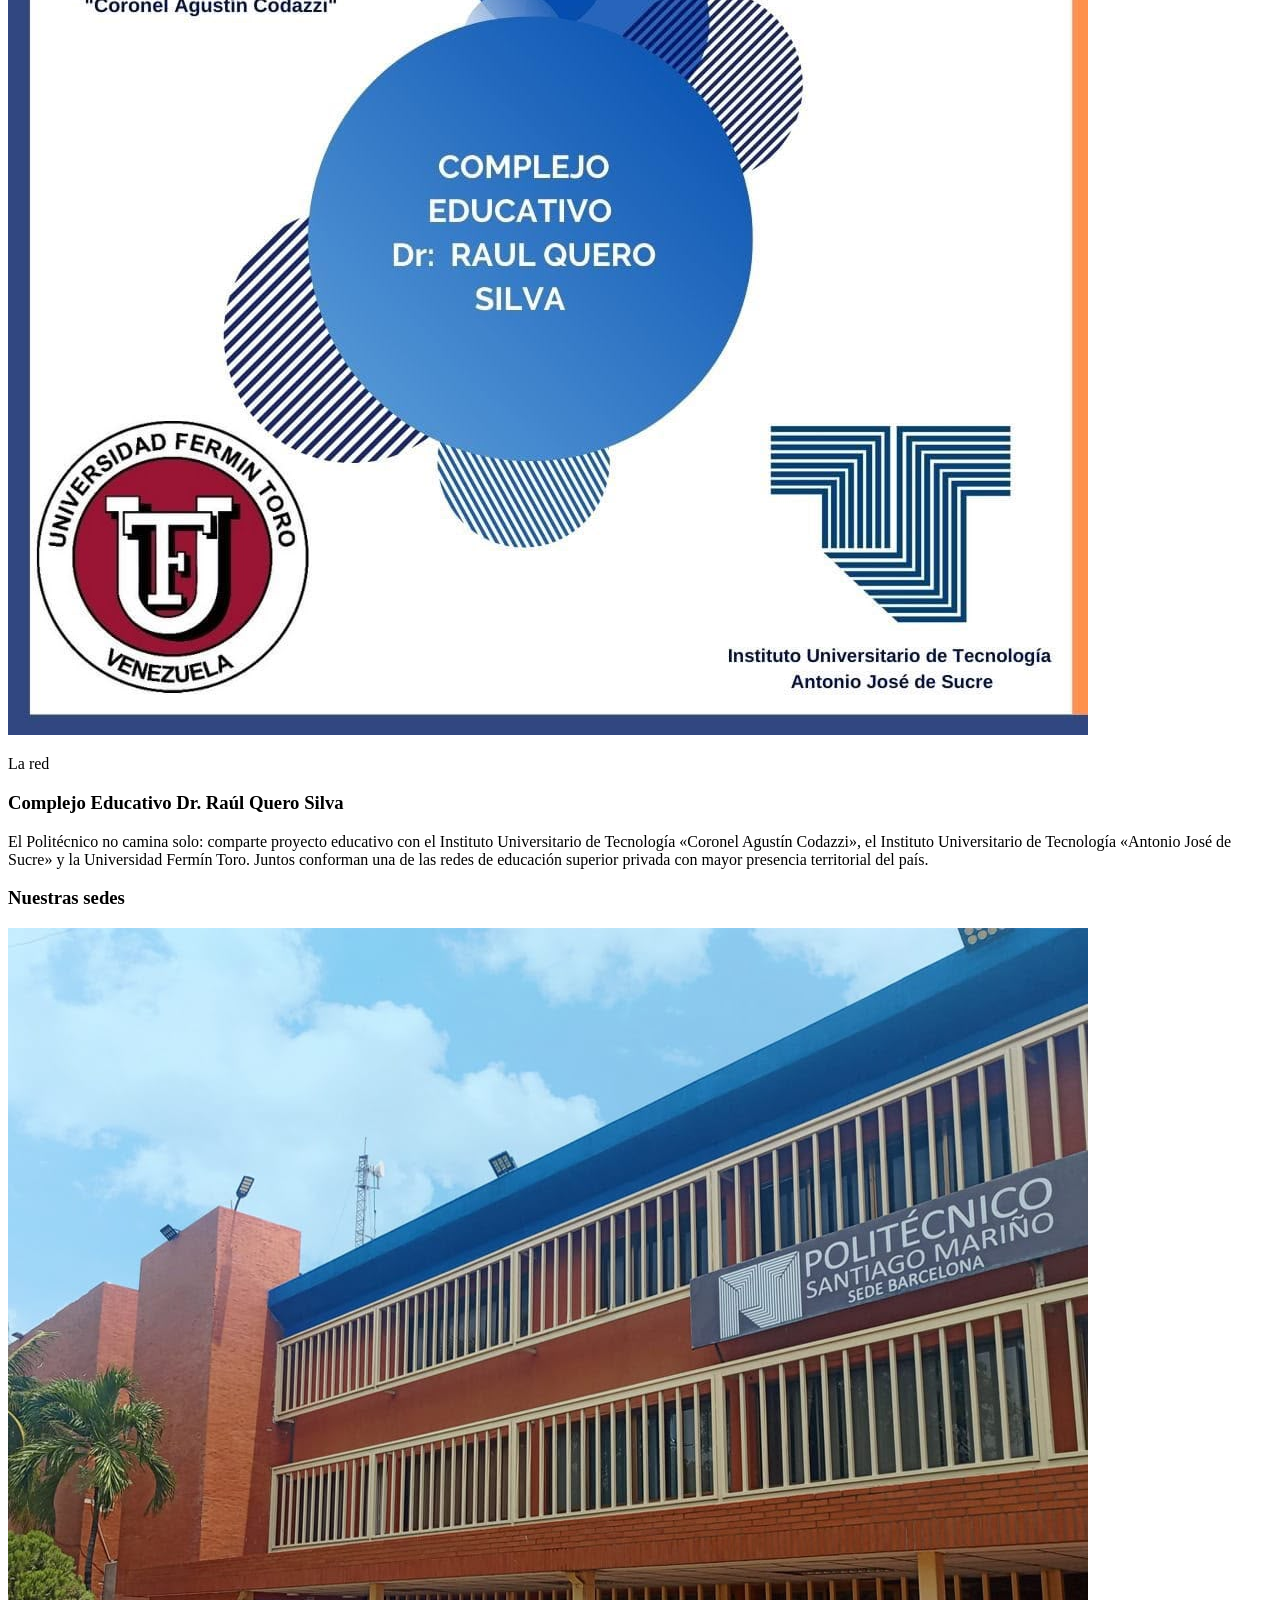
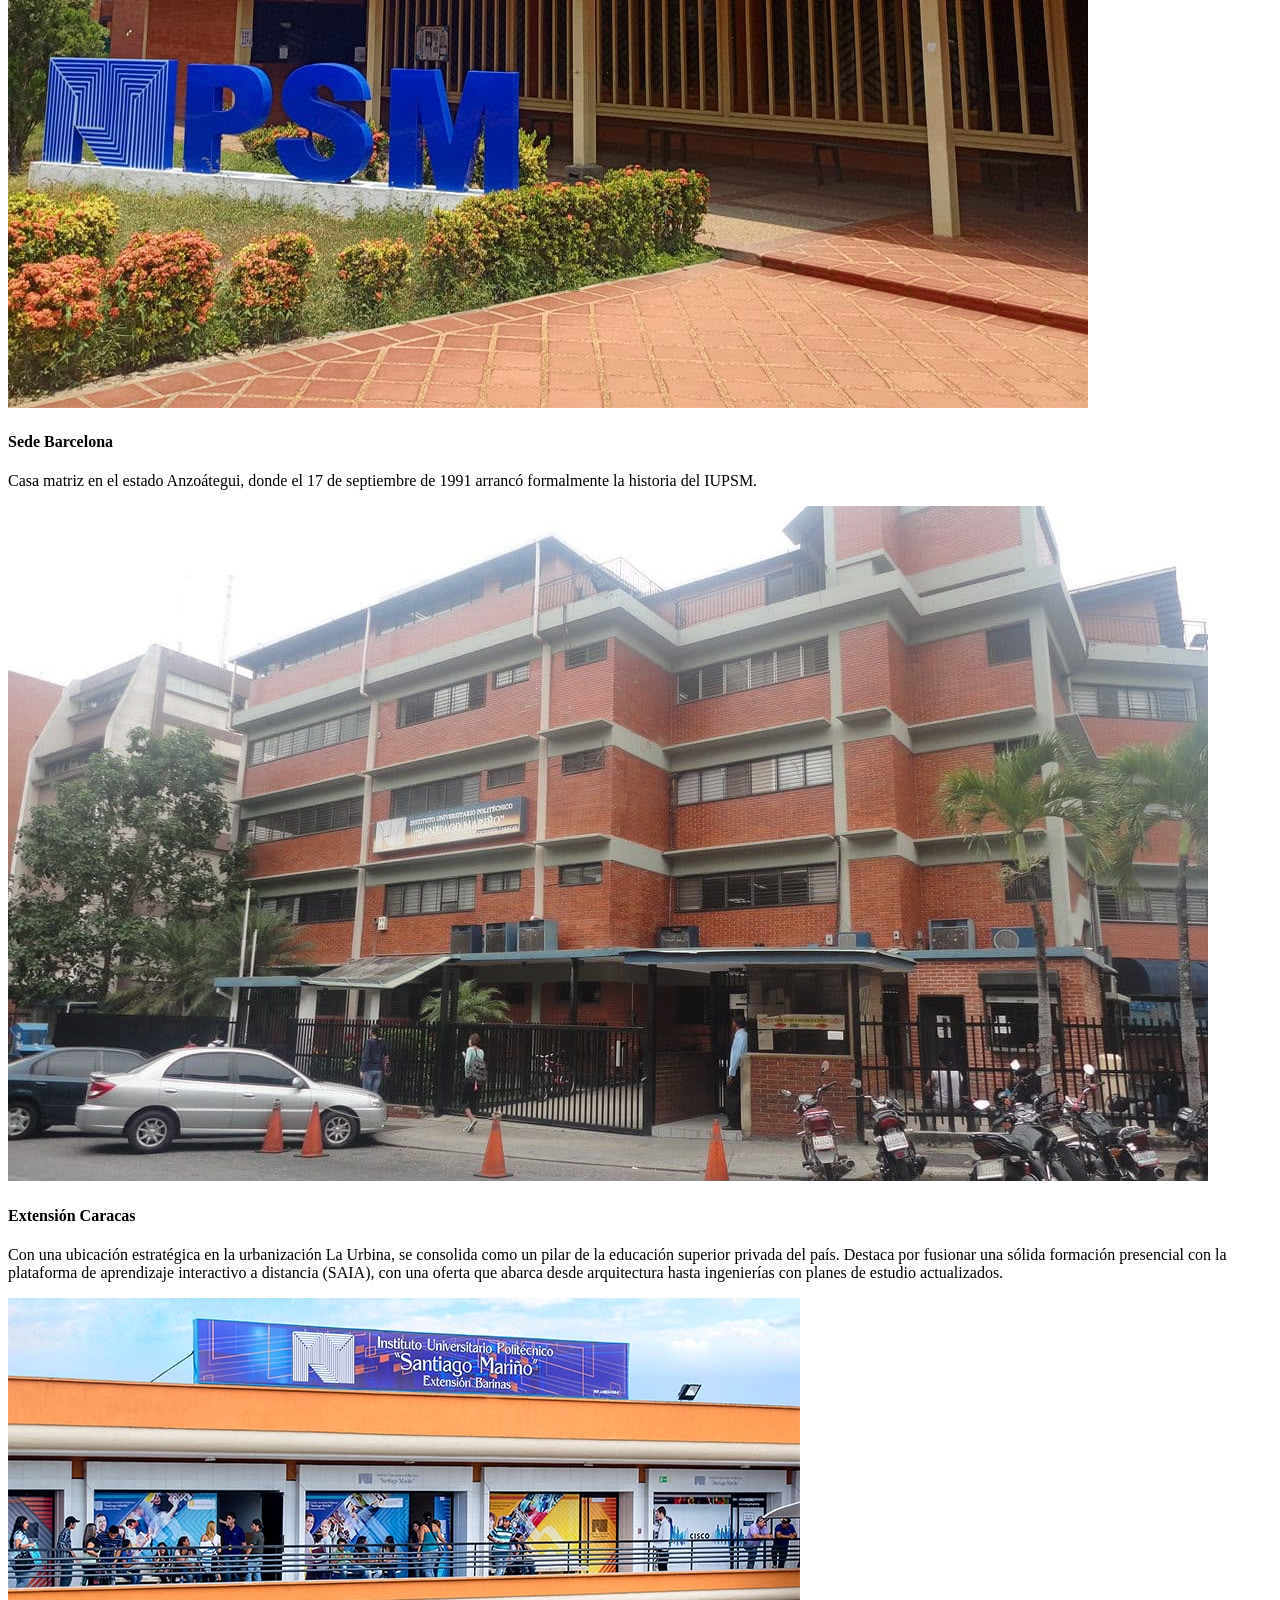
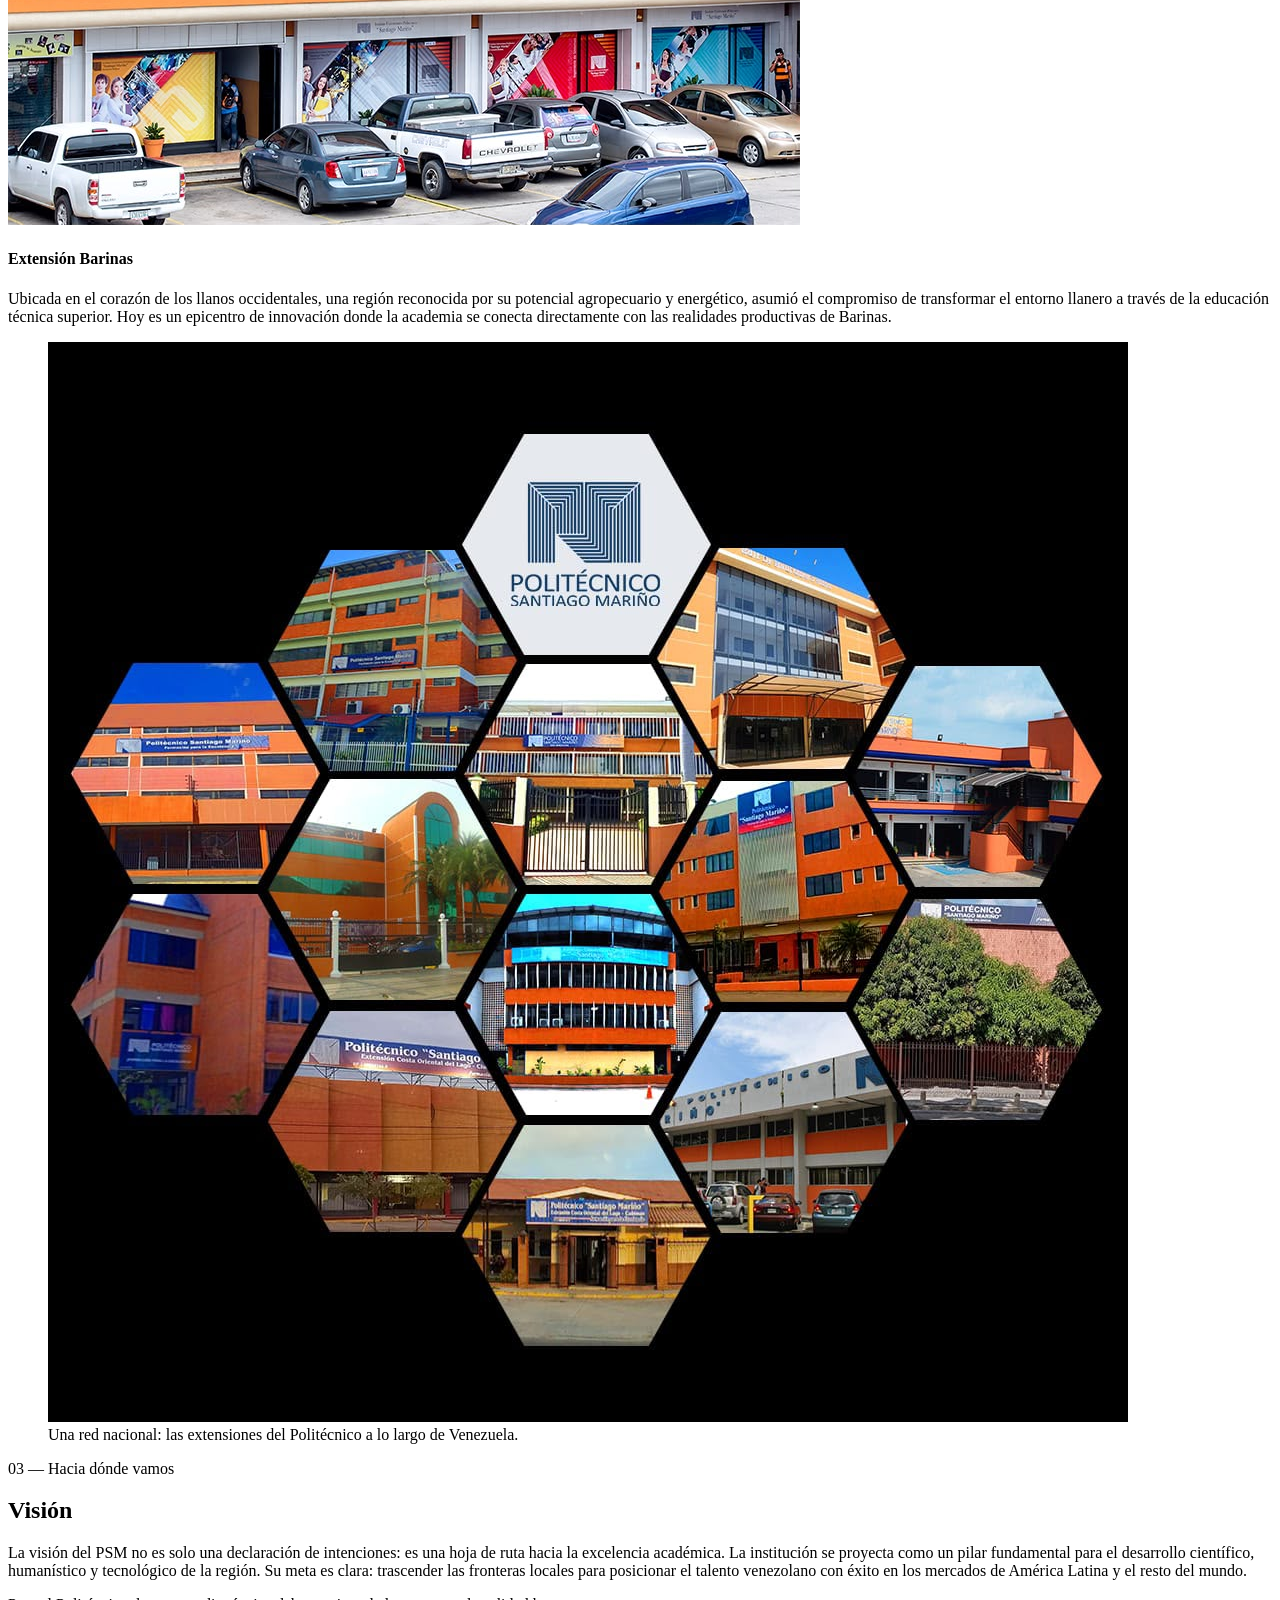
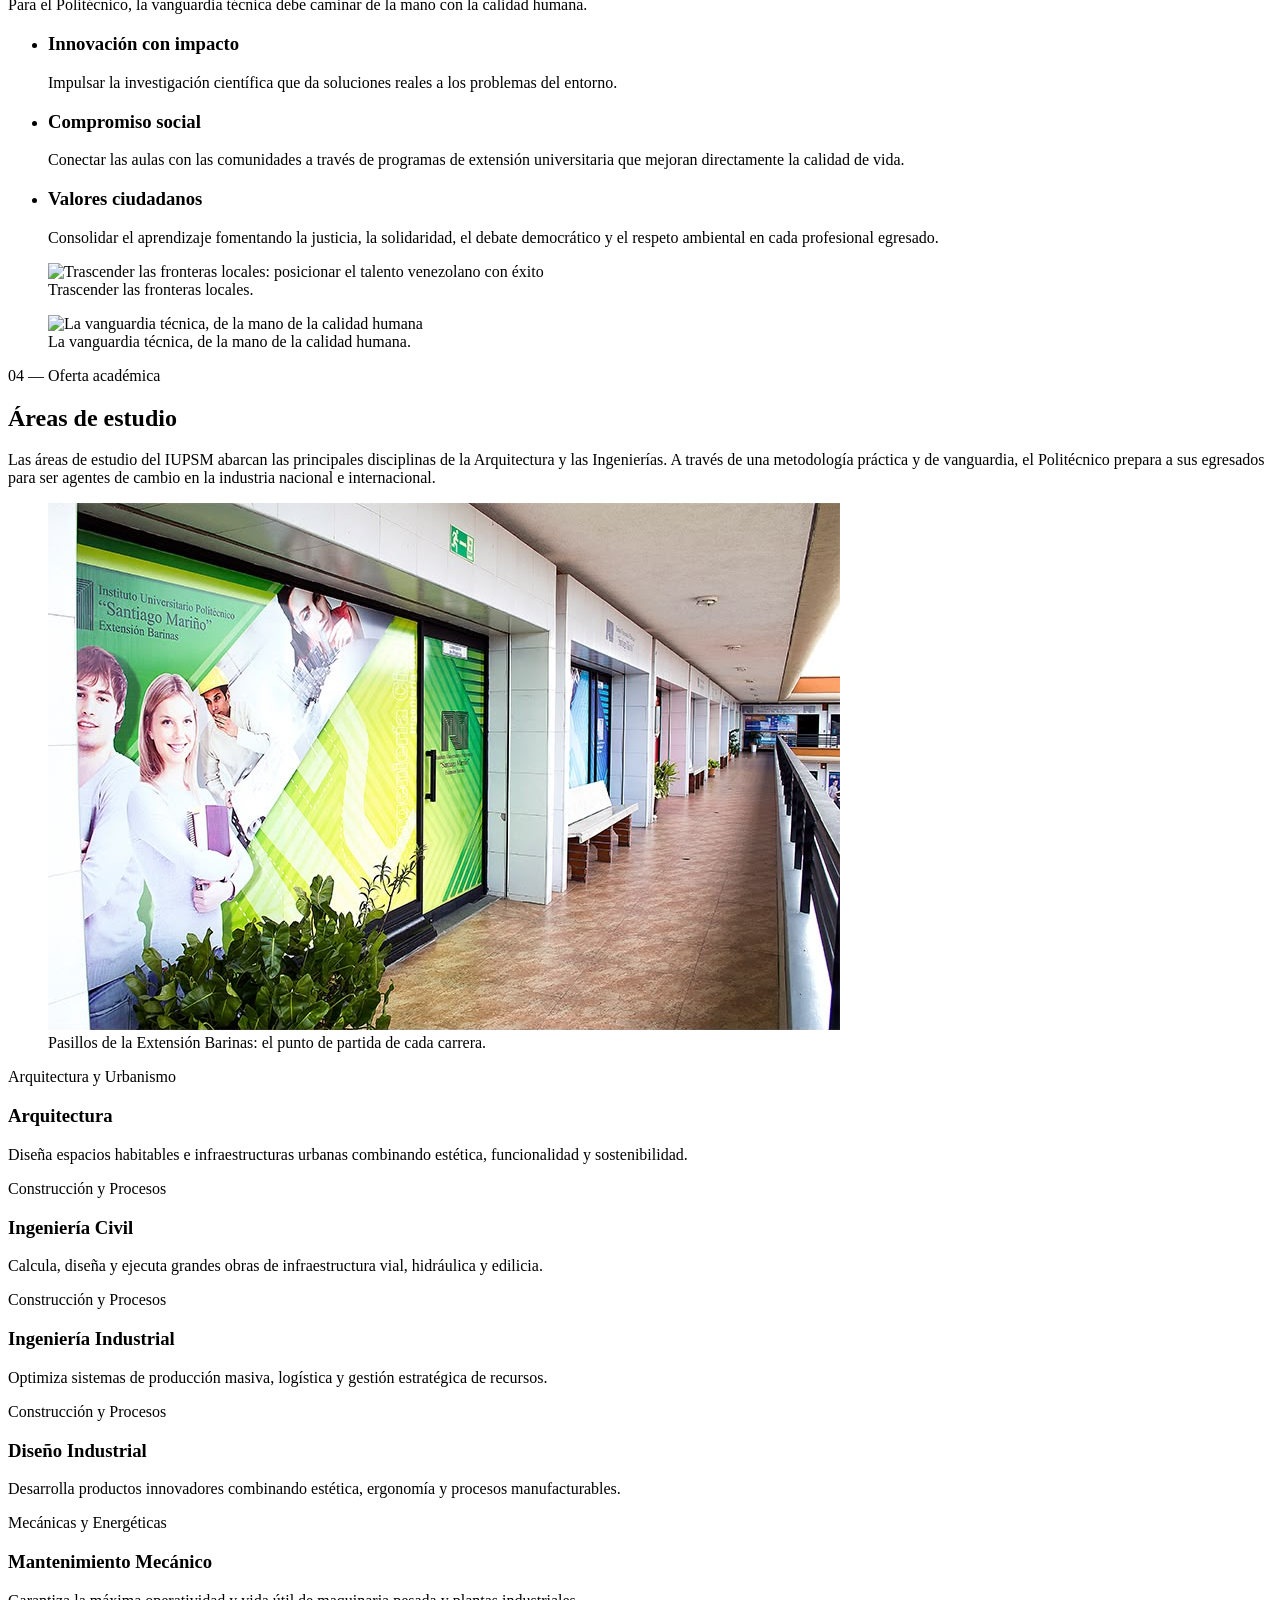
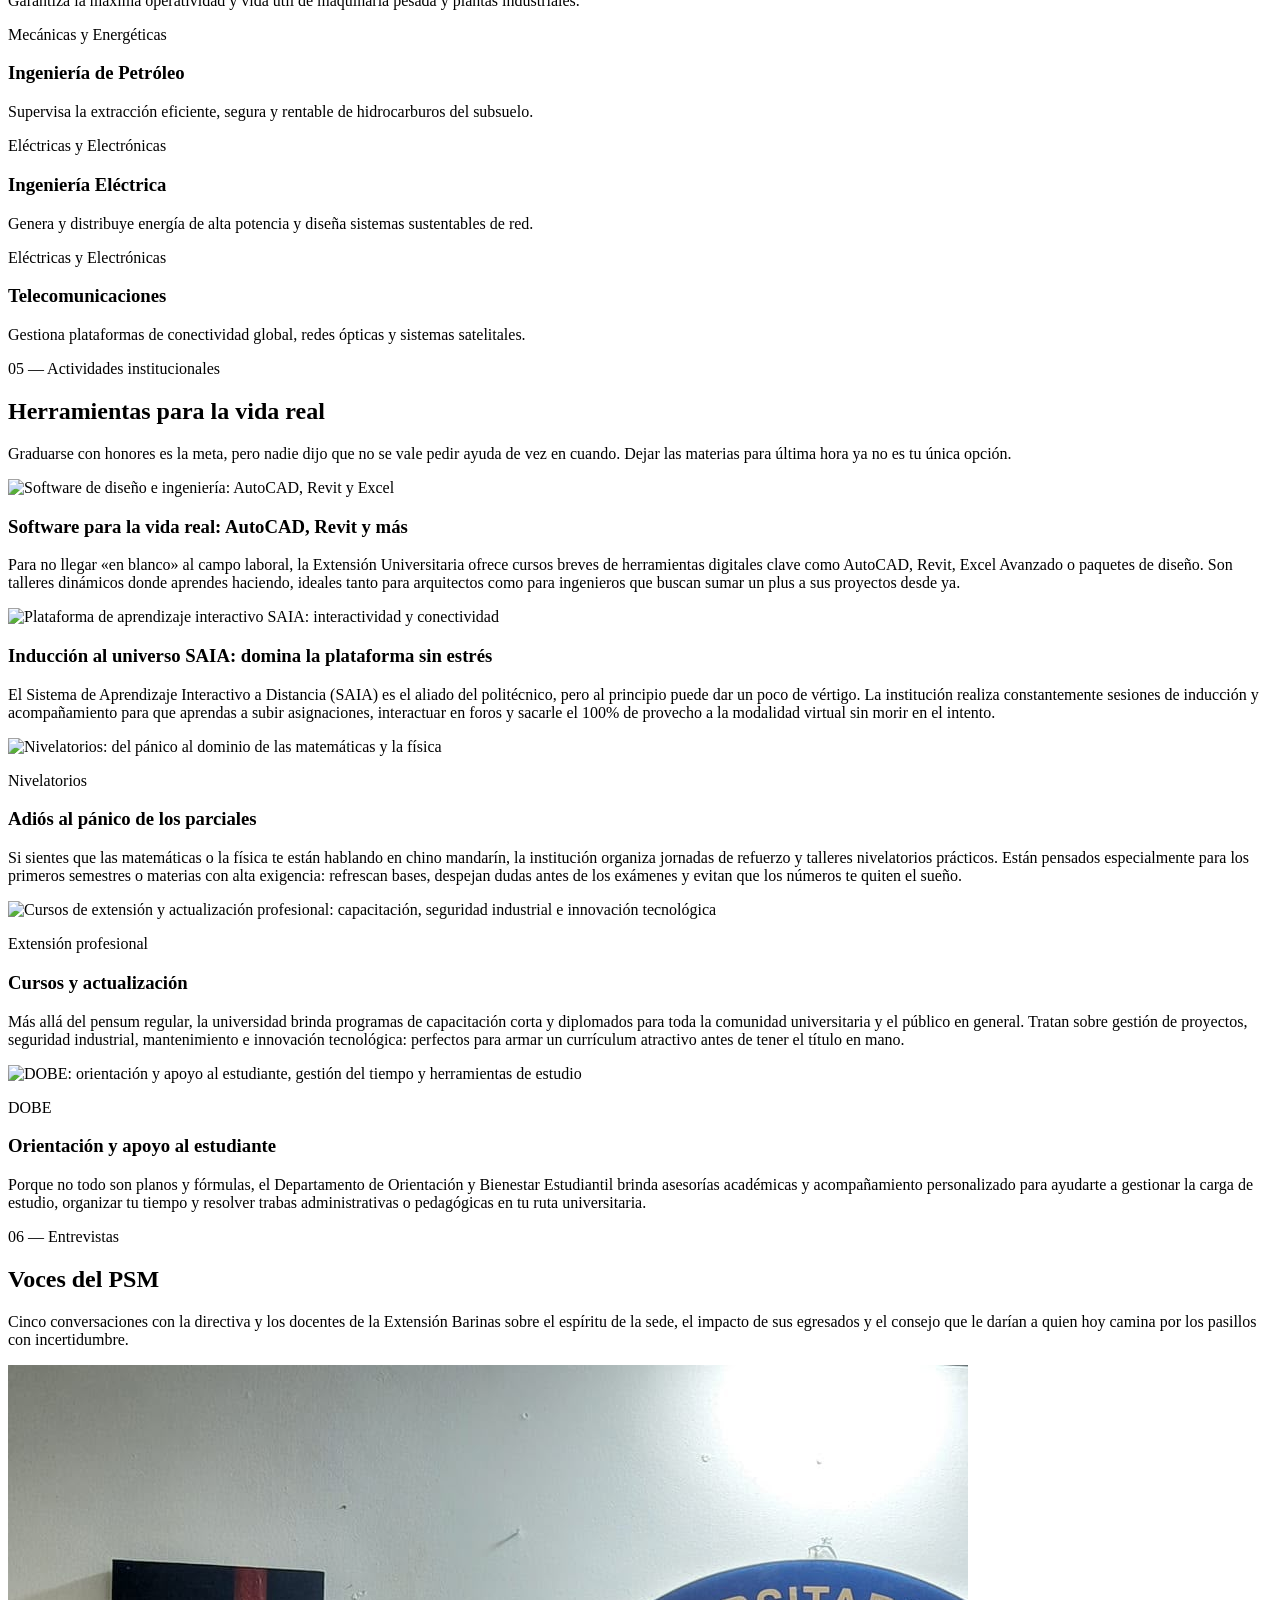
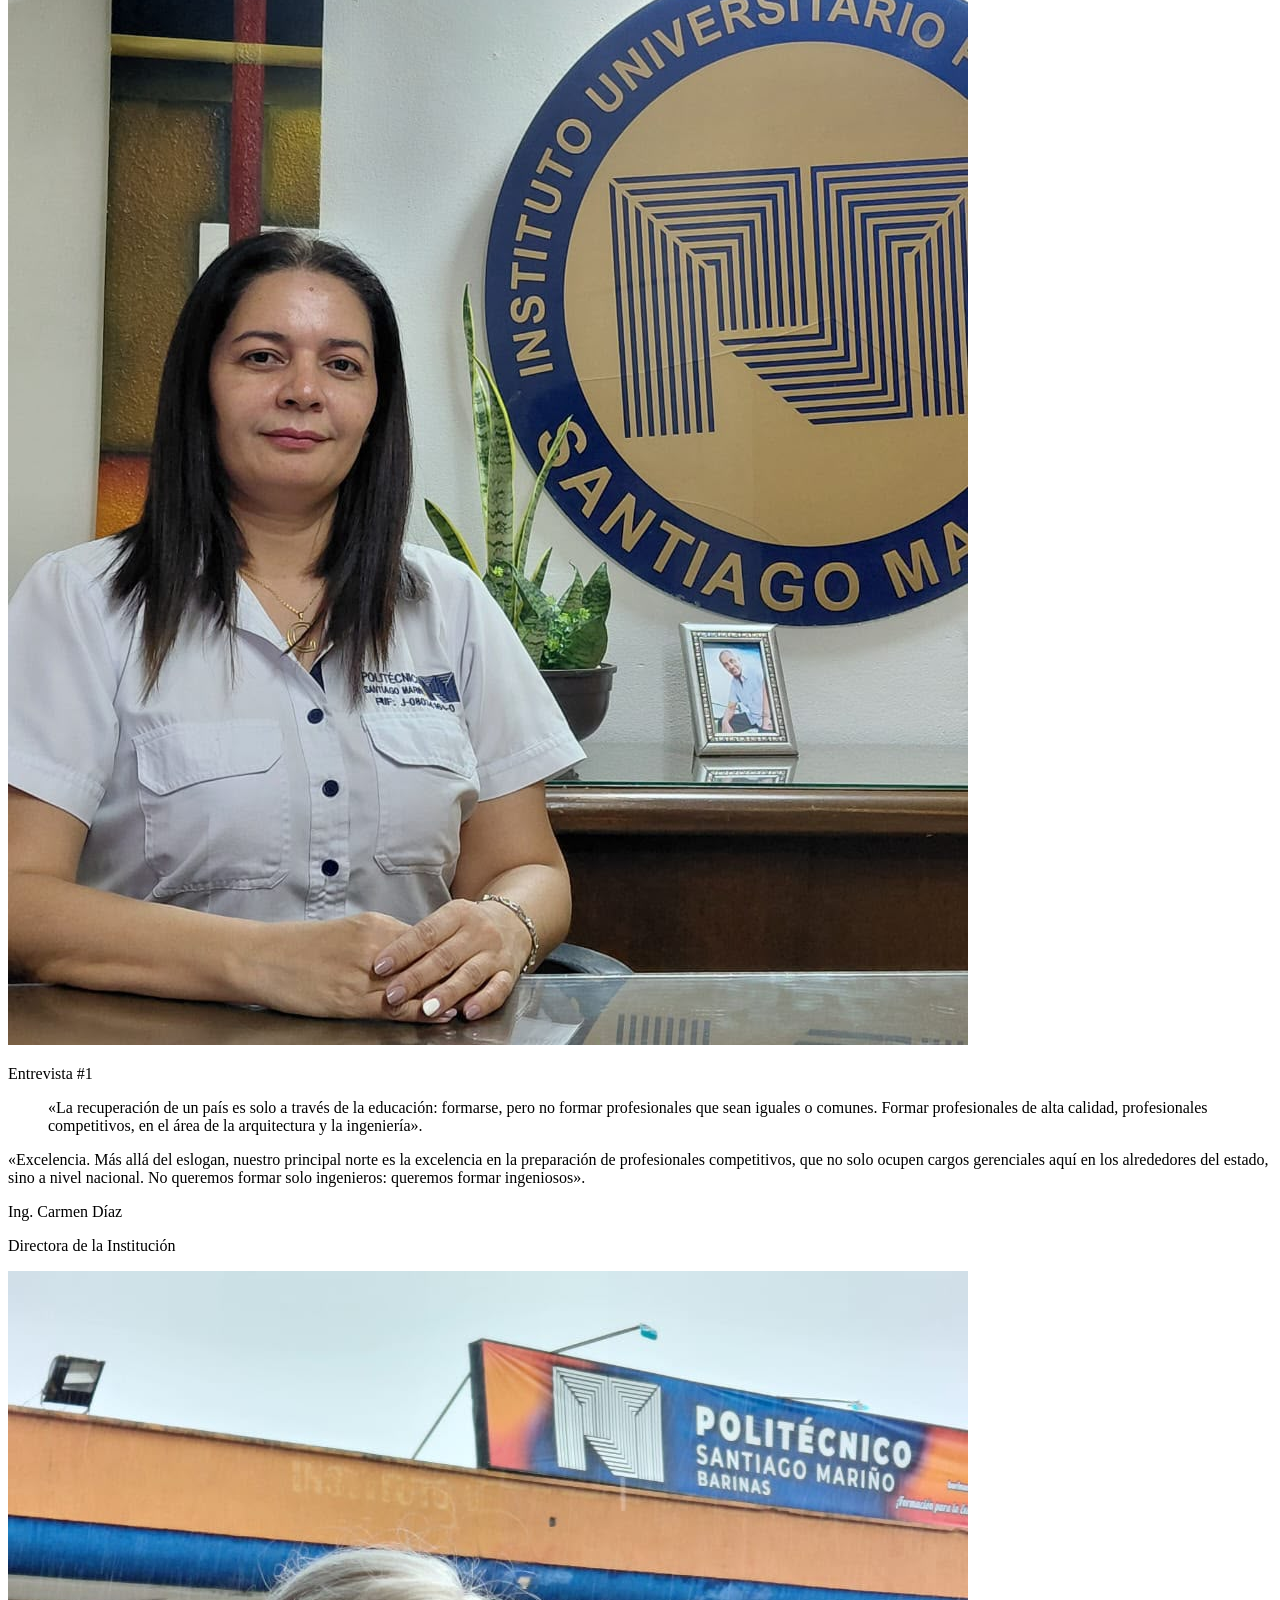
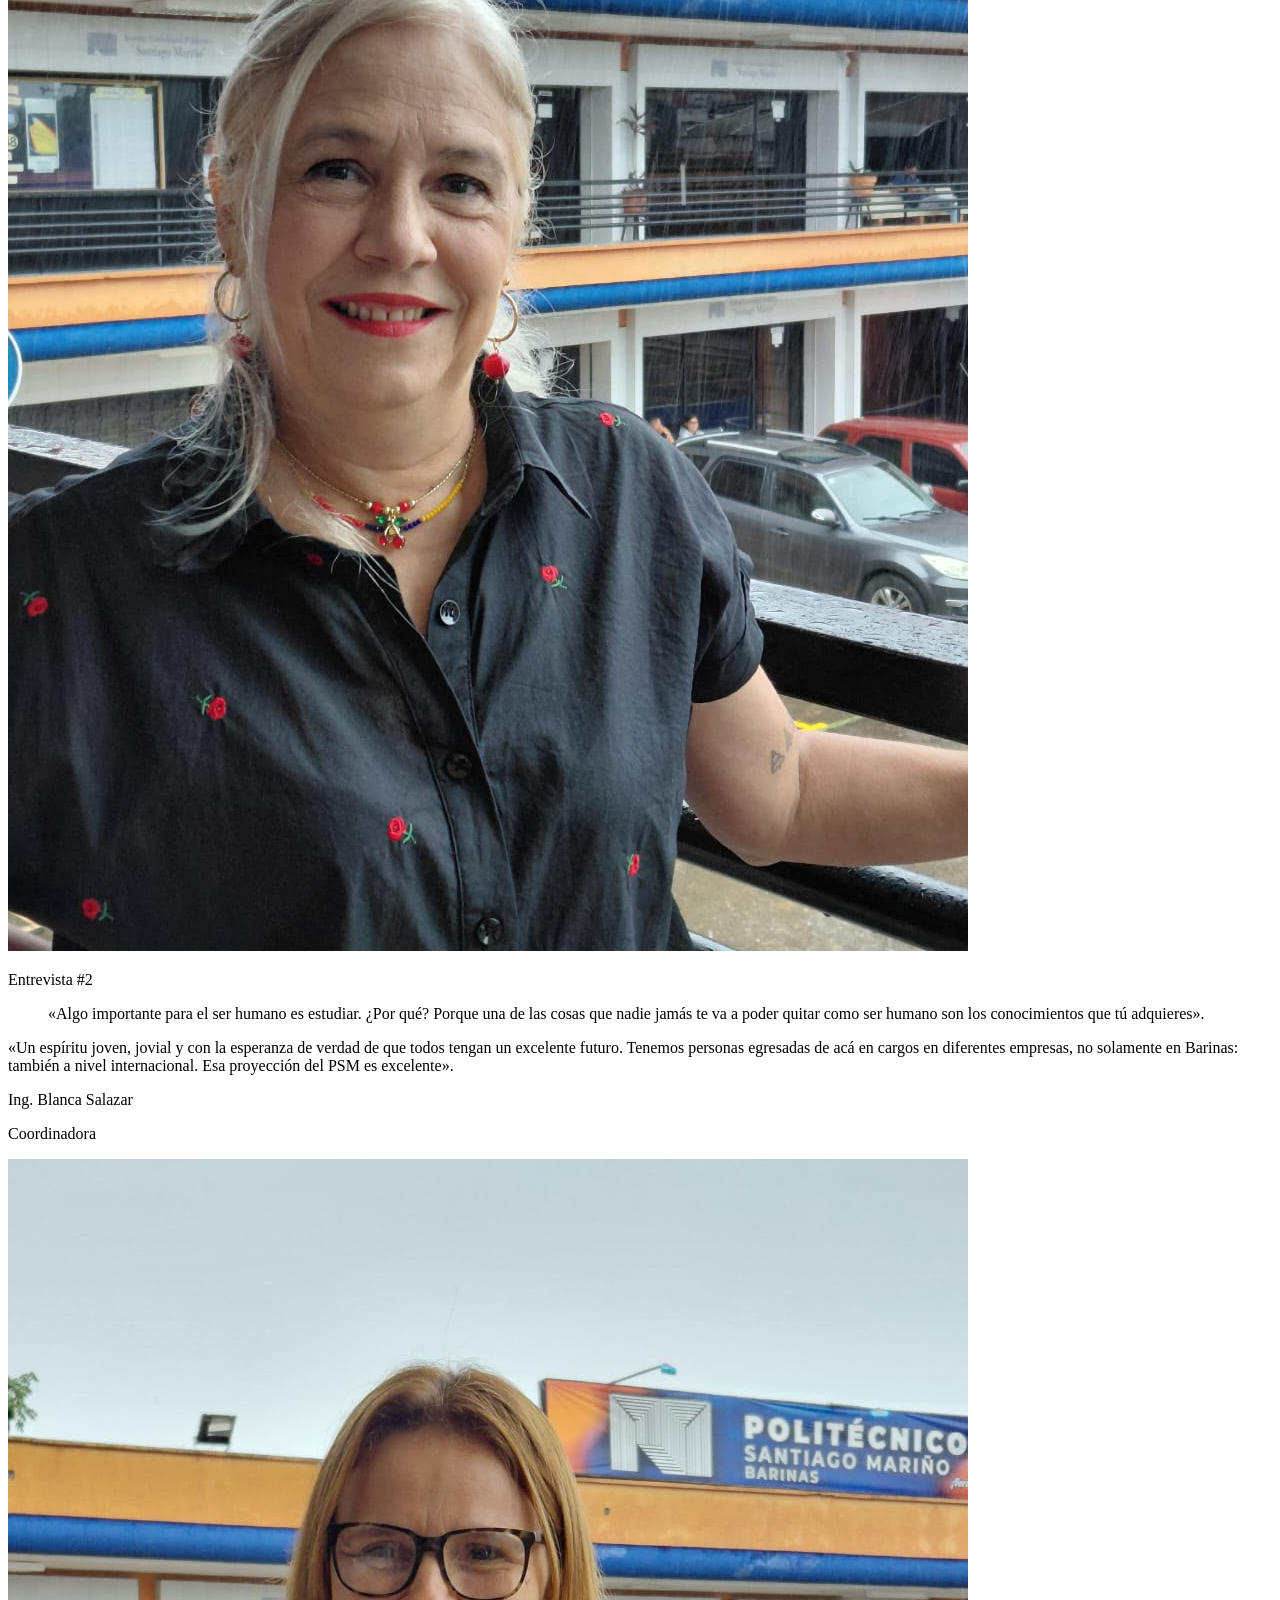
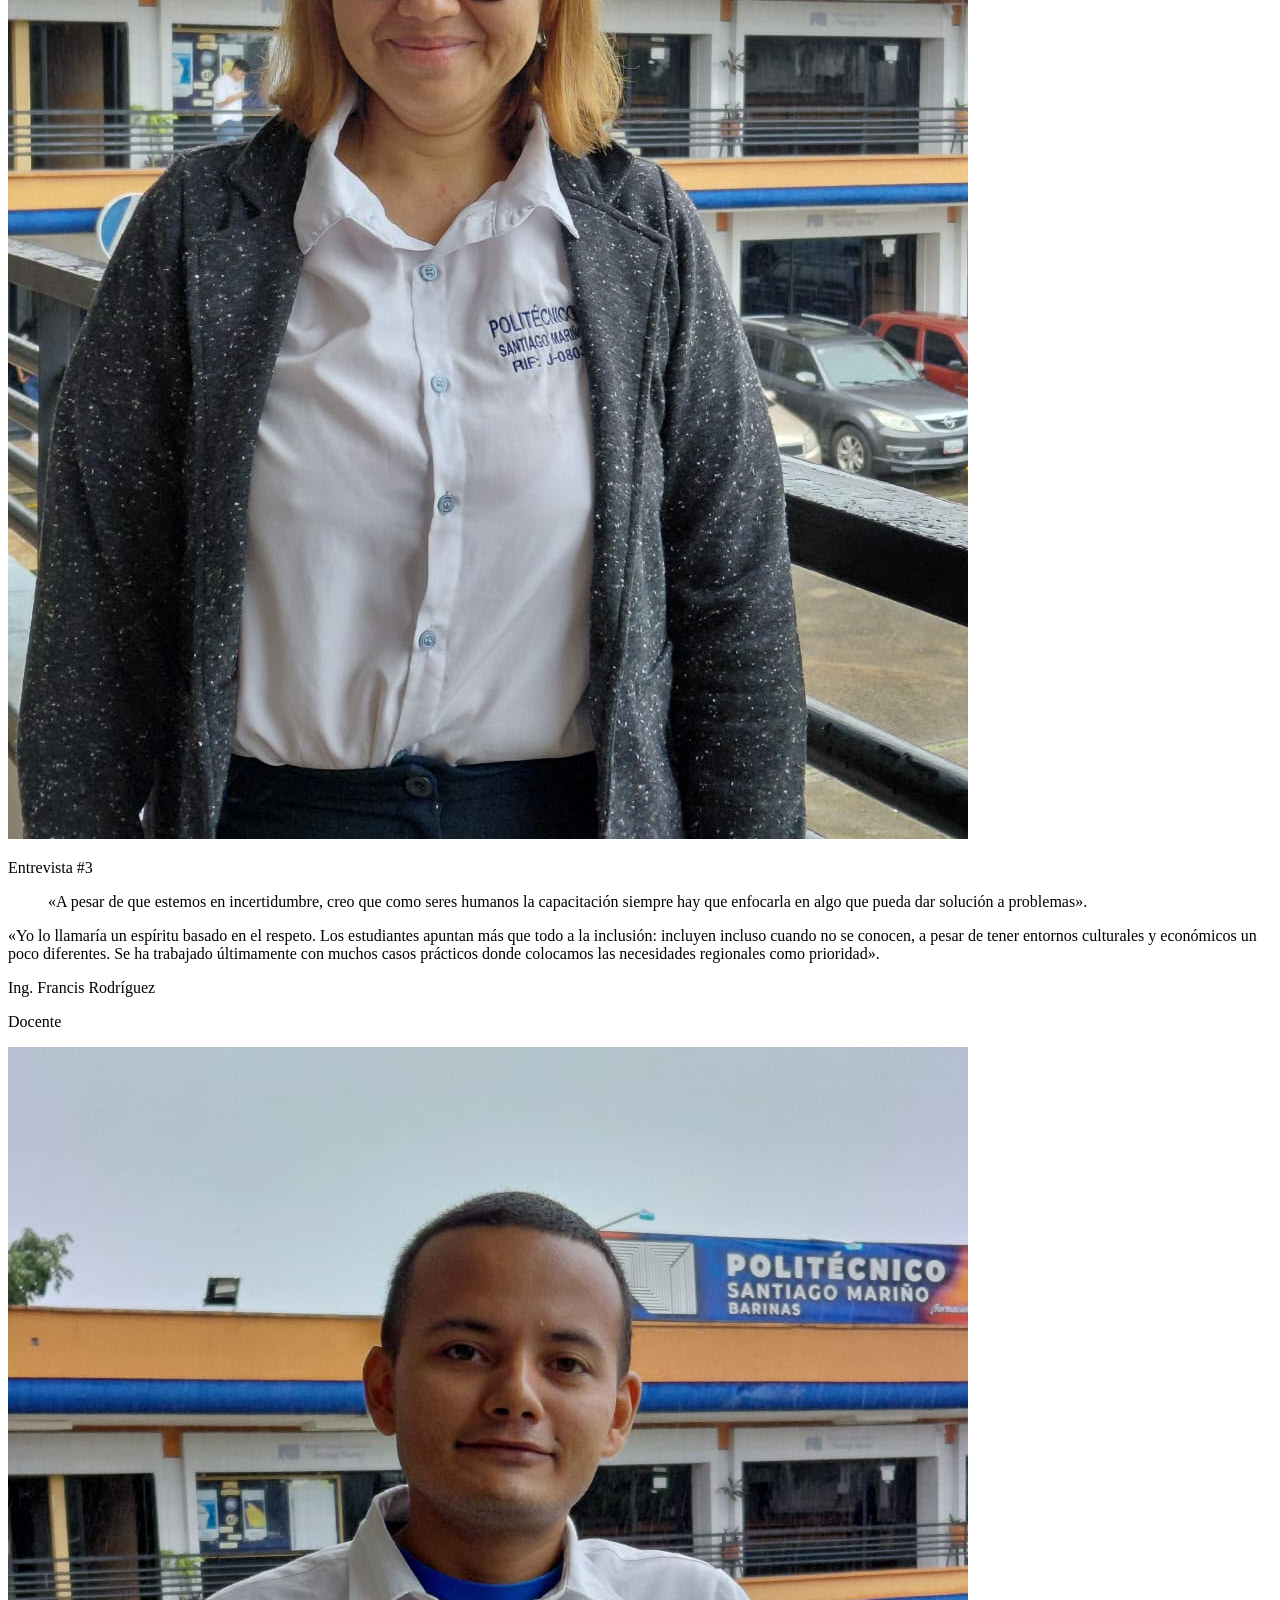
==== commit d8d21ba9: "Rename codigo html revista.html to index.html" ====
--- a/index.html
+++ b/index.html
@@ -19,7 +19,7 @@
 <header class="nav" id="nav">
   <div class="nav__inner">
     <a class="brand" href="#portada" aria-label="PriSMA, inicio">
-      <img class="brand__logo" src="LOGOTIPO PRISMA EDICION NUMERO 1.png" alt="Logotipo PriSMA Edición N°1 — Politécnico Santiago Mariño">
+      <img class="brand__logo" src="LOGOTIPO PRISMA EDICION NUMERO 1 (2).png" alt="Logotipo PriSMA Edición N°1 — Politécnico Santiago Mariño">
     </a>
 
     <button class="nav__toggle" id="navToggle" aria-expanded="false" aria-controls="navMenu" aria-label="Abrir menú">
@@ -289,11 +289,11 @@
 
   <div class="wrap vision__media reveal">
     <figure>
-      <img src="Trascender las fronteras locales..png" alt="Trascender las fronteras locales: posicionar el talento venezolano con éxito" loading="lazy">
+      <img src="Trascender las fronteras locales. (2).png" alt="Trascender las fronteras locales: posicionar el talento venezolano con éxito" loading="lazy">
       <figcaption>Trascender las fronteras locales.</figcaption>
     </figure>
     <figure>
-      <img src="La vanguardia técnica, de la mano de la calidad humana..png" alt="La vanguardia técnica, de la mano de la calidad humana" loading="lazy">
+      <img src="La vanguardia técnica, de la mano de la calidad humana. (2).png" alt="La vanguardia técnica, de la mano de la calidad humana" loading="lazy">
       <figcaption>La vanguardia técnica, de la mano de la calidad humana.</figcaption>
     </figure>
   </div>
@@ -391,7 +391,7 @@
       <div class="tools__grid">
         <article class="tool tool--wide reveal">
           <div class="tool__media tool__media--banner">
-            <img src="Software para la vida real AutoCAD, Revit y más.png" alt="Software de diseño e ingeniería: AutoCAD, Revit y Excel">
+            <img src="Software para la vida real AutoCAD, Revit y más (2).png" alt="Software de diseño e ingeniería: AutoCAD, Revit y Excel">
           </div>
           <div class="tool__body">
             <h3>Software para la vida real: AutoCAD, Revit y más</h3>
@@ -406,7 +406,7 @@
 
         <article class="tool tool--wide reveal reveal--delay">
           <div class="tool__media tool__media--banner">
-            <img src="Inducción al universo SAIA domina la plataforma sin estrés.png" alt="Plataforma de aprendizaje interactivo SAIA: interactividad y conectividad">
+            <img src="Inducción al universo SAIA domina la plataforma sin estrés (2).png" alt="Plataforma de aprendizaje interactivo SAIA: interactividad y conectividad">
           </div>
           <div class="tool__body">
             <h3>Inducción al universo SAIA: domina la plataforma sin estrés</h3>
@@ -421,7 +421,7 @@
 
         <article class="tool reveal">
           <div class="tool__media tool__media--banner">
-            <img src="Nivelatorios Adiós al pánico de los parciales.png" alt="Nivelatorios: del pánico al dominio de las matemáticas y la física">
+            <img src="Nivelatorios Adiós al pánico de los parciales (2).png" alt="Nivelatorios: del pánico al dominio de las matemáticas y la física">
           </div>
           <div class="tool__body">
             <p class="tool__tag">Nivelatorios</p>
@@ -437,7 +437,7 @@
 
         <article class="tool reveal reveal--delay">
           <div class="tool__media tool__media--banner">
-            <img src="Extensión profesional Cursos y actualización.png" alt="Cursos de extensión y actualización profesional: capacitación, seguridad industrial e innovación tecnológica">
+            <img src="Extensión profesional Cursos y actualización (2).png" alt="Cursos de extensión y actualización profesional: capacitación, seguridad industrial e innovación tecnológica">
           </div>
           <div class="tool__body">
             <p class="tool__tag">Extensión profesional</p>
@@ -453,7 +453,7 @@
 
         <article class="tool reveal reveal--delay-2">
           <div class="tool__media tool__media--banner">
-            <img src="DOBEOrientación y apoyo al estudiante.png" alt="DOBE: orientación y apoyo al estudiante, gestión del tiempo y herramientas de estudio">
+            <img src="DOBEOrientación y apoyo al estudiante (2).png" alt="DOBE: orientación y apoyo al estudiante, gestión del tiempo y herramientas de estudio">
           </div>
           <div class="tool__body">
             <p class="tool__tag">DOBE</p>
@@ -588,7 +588,7 @@
               <p class="slide__body">
                 «Para mí el espíritu de la Extensión Barinas se resume en dos palabras: excelencia educativa. Estamos
                 en esa búsqueda, queremos que cada vez haya más profesionales representativos del estado Barinas. La
-                exigencia en nuestros ingenieros y arquitectos debe ser mayor, con un enfoque dirigido al diseño de
+                exigencia en nuestros ingenieros y arquitectos debe ser mayor, con un enfoque directed al diseño de
                 rediseños que realmente generen ideas».
               </p>
               <p class="slide__author">Ing. Pablo Mora</p>
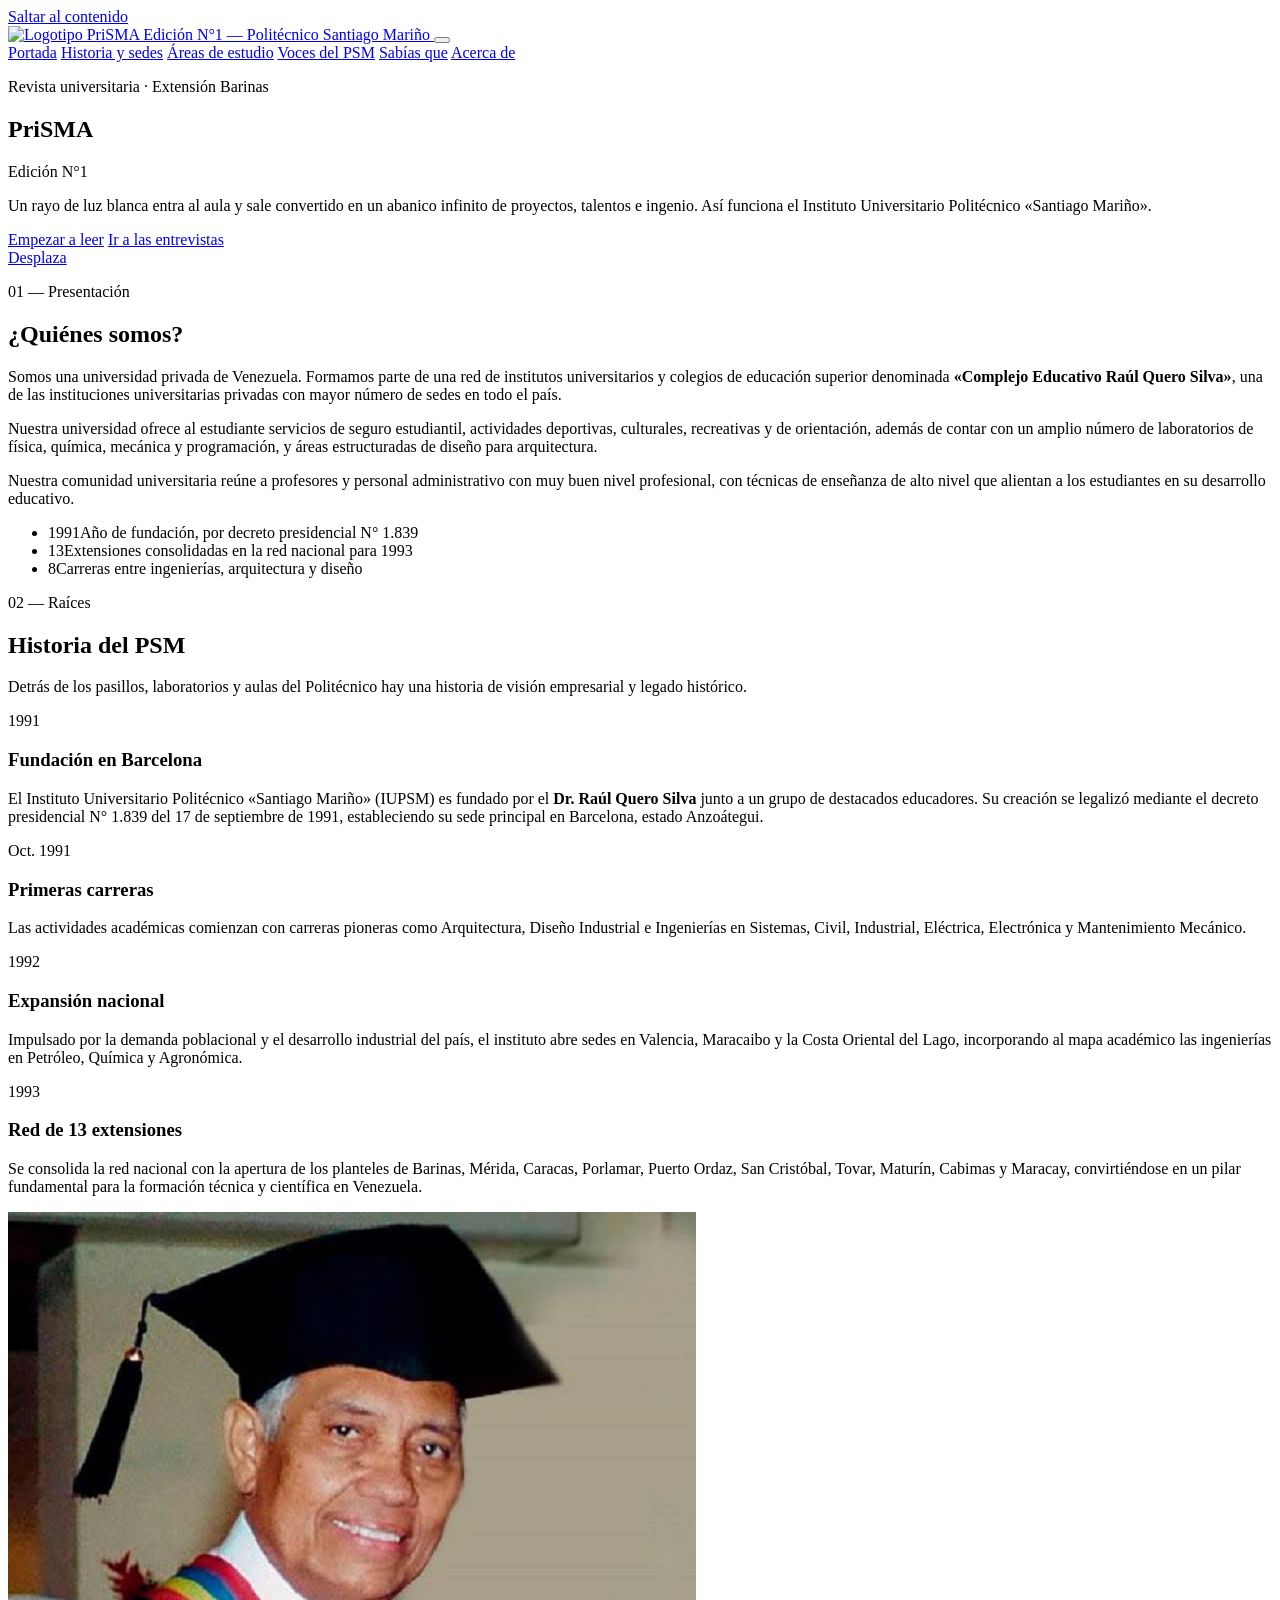
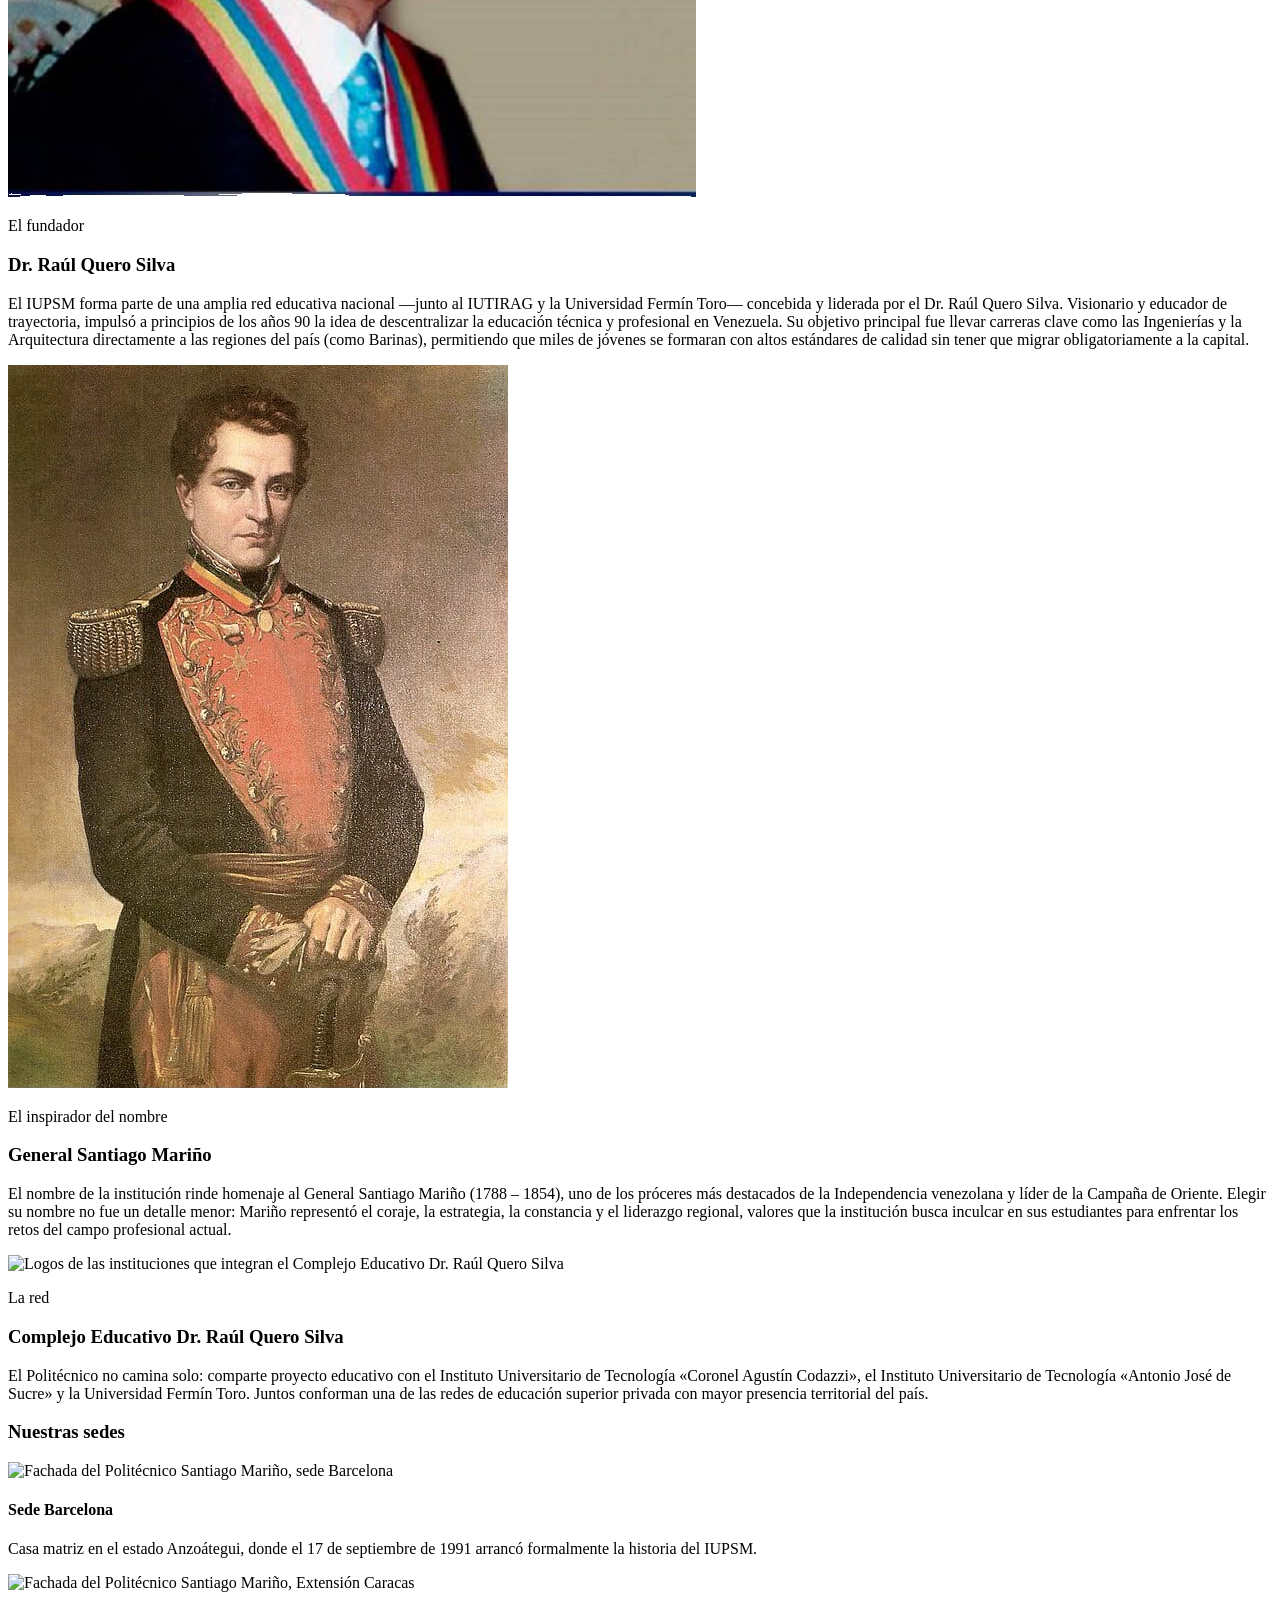
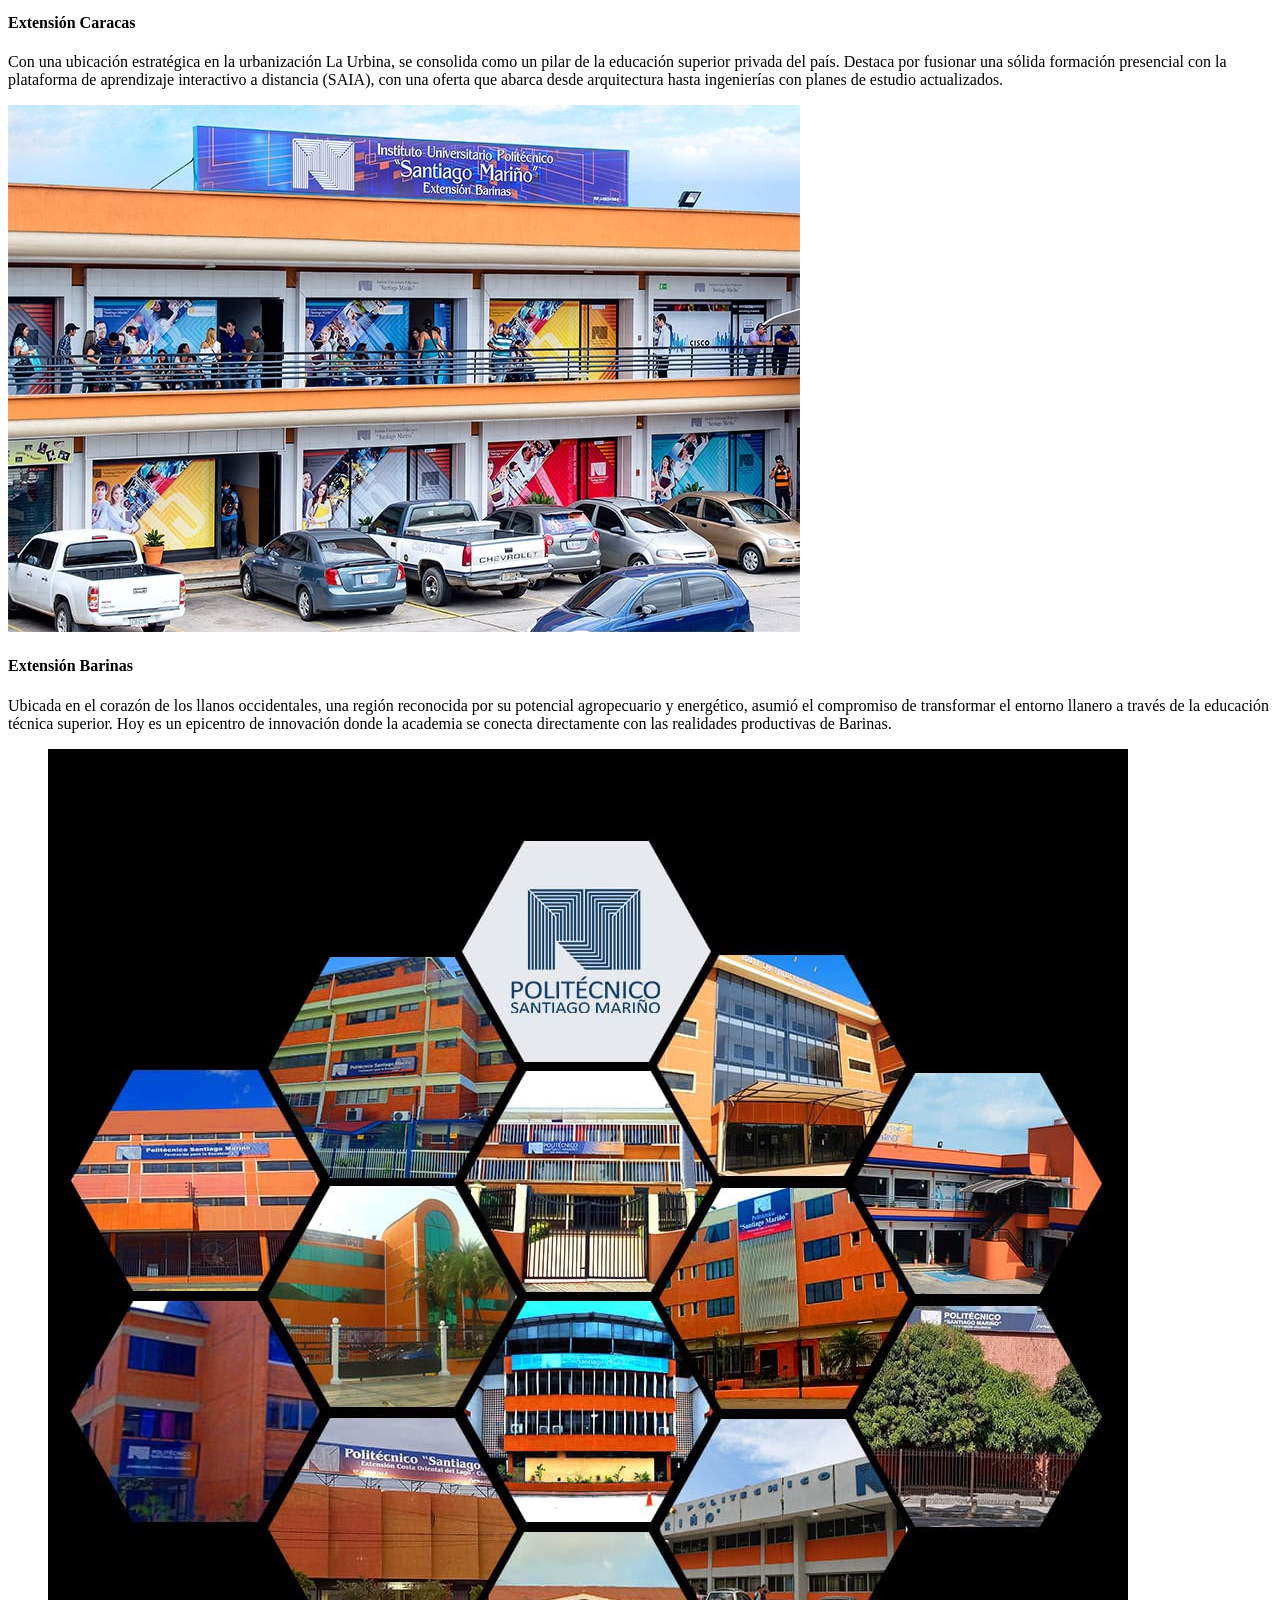
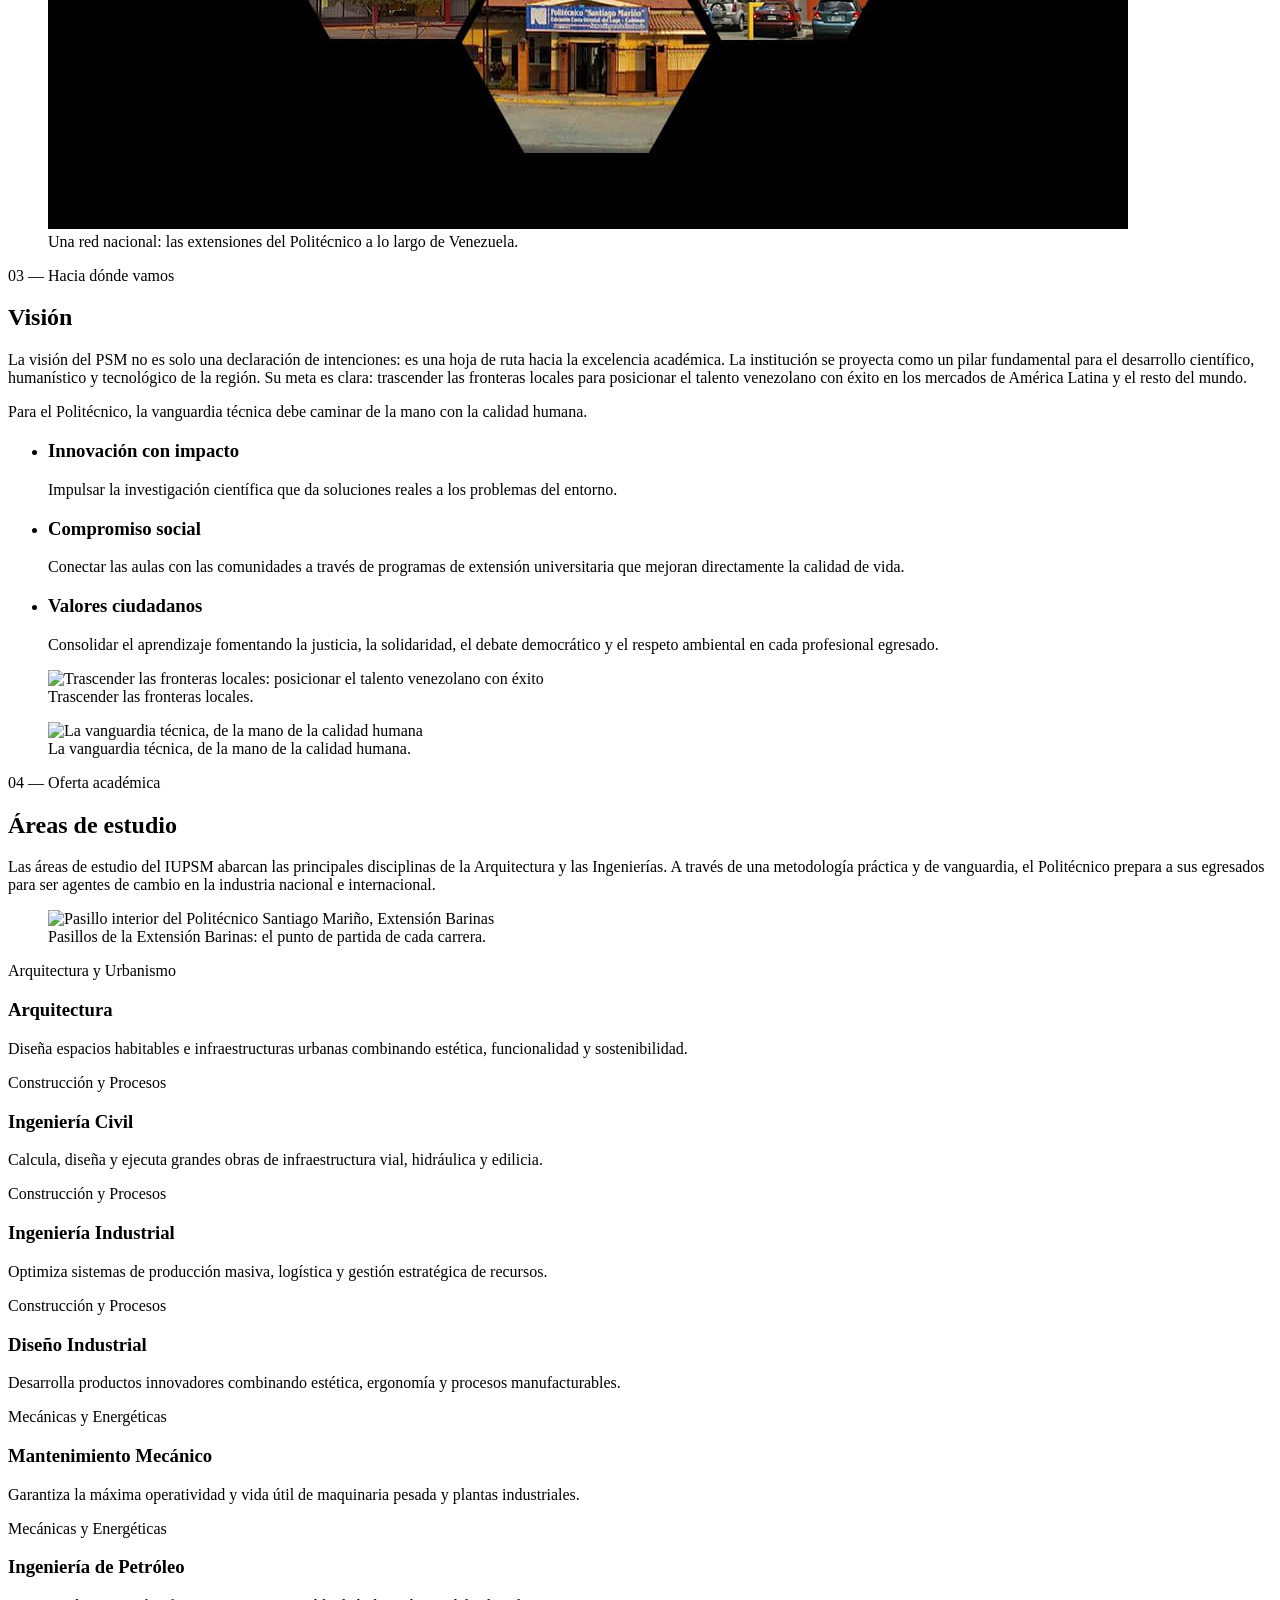
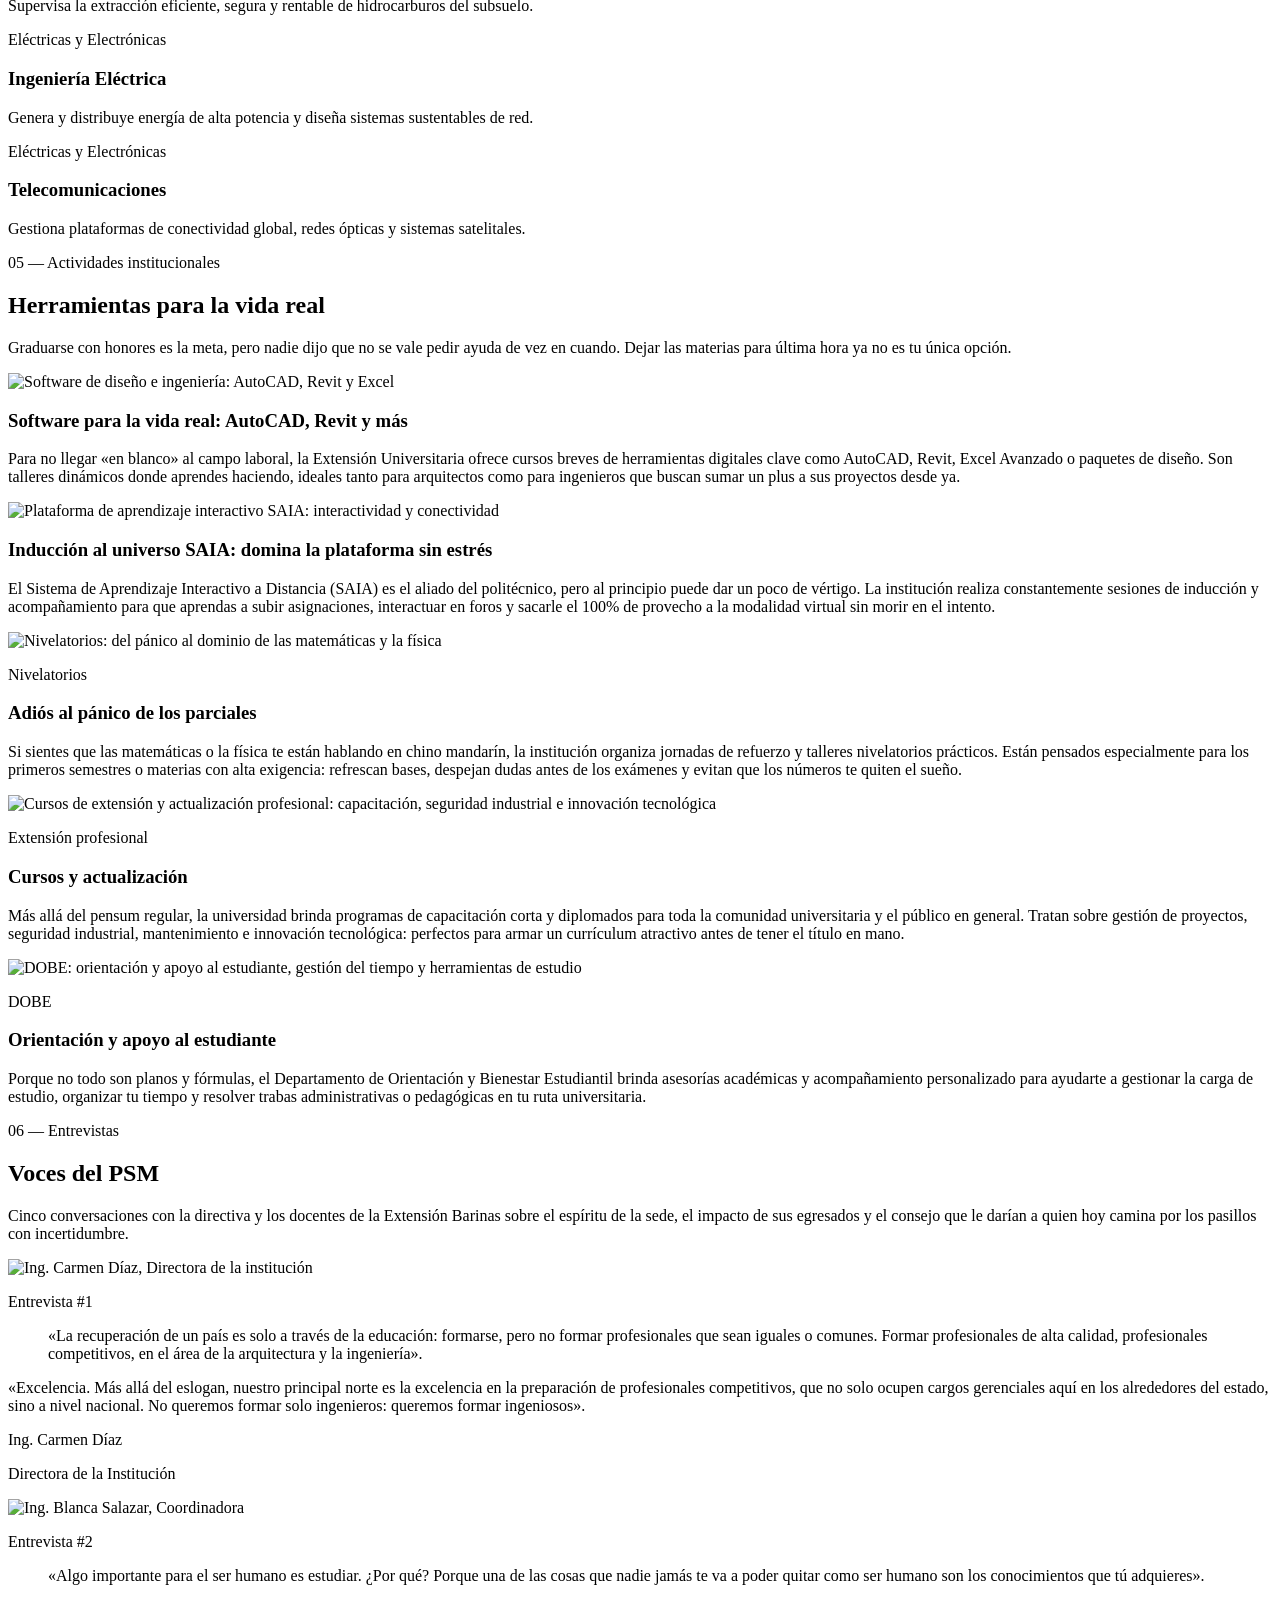
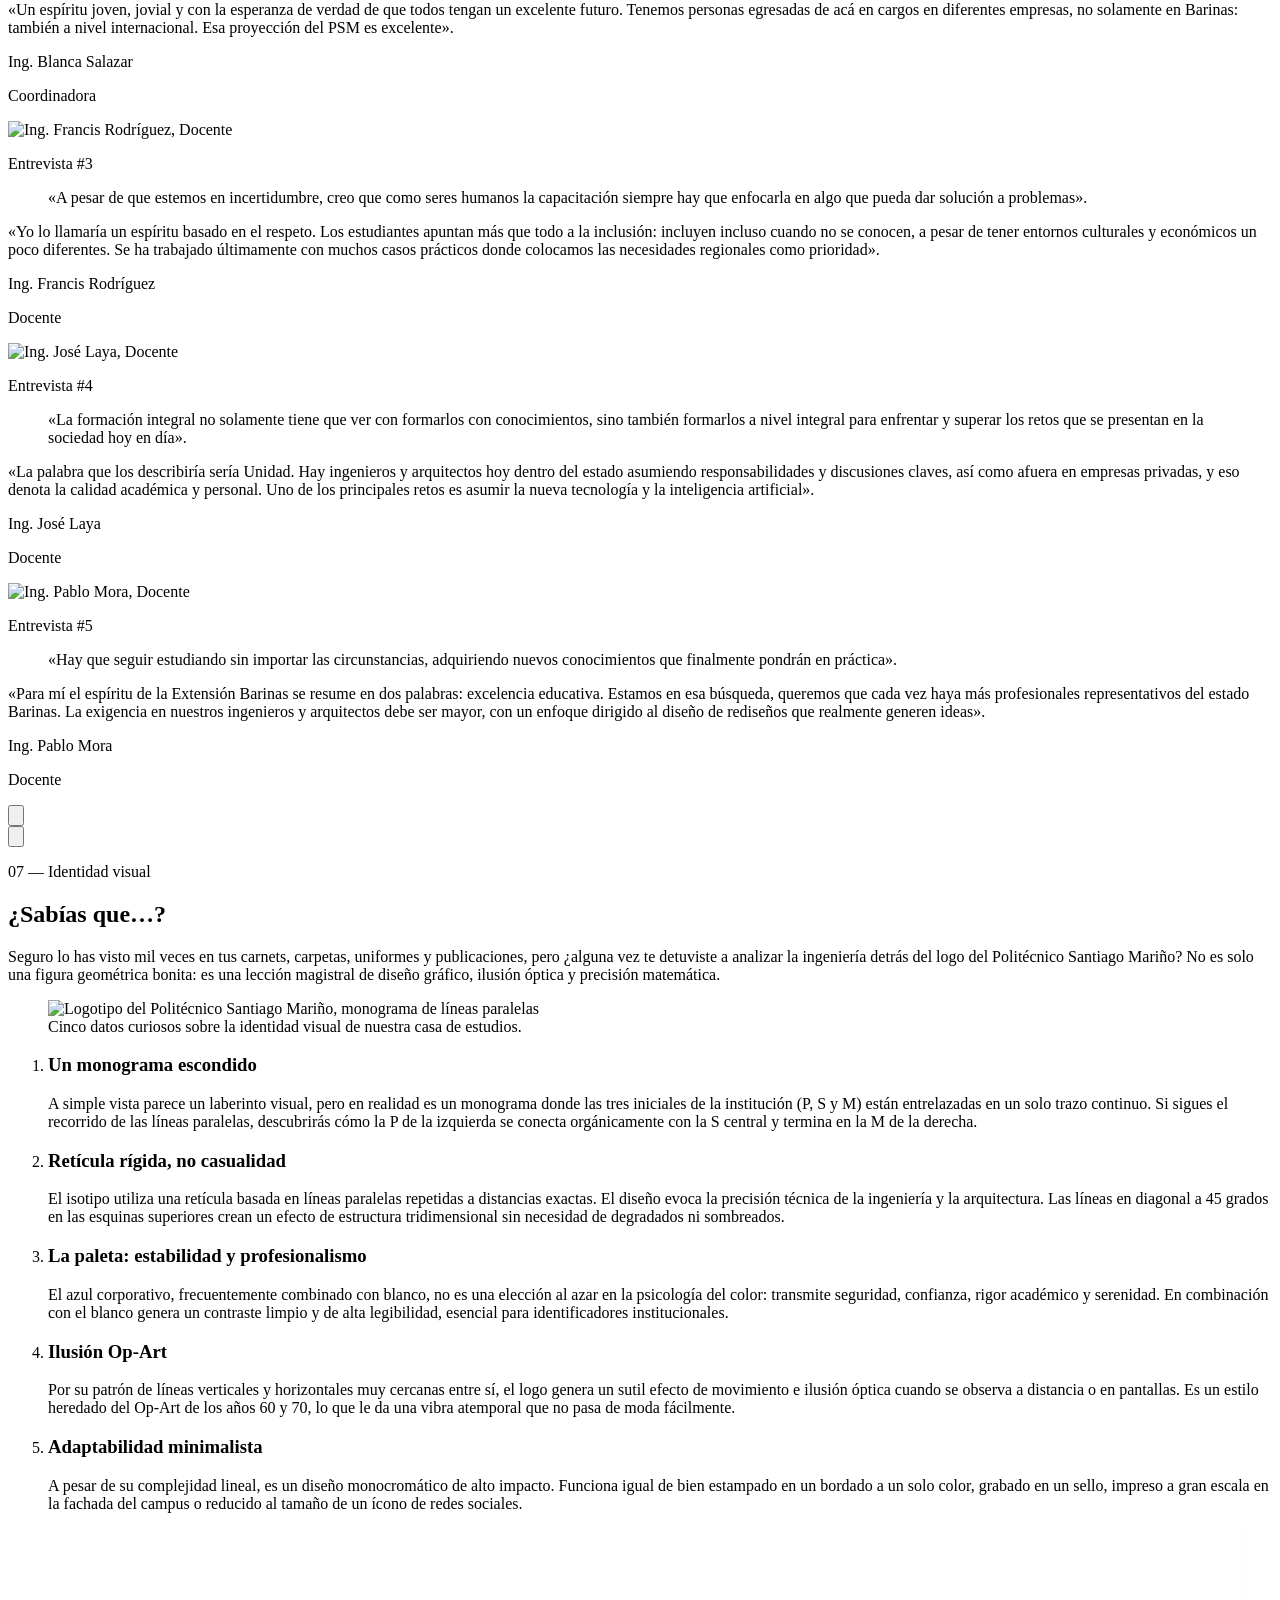
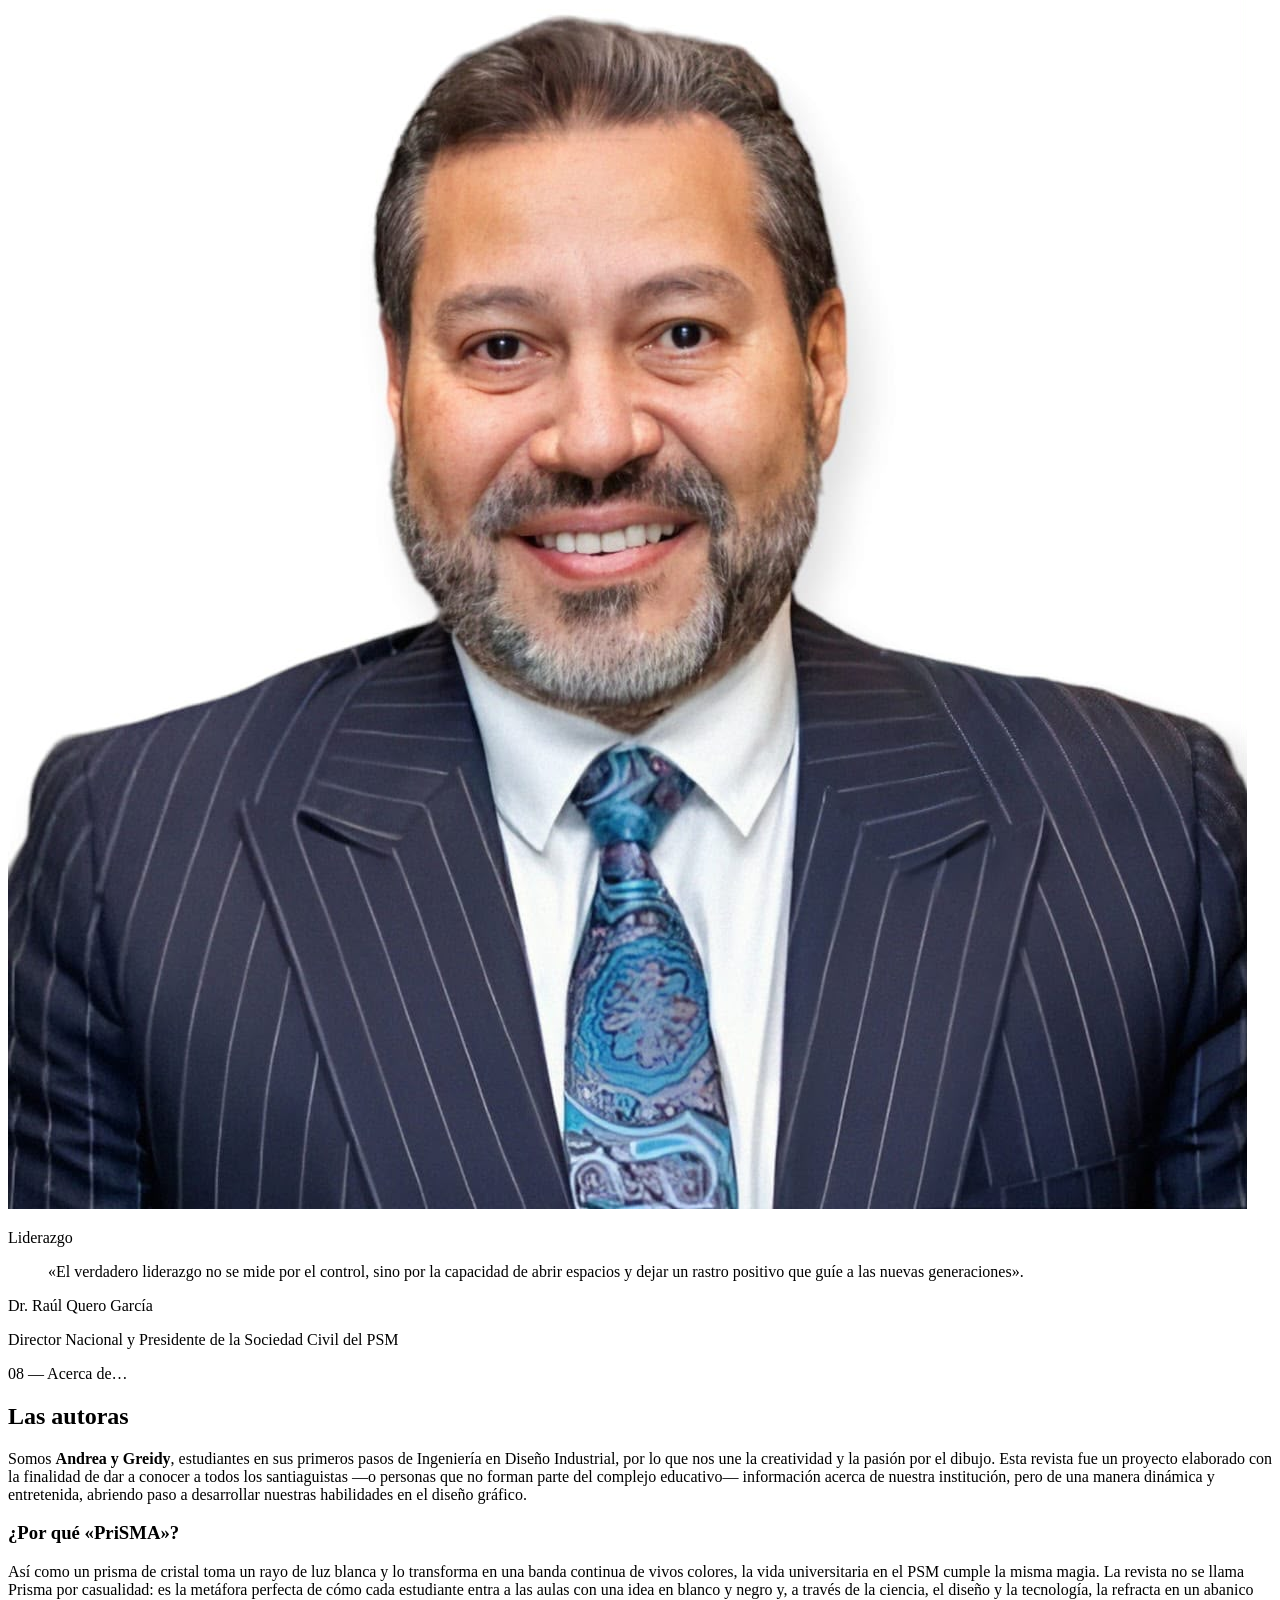
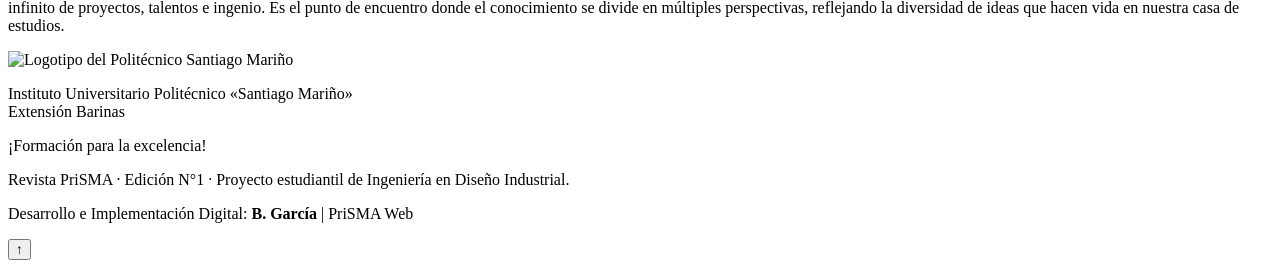
==== commit fccc61f4: "Add files via upload" ====
--- a/index.html
+++ b/index.html
@@ -19,7 +19,7 @@
 <header class="nav" id="nav">
   <div class="nav__inner">
     <a class="brand" href="#portada" aria-label="PriSMA, inicio">
-      <img class="brand__logo" src="LOGOTIPO PRISMA EDICION NUMERO 1 (2).png" alt="Logotipo PriSMA Edición N°1 — Politécnico Santiago Mariño">
+      <img class="brand__logo" src="LOGOTIPO PRISMA EDICION NUMERO 1.png" alt="Logotipo PriSMA Edición N°1 — Politécnico Santiago Mariño">
     </a>
 
     <button class="nav__toggle" id="navToggle" aria-expanded="false" aria-controls="navMenu" aria-label="Abrir menú">
@@ -289,11 +289,11 @@
 
   <div class="wrap vision__media reveal">
     <figure>
-      <img src="Trascender las fronteras locales. (2).png" alt="Trascender las fronteras locales: posicionar el talento venezolano con éxito" loading="lazy">
+      <img src="Trascender las fronteras locales..png" alt="Trascender las fronteras locales: posicionar el talento venezolano con éxito" loading="lazy">
       <figcaption>Trascender las fronteras locales.</figcaption>
     </figure>
     <figure>
-      <img src="La vanguardia técnica, de la mano de la calidad humana. (2).png" alt="La vanguardia técnica, de la mano de la calidad humana" loading="lazy">
+      <img src="La vanguardia técnica, de la mano de la calidad humana..png" alt="La vanguardia técnica, de la mano de la calidad humana" loading="lazy">
       <figcaption>La vanguardia técnica, de la mano de la calidad humana.</figcaption>
     </figure>
   </div>
@@ -391,7 +391,7 @@
       <div class="tools__grid">
         <article class="tool tool--wide reveal">
           <div class="tool__media tool__media--banner">
-            <img src="Software para la vida real AutoCAD, Revit y más (2).png" alt="Software de diseño e ingeniería: AutoCAD, Revit y Excel">
+            <img src="Software para la vida real AutoCAD, Revit y más.png" alt="Software de diseño e ingeniería: AutoCAD, Revit y Excel">
           </div>
           <div class="tool__body">
             <h3>Software para la vida real: AutoCAD, Revit y más</h3>
@@ -406,7 +406,7 @@
 
         <article class="tool tool--wide reveal reveal--delay">
           <div class="tool__media tool__media--banner">
-            <img src="Inducción al universo SAIA domina la plataforma sin estrés (2).png" alt="Plataforma de aprendizaje interactivo SAIA: interactividad y conectividad">
+            <img src="Inducción al universo SAIA domina la plataforma sin estrés.png" alt="Plataforma de aprendizaje interactivo SAIA: interactividad y conectividad">
           </div>
           <div class="tool__body">
             <h3>Inducción al universo SAIA: domina la plataforma sin estrés</h3>
@@ -421,7 +421,7 @@
 
         <article class="tool reveal">
           <div class="tool__media tool__media--banner">
-            <img src="Nivelatorios Adiós al pánico de los parciales (2).png" alt="Nivelatorios: del pánico al dominio de las matemáticas y la física">
+            <img src="Nivelatorios Adiós al pánico de los parciales.png" alt="Nivelatorios: del pánico al dominio de las matemáticas y la física">
           </div>
           <div class="tool__body">
             <p class="tool__tag">Nivelatorios</p>
@@ -437,7 +437,7 @@
 
         <article class="tool reveal reveal--delay">
           <div class="tool__media tool__media--banner">
-            <img src="Extensión profesional Cursos y actualización (2).png" alt="Cursos de extensión y actualización profesional: capacitación, seguridad industrial e innovación tecnológica">
+            <img src="Extensión profesional Cursos y actualización.png" alt="Cursos de extensión y actualización profesional: capacitación, seguridad industrial e innovación tecnológica">
           </div>
           <div class="tool__body">
             <p class="tool__tag">Extensión profesional</p>
@@ -453,7 +453,7 @@
 
         <article class="tool reveal reveal--delay-2">
           <div class="tool__media tool__media--banner">
-            <img src="DOBEOrientación y apoyo al estudiante (2).png" alt="DOBE: orientación y apoyo al estudiante, gestión del tiempo y herramientas de estudio">
+            <img src="DOBEOrientación y apoyo al estudiante.png" alt="DOBE: orientación y apoyo al estudiante, gestión del tiempo y herramientas de estudio">
           </div>
           <div class="tool__body">
             <p class="tool__tag">DOBE</p>
@@ -588,7 +588,7 @@
               <p class="slide__body">
                 «Para mí el espíritu de la Extensión Barinas se resume en dos palabras: excelencia educativa. Estamos
                 en esa búsqueda, queremos que cada vez haya más profesionales representativos del estado Barinas. La
-                exigencia en nuestros ingenieros y arquitectos debe ser mayor, con un enfoque directed al diseño de
+                exigencia en nuestros ingenieros y arquitectos debe ser mayor, con un enfoque dirigido al diseño de
                 rediseños que realmente generen ideas».
               </p>
               <p class="slide__author">Ing. Pablo Mora</p>
